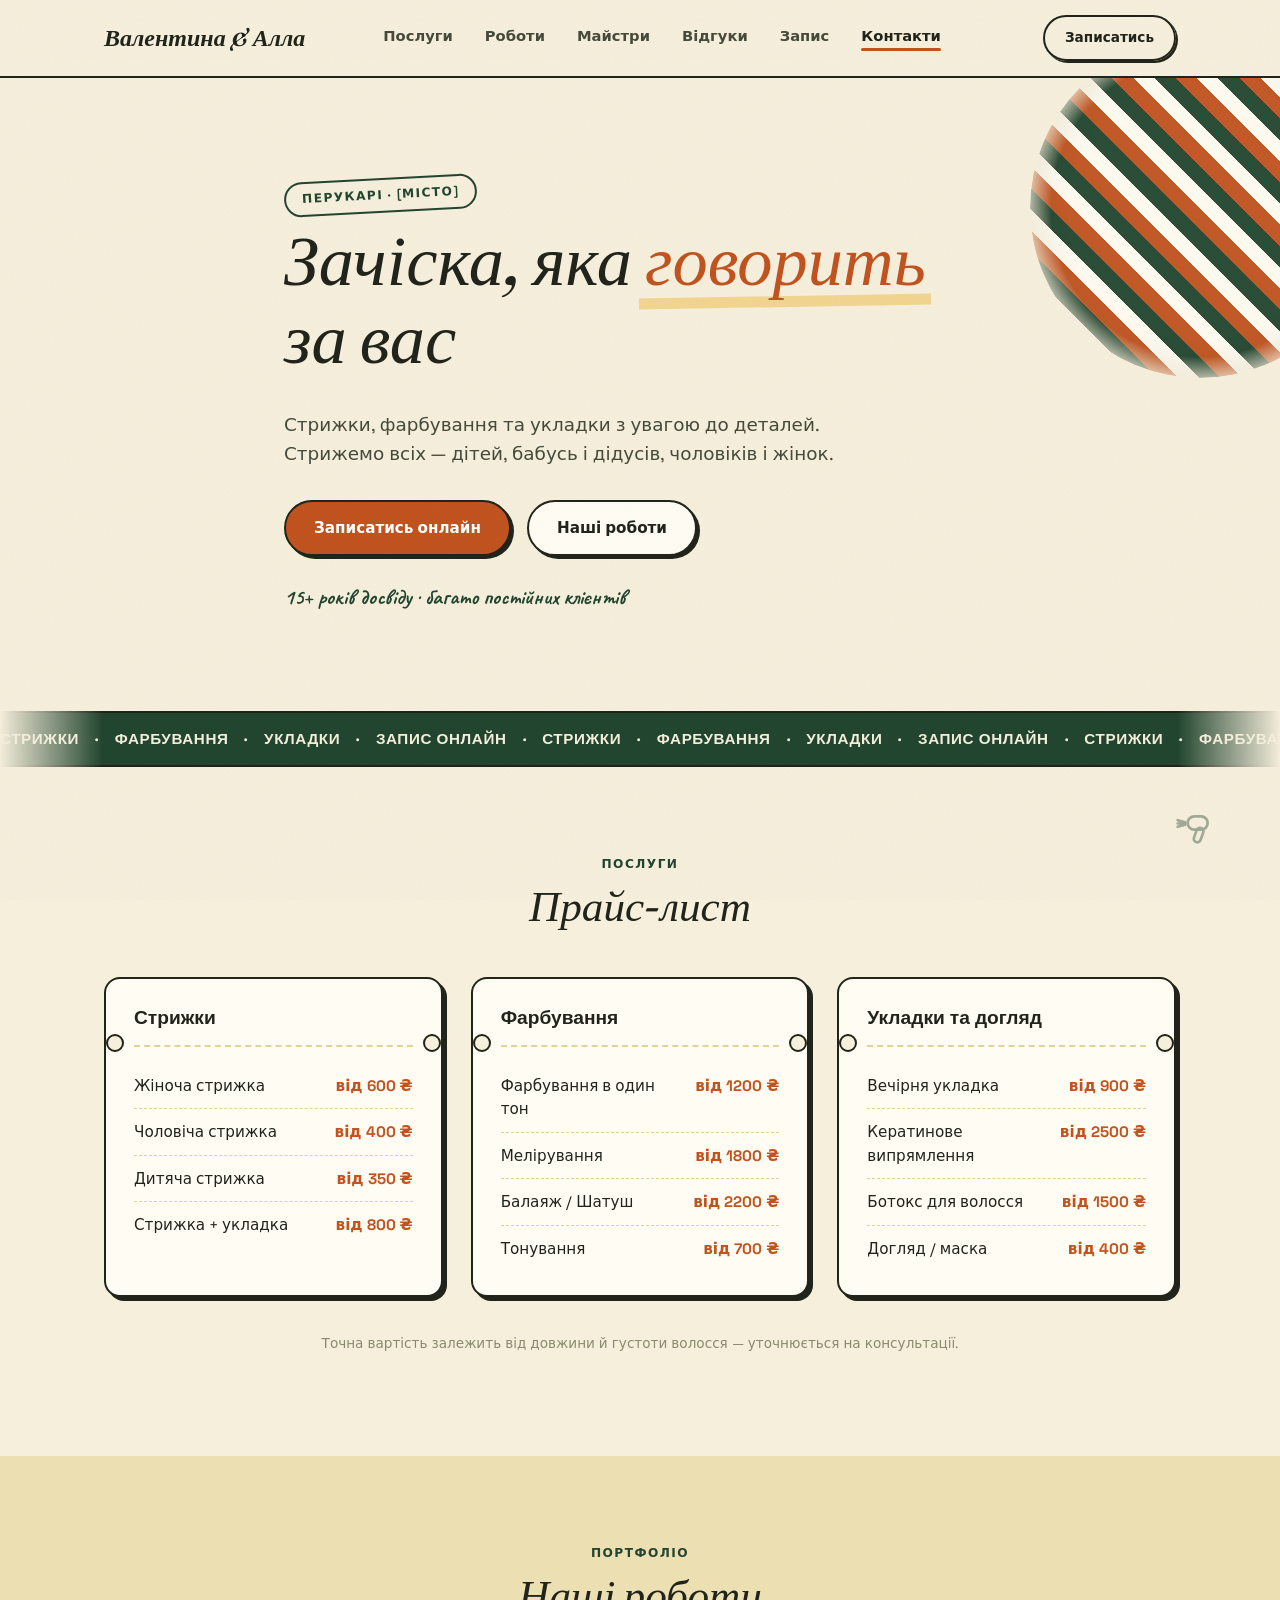
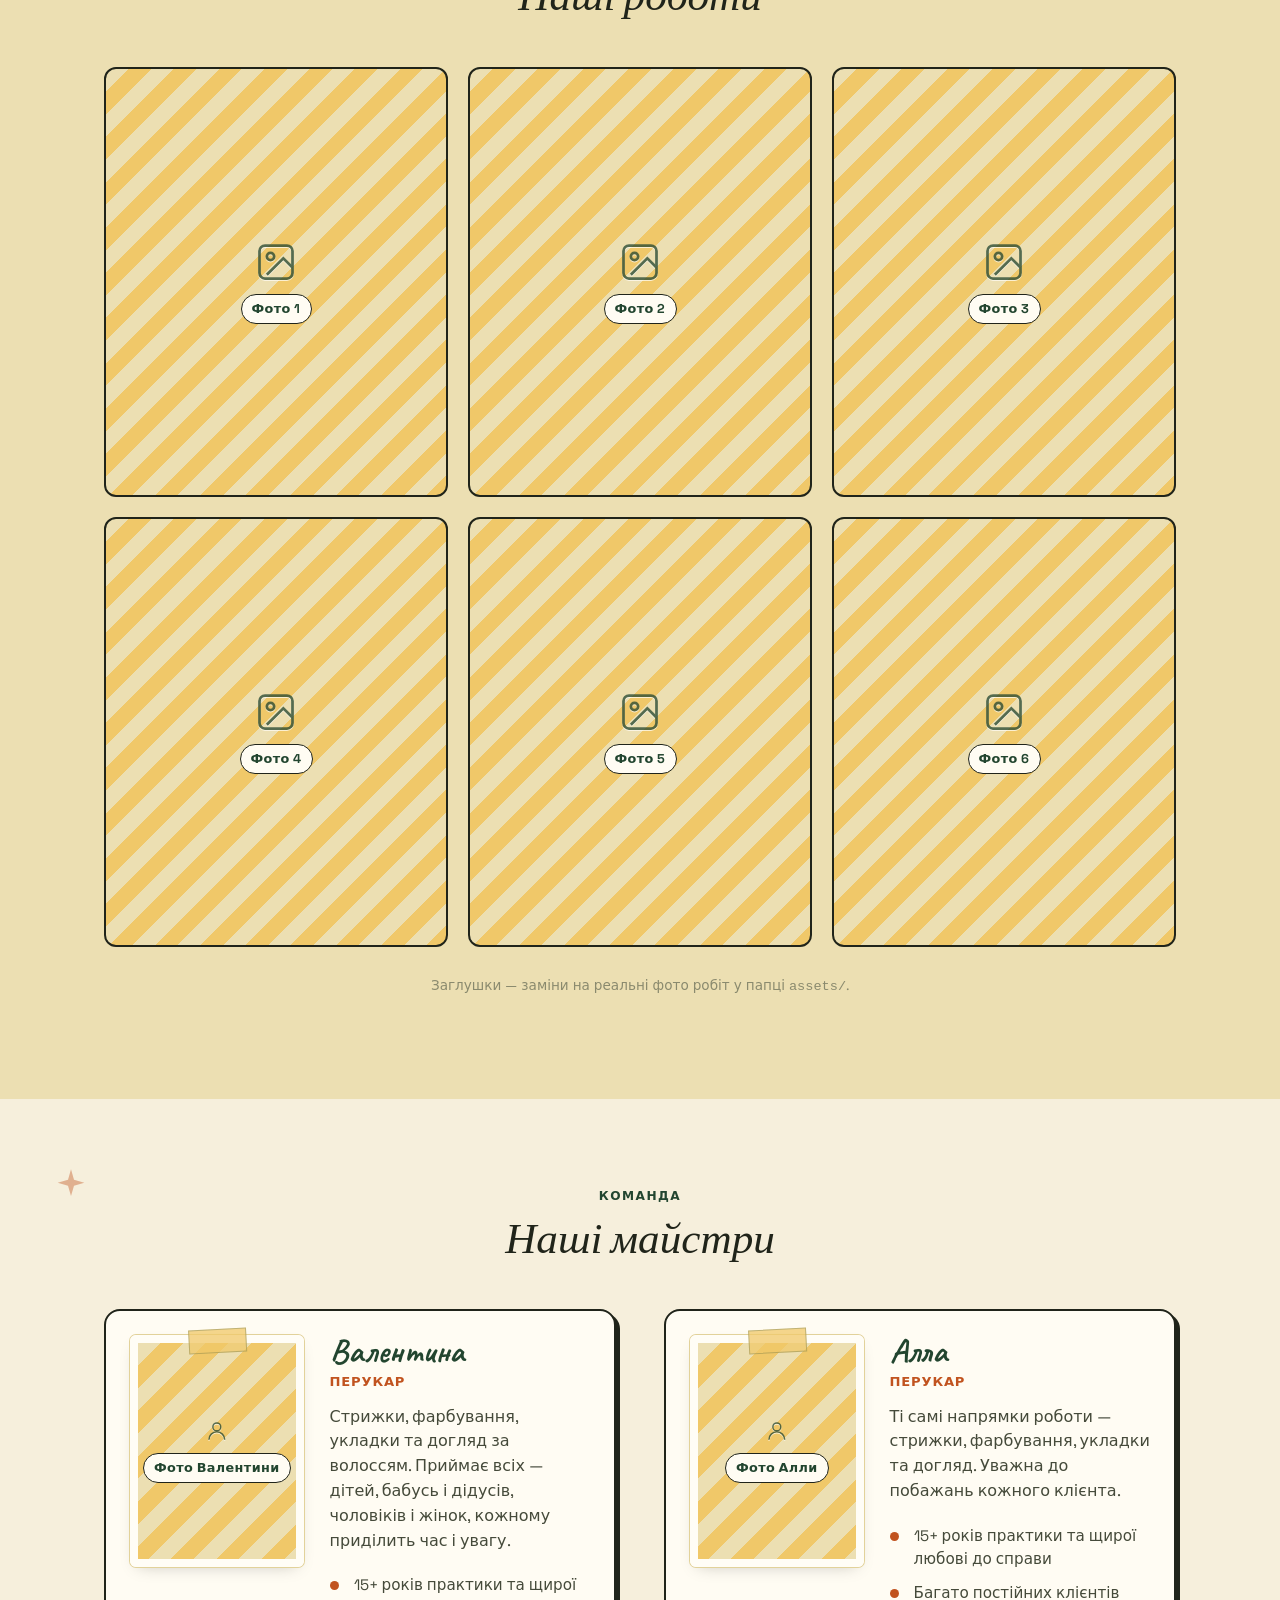
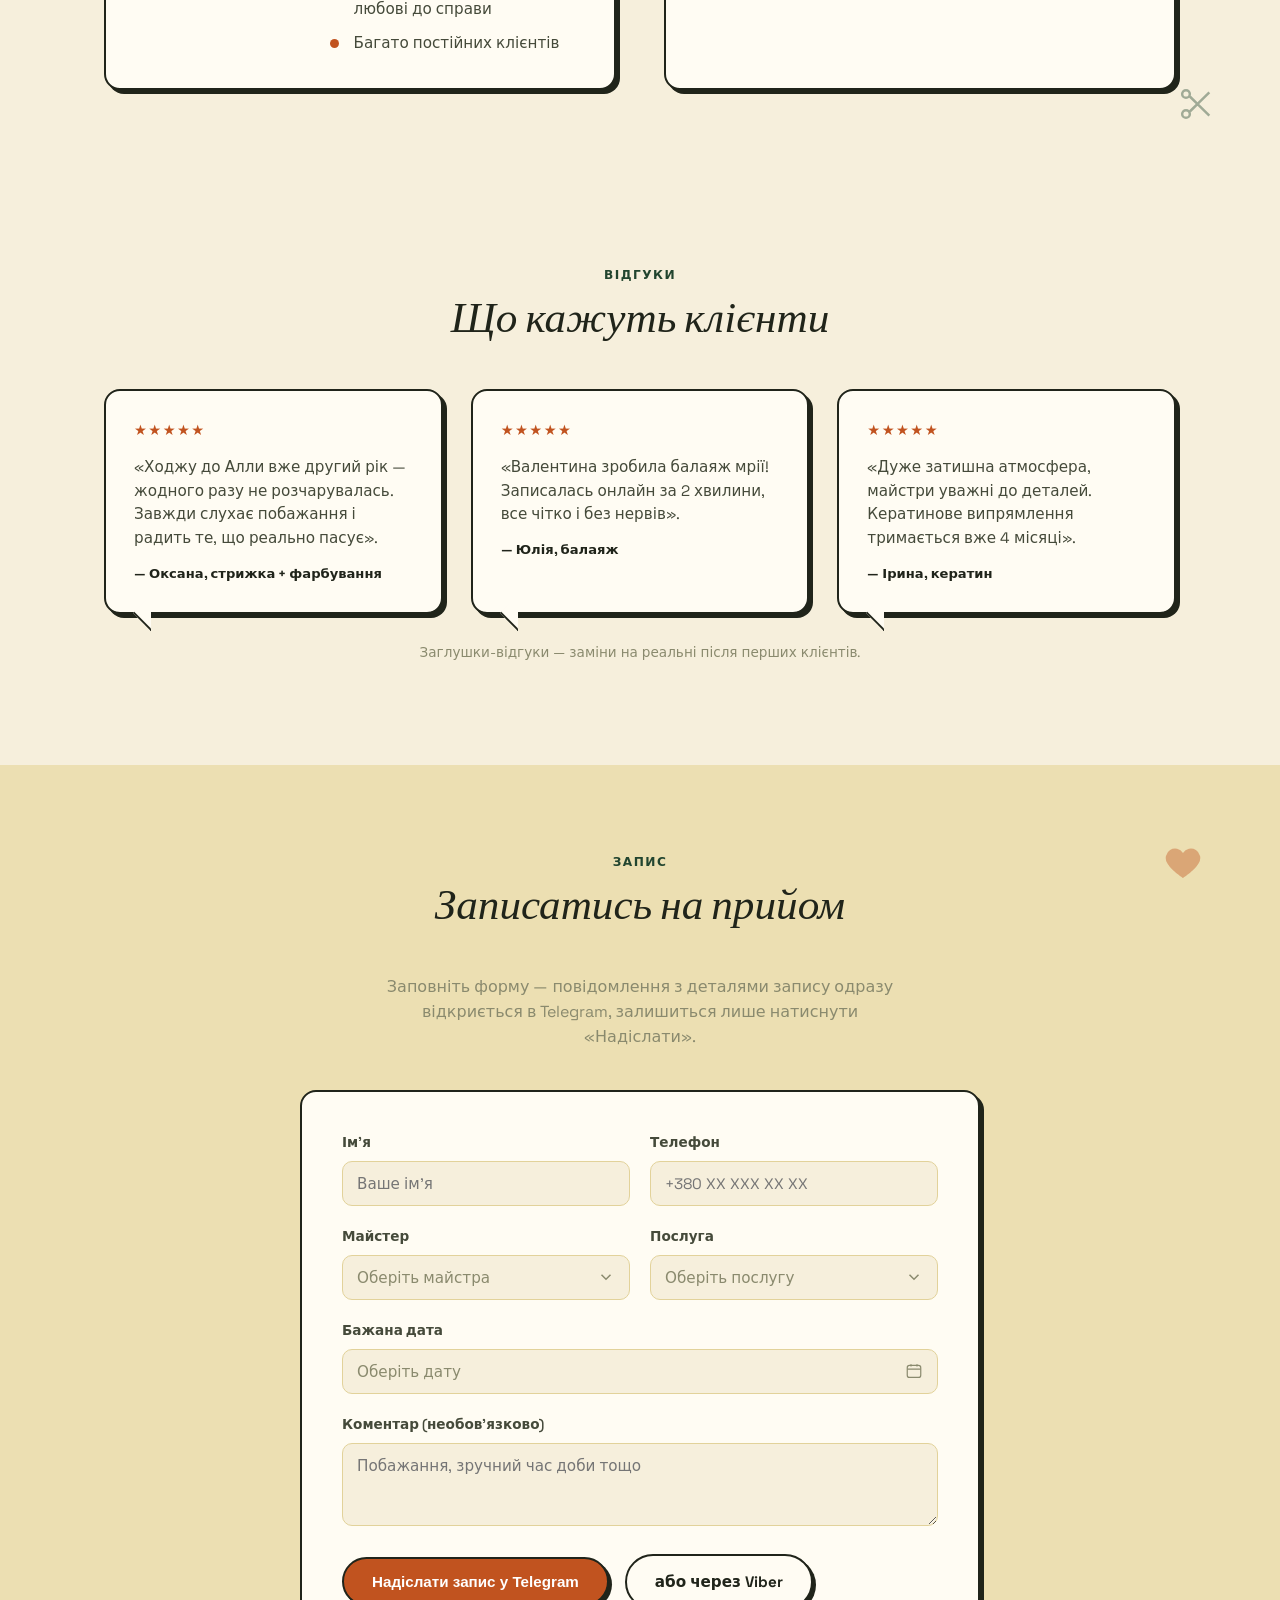
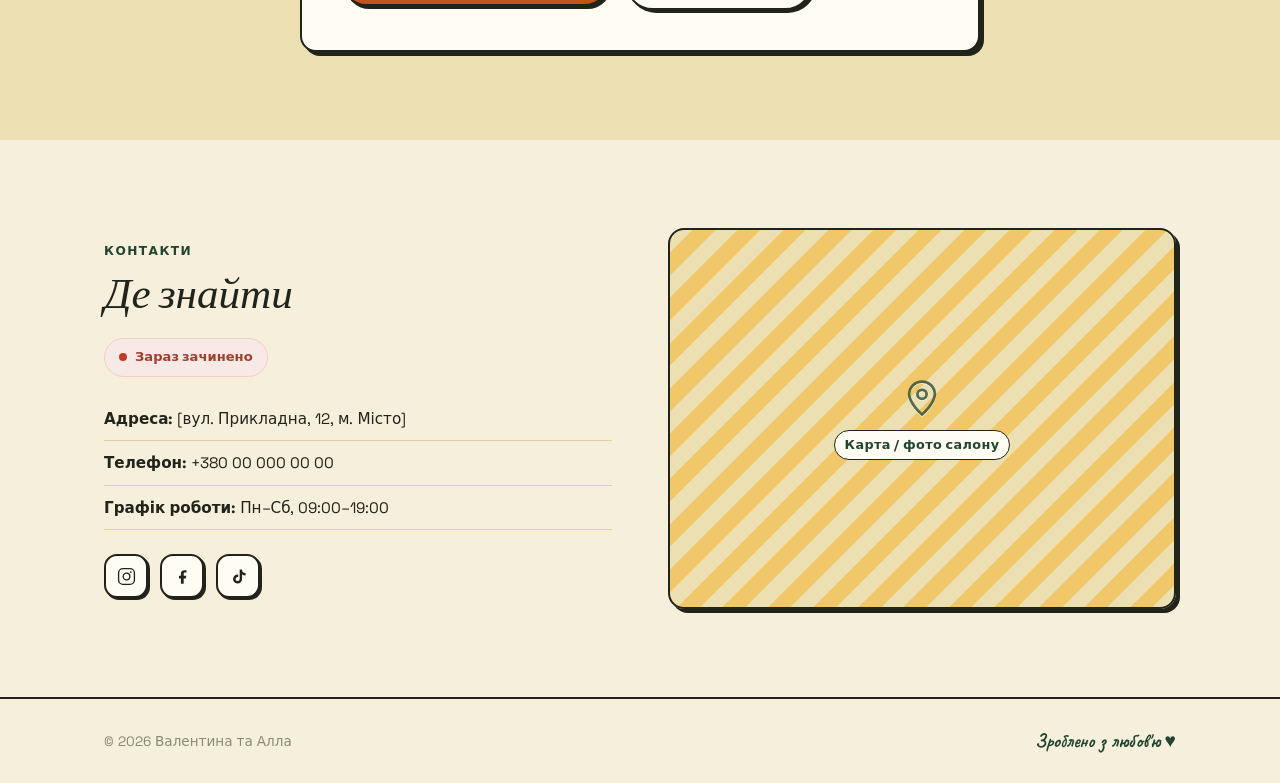
==== index.html @ 31e2aca3 "Fix marquee gap: duplicate content enough to fill wide viewports Track was only 2 copies of the phra" ====
<!DOCTYPE html>
<html lang="uk">
<head>
<meta charset="UTF-8">
<meta name="viewport" content="width=device-width, initial-scale=1.0">
<title>Валентина та Алла — Перукарі</title>
<meta name="description" content="Стрижки, фарбування, укладки. Два майстри, запис онлайн.">

<!-- Favicon -->
<link rel="icon" href="favicon.svg" type="image/svg+xml">
<link rel="apple-touch-icon" href="apple-touch-icon.png">
<meta name="theme-color" content="#c1531f">

<!-- Open Graph / соцмережі -->
<meta property="og:type" content="website">
<meta property="og:site_name" content="Валентина та Алла">
<meta property="og:title" content="Валентина та Алла — Перукарі">
<meta property="og:description" content="Стрижки, фарбування та укладки з увагою до деталей. 15+ років досвіду, запис онлайн.">
<meta property="og:image" content="https://sudak666.github.io/hairdresser-site/og-image.png">
<meta property="og:image:width" content="1200">
<meta property="og:image:height" content="630">
<meta property="og:url" content="https://sudak666.github.io/hairdresser-site/">
<meta property="og:locale" content="uk_UA">
<meta name="twitter:card" content="summary_large_image">
<meta name="twitter:title" content="Валентина та Алла — Перукарі">
<meta name="twitter:description" content="Стрижки, фарбування та укладки з увагою до деталей. 15+ років досвіду, запис онлайн.">
<meta name="twitter:image" content="https://sudak666.github.io/hairdresser-site/og-image.png">

<link rel="preconnect" href="https://fonts.googleapis.com">
<link rel="preconnect" href="https://fonts.gstatic.com" crossorigin>
<link href="https://fonts.googleapis.com/css2?family=Space+Grotesk:wght@400;500;600;700&family=Fraunces:ital,opsz,wght@0,9..144,400..700;1,9..144,400..700&family=Caveat:wght@600;700&display=swap" rel="stylesheet">
<link rel="stylesheet" href="style.css">

<!-- Розмітка для Google (LocalBusiness) -->
<script type="application/ld+json">
{
  "@context": "https://schema.org",
  "@type": "HairSalon",
  "name": "Валентина та Алла — Перукарі",
  "image": "https://sudak666.github.io/hairdresser-site/og-image.png",
  "url": "https://sudak666.github.io/hairdresser-site/",
  "priceRange": "від 350 ₴",
  "address": {
    "@type": "PostalAddress",
    "streetAddress": "вул. Прикладна, 12",
    "addressLocality": "Місто",
    "addressCountry": "UA"
  },
  "telephone": "+380000000000",
  "openingHoursSpecification": {
    "@type": "OpeningHoursSpecification",
    "dayOfWeek": ["Monday","Tuesday","Wednesday","Thursday","Friday","Saturday"],
    "opens": "09:00",
    "closes": "19:00"
  },
  "sameAs": [
    "https://instagram.com/your_studio"
  ]
}
</script>
</head>
<body>

<header class="site-header" id="top">
  <div class="wrap header-inner">
    <a class="logo" href="#top">Валентина&nbsp;&amp;&nbsp;Алла</a>
    <nav class="nav" id="nav">
      <a href="#services">Послуги</a>
      <a href="#gallery">Роботи</a>
      <a href="#about">Майстри</a>
      <a href="#reviews">Відгуки</a>
      <a href="#booking">Запис</a>
      <a href="#contacts">Контакти</a>
    </nav>
    <a class="btn btn-small" href="#booking">Записатись</a>
    <button class="burger" id="burger" aria-label="Меню">
      <span></span><span></span><span></span>
    </button>
  </div>
</header>

<main>

  <section class="hero">
    <div class="hero-glow" aria-hidden="true"></div>
    <div class="wrap hero-inner">
      <p class="eyebrow stamp">Перукарі · [Місто]</p>
      <h1>Зачіска, яка&nbsp;<em>говорить</em> за&nbsp;вас</h1>
      <p class="lead">Стрижки, фарбування та укладки з увагою до деталей. Стрижемо всіх — дітей, бабусь і дідусів, чоловіків і жінок.</p>
      <div class="hero-actions">
        <a class="btn btn-primary" href="#booking">Записатись онлайн</a>
        <a class="btn btn-ghost" href="#gallery">Наші роботи</a>
      </div>
      <p class="hero-experience">15+ років досвіду · багато постійних клієнтів</p>
    </div>
  </section>

  <div class="marquee" aria-hidden="true">
    <div class="marquee-track">
      <span>Стрижки</span><span>·</span><span>Фарбування</span><span>·</span><span>Укладки</span><span>·</span><span>Запис онлайн</span><span>·</span>
      <span>Стрижки</span><span>·</span><span>Фарбування</span><span>·</span><span>Укладки</span><span>·</span><span>Запис онлайн</span><span>·</span>
      <span>Стрижки</span><span>·</span><span>Фарбування</span><span>·</span><span>Укладки</span><span>·</span><span>Запис онлайн</span><span>·</span>
      <span>Стрижки</span><span>·</span><span>Фарбування</span><span>·</span><span>Укладки</span><span>·</span><span>Запис онлайн</span><span>·</span>
      <span>Стрижки</span><span>·</span><span>Фарбування</span><span>·</span><span>Укладки</span><span>·</span><span>Запис онлайн</span><span>·</span>
      <span>Стрижки</span><span>·</span><span>Фарбування</span><span>·</span><span>Укладки</span><span>·</span><span>Запис онлайн</span><span>·</span>
      <span>Стрижки</span><span>·</span><span>Фарбування</span><span>·</span><span>Укладки</span><span>·</span><span>Запис онлайн</span><span>·</span>
      <span>Стрижки</span><span>·</span><span>Фарбування</span><span>·</span><span>Укладки</span><span>·</span><span>Запис онлайн</span><span>·</span>
      <span>Стрижки</span><span>·</span><span>Фарбування</span><span>·</span><span>Укладки</span><span>·</span><span>Запис онлайн</span><span>·</span>
      <span>Стрижки</span><span>·</span><span>Фарбування</span><span>·</span><span>Укладки</span><span>·</span><span>Запис онлайн</span><span>·</span>
      <span>Стрижки</span><span>·</span><span>Фарбування</span><span>·</span><span>Укладки</span><span>·</span><span>Запис онлайн</span><span>·</span>
      <span>Стрижки</span><span>·</span><span>Фарбування</span><span>·</span><span>Укладки</span><span>·</span><span>Запис онлайн</span><span>·</span>
      <span>Стрижки</span><span>·</span><span>Фарбування</span><span>·</span><span>Укладки</span><span>·</span><span>Запис онлайн</span><span>·</span>
      <span>Стрижки</span><span>·</span><span>Фарбування</span><span>·</span><span>Укладки</span><span>·</span><span>Запис онлайн</span><span>·</span>
      <span>Стрижки</span><span>·</span><span>Фарбування</span><span>·</span><span>Укладки</span><span>·</span><span>Запис онлайн</span><span>·</span>
      <span>Стрижки</span><span>·</span><span>Фарбування</span><span>·</span><span>Укладки</span><span>·</span><span>Запис онлайн</span><span>·</span>
    </div>
  </div>

  <section class="section" id="services">
    <svg class="doodle" aria-hidden="true" style="top:6%; right:5%;" viewBox="0 0 24 24" fill="none" stroke="currentColor" stroke-width="1.6" stroke-linecap="round" stroke-linejoin="round"><rect x="7" y="5" width="12" height="8" rx="4"/><rect x="13" y="12" width="4.2" height="9" rx="2.1" transform="rotate(20 15.1 12)"/><path d="M1 7.3l4.5 1.2M1 9.3h4.5M1 11.3l4.5-1.2"/></svg>
    <div class="wrap">
      <p class="eyebrow center">Послуги</p>
      <h2 class="center">Прайс-лист</h2>

      <div class="services-grid">

        <div class="service-group">
          <h3>Стрижки</h3>
          <ul class="price-list">
            <li><span>Жіноча стрижка</span><b>від 600 ₴</b></li>
            <li><span>Чоловіча стрижка</span><b>від 400 ₴</b></li>
            <li><span>Дитяча стрижка</span><b>від 350 ₴</b></li>
            <li><span>Стрижка + укладка</span><b>від 800 ₴</b></li>
          </ul>
        </div>

        <div class="service-group">
          <h3>Фарбування</h3>
          <ul class="price-list">
            <li><span>Фарбування в один тон</span><b>від 1200 ₴</b></li>
            <li><span>Мелірування</span><b>від 1800 ₴</b></li>
            <li><span>Балаяж / Шатуш</span><b>від 2200 ₴</b></li>
            <li><span>Тонування</span><b>від 700 ₴</b></li>
          </ul>
        </div>

        <div class="service-group">
          <h3>Укладки та догляд</h3>
          <ul class="price-list">
            <li><span>Вечірня укладка</span><b>від 900 ₴</b></li>
            <li><span>Кератинове випрямлення</span><b>від 2500 ₴</b></li>
            <li><span>Ботокс для волосся</span><b>від 1500 ₴</b></li>
            <li><span>Догляд / маска</span><b>від 400 ₴</b></li>
          </ul>
        </div>

      </div>
      <p class="price-note">Точна вартість залежить від довжини й густоти волосся — уточнюється на консультації.</p>
    </div>
  </section>

  <section class="section alt" id="gallery">
    <div class="wrap">
      <p class="eyebrow center">Портфоліо</p>
      <h2 class="center">Наші роботи</h2>
      <div class="gallery-grid">
        <div class="gallery-item ph"><svg viewBox="0 0 24 24" fill="none" stroke="currentColor" stroke-width="1.5"><rect x="3" y="3" width="18" height="18" rx="3"/><circle cx="9" cy="9" r="2"/><path d="M21 15l-5-5-9 9"/></svg><span>Фото 1</span></div>
        <div class="gallery-item ph"><svg viewBox="0 0 24 24" fill="none" stroke="currentColor" stroke-width="1.5"><rect x="3" y="3" width="18" height="18" rx="3"/><circle cx="9" cy="9" r="2"/><path d="M21 15l-5-5-9 9"/></svg><span>Фото 2</span></div>
        <div class="gallery-item ph"><svg viewBox="0 0 24 24" fill="none" stroke="currentColor" stroke-width="1.5"><rect x="3" y="3" width="18" height="18" rx="3"/><circle cx="9" cy="9" r="2"/><path d="M21 15l-5-5-9 9"/></svg><span>Фото 3</span></div>
        <div class="gallery-item ph"><svg viewBox="0 0 24 24" fill="none" stroke="currentColor" stroke-width="1.5"><rect x="3" y="3" width="18" height="18" rx="3"/><circle cx="9" cy="9" r="2"/><path d="M21 15l-5-5-9 9"/></svg><span>Фото 4</span></div>
        <div class="gallery-item ph"><svg viewBox="0 0 24 24" fill="none" stroke="currentColor" stroke-width="1.5"><rect x="3" y="3" width="18" height="18" rx="3"/><circle cx="9" cy="9" r="2"/><path d="M21 15l-5-5-9 9"/></svg><span>Фото 5</span></div>
        <div class="gallery-item ph"><svg viewBox="0 0 24 24" fill="none" stroke="currentColor" stroke-width="1.5"><rect x="3" y="3" width="18" height="18" rx="3"/><circle cx="9" cy="9" r="2"/><path d="M21 15l-5-5-9 9"/></svg><span>Фото 6</span></div>
      </div>
      <p class="gallery-note">Заглушки — заміни на реальні фото робіт у папці <code>assets/</code>.</p>
    </div>
  </section>

  <section class="section about" id="about">
    <svg class="doodle d-accent" aria-hidden="true" style="top:10%; left:4%;" viewBox="0 0 24 24" fill="currentColor" stroke="none"><path d="M12 2l1.8 6.2L20 10l-6.2 1.8L12 18l-1.8-6.2L4 10l6.2-1.8L12 2z"/></svg>
    <svg class="doodle d-2" aria-hidden="true" style="bottom:8%; right:5%;" viewBox="0 0 24 24" fill="none" stroke="currentColor" stroke-width="1.5"><circle cx="6" cy="6" r="2.3"/><circle cx="6" cy="18" r="2.3"/><path d="M8.3 7.5L20 19M8.3 16.5L20 5"/></svg>
    <div class="wrap">
      <p class="eyebrow center">Команда</p>
      <h2 class="center">Наші майстри</h2>

      <div class="team-grid">

        <div class="team-card">
          <div class="team-photo ph"><svg viewBox="0 0 24 24" fill="none" stroke="currentColor" stroke-width="1.5"><circle cx="12" cy="8" r="4"/><path d="M4 21c0-4.4 3.6-8 8-8s8 3.6 8 8"/></svg><span>Фото Валентини</span></div>
          <div class="team-text">
            <h3>Валентина</h3>
            <p class="team-role">Перукар</p>
            <p>Стрижки, фарбування, укладки та догляд за волоссям. Приймає всіх — дітей, бабусь і дідусів, чоловіків і жінок, кожному приділить час і увагу.</p>
            <ul class="about-list">
              <li>15+ років практики та щирої любові до справи</li>
              <li>Багато постійних клієнтів</li>
            </ul>
          </div>
        </div>

        <div class="team-card">
          <div class="team-photo ph"><svg viewBox="0 0 24 24" fill="none" stroke="currentColor" stroke-width="1.5"><circle cx="12" cy="8" r="4"/><path d="M4 21c0-4.4 3.6-8 8-8s8 3.6 8 8"/></svg><span>Фото Алли</span></div>
          <div class="team-text">
            <h3>Алла</h3>
            <p class="team-role">Перукар</p>
            <p>Ті самі напрямки роботи — стрижки, фарбування, укладки та догляд. Уважна до побажань кожного клієнта.</p>
            <ul class="about-list">
              <li>15+ років практики та щирої любові до справи</li>
              <li>Багато постійних клієнтів</li>
            </ul>
          </div>
        </div>

      </div>
    </div>
  </section>

  <section class="section" id="reviews">
    <div class="wrap">
      <p class="eyebrow center">Відгуки</p>
      <h2 class="center">Що кажуть клієнти</h2>

      <div class="reviews-grid">
        <div class="review-card">
          <div class="review-stars">★★★★★</div>
          <p>«Ходжу до Алли вже другий рік — жодного разу не розчарувалась. Завжди слухає побажання і радить те, що реально пасує».</p>
          <div class="review-author">— Оксана, стрижка + фарбування</div>
        </div>
        <div class="review-card">
          <div class="review-stars">★★★★★</div>
          <p>«Валентина зробила балаяж мрії! Записалась онлайн за 2 хвилини, все чітко і без нервів».</p>
          <div class="review-author">— Юлія, балаяж</div>
        </div>
        <div class="review-card">
          <div class="review-stars">★★★★★</div>
          <p>«Дуже затишна атмосфера, майстри уважні до деталей. Кератинове випрямлення тримається вже 4 місяці».</p>
          <div class="review-author">— Ірина, кератин</div>
        </div>
      </div>
      <p class="gallery-note">Заглушки-відгуки — заміни на реальні після перших клієнтів.</p>
    </div>
  </section>

  <section class="section alt" id="booking">
    <svg class="doodle d-accent d-3" aria-hidden="true" style="top:8%; right:6%;" viewBox="0 0 24 24" fill="currentColor" stroke="none"><path d="M12 21s-7-4.5-9.5-9A5.5 5.5 0 0 1 12 6a5.5 5.5 0 0 1 9.5 6c-2.5 4.5-9.5 9-9.5 9z"/></svg>
    <div class="wrap">
      <p class="eyebrow center">Запис</p>
      <h2 class="center">Записатись на прийом</h2>
      <p class="center booking-lead">Заповніть форму — повідомлення з деталями запису одразу відкриється в Telegram, залишиться лише натиснути «Надіслати».</p>

      <form class="booking-form" id="booking-form">
        <div class="form-row">
          <label>
            Ім'я
            <input type="text" name="name" required placeholder="Ваше ім'я">
          </label>
          <label>
            Телефон
            <input type="tel" name="phone" required placeholder="+380 XX XXX XX XX">
          </label>
        </div>

        <div class="form-row">
          <label>
            Майстер
            <div class="custom-select" data-placeholder="Оберіть майстра">
              <select class="cs-native" name="master" tabindex="-1" aria-hidden="true">
                <option value="" disabled selected>Оберіть майстра</option>
                <option>Валентина</option>
                <option>Алла</option>
                <option>Без різниці</option>
              </select>
              <button type="button" class="cs-trigger" aria-haspopup="listbox" aria-expanded="false">
                <span class="cs-value">Оберіть майстра</span>
                <svg class="cs-caret" viewBox="0 0 24 24" fill="none" stroke="currentColor" stroke-width="2"><path d="M6 9l6 6 6-6"/></svg>
              </button>
              <ul class="cs-panel" role="listbox" hidden></ul>
            </div>
          </label>
          <label>
            Послуга
            <div class="custom-select" data-placeholder="Оберіть послугу">
              <select class="cs-native" name="service" tabindex="-1" aria-hidden="true">
                <option value="" disabled selected>Оберіть послугу</option>
                <option>Жіноча стрижка</option>
                <option>Чоловіча стрижка</option>
                <option>Фарбування</option>
                <option>Мелірування / Балаяж</option>
                <option>Укладка</option>
                <option>Кератинове випрямлення</option>
                <option>Інше (вкажу в коментарі)</option>
              </select>
              <button type="button" class="cs-trigger" aria-haspopup="listbox" aria-expanded="false">
                <span class="cs-value">Оберіть послугу</span>
                <svg class="cs-caret" viewBox="0 0 24 24" fill="none" stroke="currentColor" stroke-width="2"><path d="M6 9l6 6 6-6"/></svg>
              </button>
              <ul class="cs-panel" role="listbox" hidden></ul>
            </div>
          </label>
        </div>

        <label>
          Бажана дата
          <div class="custom-date">
            <input type="text" class="cd-native" name="date" tabindex="-1" aria-hidden="true" autocomplete="off">
            <button type="button" class="cs-trigger" aria-haspopup="dialog" aria-expanded="false">
              <span class="cs-value">Оберіть дату</span>
              <svg class="cs-caret cd-icon" viewBox="0 0 24 24" fill="none" stroke="currentColor" stroke-width="1.6"><rect x="3" y="4.5" width="18" height="16" rx="3"/><path d="M3 9.5h18M8 3v3M16 3v3"/></svg>
            </button>
            <div class="cd-panel" role="dialog" aria-label="Вибір дати" hidden>
              <div class="cd-head">
                <button type="button" class="cd-nav" data-dir="-1" aria-label="Попередній місяць">
                  <svg viewBox="0 0 24 24" fill="none" stroke="currentColor" stroke-width="2"><path d="M15 6l-6 6 6 6"/></svg>
                </button>
                <span class="cd-month-label"></span>
                <button type="button" class="cd-nav" data-dir="1" aria-label="Наступний місяць">
                  <svg viewBox="0 0 24 24" fill="none" stroke="currentColor" stroke-width="2"><path d="M9 6l6 6-6 6"/></svg>
                </button>
              </div>
              <div class="cd-weekdays">
                <span>Пн</span><span>Вт</span><span>Ср</span><span>Чт</span><span>Пт</span><span>Сб</span><span>Нд</span>
              </div>
              <div class="cd-grid"></div>
            </div>
          </div>
        </label>

        <label>
          Коментар (необов'язково)
          <textarea name="comment" rows="3" placeholder="Побажання, зручний час доби тощо"></textarea>
        </label>

        <div class="form-actions">
          <button type="submit" class="btn btn-primary">Надіслати запис у Telegram</button>
          <a href="#" id="viber-fallback" class="btn btn-ghost">або через Viber</a>
        </div>
      </form>
    </div>
  </section>

  <section class="section" id="contacts">
    <div class="wrap contacts-inner">
      <div>
        <p class="eyebrow">Контакти</p>
        <h2>Де знайти</h2>
        <span class="open-status" id="open-status" hidden></span>
        <ul class="contacts-list">
          <li><b>Адреса:</b> [вул. Прикладна, 12, м. Місто]</li>
          <li><b>Телефон:</b> <a href="tel:+380000000000">+380 00 000 00 00</a></li>
          <li><b>Графік роботи:</b> Пн–Сб, 09:00–19:00</li>
        </ul>
        <div class="social-links">
          <a href="#" target="_blank" rel="noopener" aria-label="Instagram" class="social-link">
            <svg viewBox="0 0 24 24" fill="none" stroke="currentColor" stroke-width="1.7"><rect x="2" y="2" width="20" height="20" rx="5.5"/><circle cx="12" cy="12" r="4.2"/><circle cx="17.4" cy="6.6" r="0.4" fill="currentColor" stroke-width="1.4"/></svg>
          </a>
          <a href="#" target="_blank" rel="noopener" aria-label="Facebook" class="social-link">
            <svg viewBox="0 0 24 24" fill="currentColor" stroke="none"><path d="M17 4h-2.5C11.5 4 10 5.6 10 8.4V11H7.5v3.5H10V21h3.5v-6.5h2.7l.5-3.5h-3.2V8.7c0-1 .3-1.7 1.7-1.7H17V4z"/></svg>
          </a>
          <a href="#" target="_blank" rel="noopener" aria-label="TikTok" class="social-link">
            <svg viewBox="0 0 24 24" fill="currentColor" stroke="none"><path d="M16.5 3h-3v12.2a2.6 2.6 0 1 1-1.9-2.5v-3.1a5.7 5.7 0 1 0 4.9 5.6V9.3a7.3 7.3 0 0 0 4.4 1.5V7.7a4.3 4.3 0 0 1-4.4-4.2V3z"/></svg>
          </a>
        </div>
      </div>
      <div class="map ph"><svg viewBox="0 0 24 24" fill="none" stroke="currentColor" stroke-width="1.5"><path d="M12 21s-7-6.1-7-11a7 7 0 0 1 14 0c0 4.9-7 11-7 11z"/><circle cx="12" cy="10" r="2.5"/></svg><span>Карта / фото салону</span></div>
    </div>
  </section>

</main>

<footer class="site-footer">
  <div class="wrap footer-inner">
    <span>© <span id="year"></span> Валентина та Алла</span>
    <span class="footer-made">Зроблено з любов'ю ♥</span>
  </div>
</footer>

<a class="mobile-cta" href="#booking">Записатись онлайн</a>

<button type="button" id="back-to-top" class="back-to-top" aria-label="Повернутись вгору">
  <svg viewBox="0 0 24 24" fill="none" stroke="currentColor" stroke-width="2"><path d="M12 19V5M5 12l7-7 7 7"/></svg>
</button>

<script src="script.js"></script>
</body>
</html>
---- style.css ----
:root{
  --ink:#20241a;
  --ink-soft:#454a3a;
  --muted:#8a8a6e;
  --bg:#f6efdc;
  --bg-alt:#ecdfb2;
  --card:#fffcf3;
  --accent:#c1531f;
  --accent-soft:#f0c869;
  --accent2:#22452f;
  --line:#e2d29a;
  --radius:16px;
  --maxw:1120px;
  --hard-shadow:4px 4px 0 var(--ink);
  font-size:16px;
}

*{box-sizing:border-box; -webkit-tap-highlight-color:transparent;}
html{scroll-behavior:smooth; overflow-x:hidden;}
a, button, .cs-trigger, .cd-day, .cd-nav, .social-link{touch-action:manipulation;}
body{
  margin:0;
  font-family:'Space Grotesk',system-ui,sans-serif;
  color:var(--ink);
  background:var(--bg);
  line-height:1.55;
  -webkit-font-smoothing:antialiased;
  overflow-x:hidden;
  max-width:100vw;
  position:relative;
}
/* Subtle paper-grain texture over the whole page — cheap tactile "handmade" feel */
body::before{
  content:"";
  position:fixed;
  inset:0;
  z-index:999;
  pointer-events:none;
  opacity:.05;
  mix-blend-mode:multiply;
  background-image:url("data:image/svg+xml,%3Csvg xmlns='http://www.w3.org/2000/svg' width='140' height='140'%3E%3Cfilter id='n'%3E%3CfeTurbulence type='fractalNoise' baseFrequency='0.9' numOctaves='2' stitchTiles='stitch'/%3E%3C/filter%3E%3Crect width='100%25' height='100%25' filter='url(%23n)'/%3E%3C/svg%3E");
}
@media (prefers-reduced-motion:reduce){
  body::before{display:none;}
}
h1,h2,h3{
  font-family:'Fraunces',serif;
  font-weight:500;
  line-height:1.1;
  margin:0 0 .5em;
}
h1{font-size:clamp(2.6rem,5.6vw,4.4rem); font-style:italic; font-weight:500;}
h1 em{font-style:italic; color:var(--accent); position:relative; white-space:nowrap;}
h1 em::after{
  content:"";
  position:absolute; left:-2%; right:-2%; bottom:-.06em;
  height:.16em;
  background:var(--accent-soft);
  z-index:-1;
  transform:rotate(-1deg);
  opacity:.65;
}
h2{font-size:clamp(1.9rem,3.4vw,2.7rem); font-style:italic;}
h3{font-size:1.2rem; font-weight:700; font-family:'Space Grotesk',sans-serif;}
p{margin:0 0 1em; color:var(--ink-soft);}
a{color:inherit; text-decoration:none;}
ul{margin:0; padding:0; list-style:none;}
img{max-width:100%; display:block;}

.wrap{max-width:var(--maxw); margin:0 auto; padding:0 24px;}

.eyebrow{
  display:inline-block;
  text-transform:uppercase;
  letter-spacing:.12em;
  font-size:.76rem;
  font-weight:700;
  color:var(--accent2);
  margin:0 0 .7em;
}
.center{text-align:center;}
.center.eyebrow{display:block;}

/* "Rubber stamp" badge variant — used for the hero's eyebrow */
.stamp{
  border:2px solid var(--accent2);
  border-radius:100px;
  padding:6px 16px;
  transform:rotate(-3deg);
  background:var(--bg);
}

/* Buttons */
.btn{
  display:inline-flex;
  align-items:center;
  justify-content:center;
  gap:.5em;
  padding:14px 28px;
  border-radius:100px;
  font-weight:700;
  font-size:.95rem;
  border:2px solid var(--ink);
  cursor:pointer;
  transition:transform .15s ease, box-shadow .15s ease, background .2s ease, color .2s ease, border-color .2s ease;
  white-space:nowrap;
  box-shadow:3px 3px 0 var(--ink);
}
.btn:hover{transform:translate(-2px,-2px); box-shadow:5px 5px 0 var(--ink);}
.btn:active{transform:translate(1px,1px); box-shadow:1px 1px 0 var(--ink);}
.btn-primary{background:var(--accent); color:#fff; border-color:var(--ink);}
.btn-primary:hover{background:#a8481a;}
.btn-ghost{background:var(--card); color:var(--ink);}
.btn-ghost:hover, .btn-ghost:active{color:var(--accent2);}
.btn-small{padding:10px 20px; font-size:.85rem; box-shadow:2px 2px 0 var(--ink);}
.btn-small:hover{box-shadow:3px 3px 0 var(--ink);}

/* Header */
.site-header{
  position:sticky; top:0; z-index:50;
  background:rgba(246,239,220,.88);
  backdrop-filter:blur(10px);
  border-bottom:2px solid var(--ink);
}
.header-inner{
  display:flex; align-items:center; justify-content:space-between;
  height:76px;
}
.logo{font-family:'Fraunces',serif; font-style:italic; font-weight:600; font-size:1.5rem;}
.nav{display:flex; gap:32px;}
.nav a{font-size:.92rem; font-weight:600; color:var(--ink-soft); position:relative; padding-bottom:4px;}
.nav a:hover{color:var(--accent);}
.nav a.active{color:var(--ink);}
.nav a.active::after{
  content:"";
  position:absolute; left:0; right:0; bottom:0;
  height:3px; border-radius:2px;
  background:var(--accent);
}
.header-inner .btn-small{margin-left:24px;}
.burger{display:none; flex-direction:column; gap:5px; background:none; border:none; cursor:pointer; padding:8px;}
.burger span{width:22px; height:2px; background:var(--ink); display:block;}

/* Hero */
.hero{padding:100px 0 76px; position:relative; overflow:hidden;}
.hero-glow{
  position:absolute;
  top:-40px; right:-90px;
  width:340px; height:340px;
  background:repeating-linear-gradient(
    45deg,
    var(--accent) 0 15px,
    var(--card) 15px 30px,
    var(--accent2) 30px 45px
  );
  border-radius:50%;
  opacity:.95;
  box-shadow:inset 0 0 40px rgba(0,0,0,.12);
  pointer-events:none;
  z-index:0;
  mask-image:radial-gradient(circle, #000 62%, transparent 75%);
  -webkit-mask-image:radial-gradient(circle, #000 62%, transparent 75%);
  animation:barber-spin 14s linear infinite;
}
@keyframes barber-spin{to{transform:rotate(360deg);}}
@media (prefers-reduced-motion:reduce){
  .hero-glow{animation:none;}
}
.hero-inner{max-width:760px; position:relative; z-index:1;}
.lead{font-size:1.15rem; max-width:560px;}
.hero-actions{display:flex; gap:16px; margin:32px 0 24px; flex-wrap:wrap;}
.hero-experience{
  font-family:'Caveat',cursive;
  font-size:1.35rem;
  font-weight:700;
  color:var(--accent2);
}

/* Marquee ticker */
.marquee{
  overflow:hidden;
  background:var(--accent2);
  border-top:2px solid var(--ink);
  border-bottom:2px solid var(--ink);
  padding:14px 0;
  mask-image:linear-gradient(90deg, transparent, #000 8%, #000 92%, transparent);
  -webkit-mask-image:linear-gradient(90deg, transparent, #000 8%, #000 92%, transparent);
}
.marquee-track{
  display:flex;
  gap:16px;
  white-space:nowrap;
  width:max-content;
  animation:marquee-scroll 176s linear infinite;
}
.marquee-track span{
  font-family:'Space Grotesk',sans-serif;
  font-weight:700;
  font-size:.95rem;
  letter-spacing:.04em;
  text-transform:uppercase;
  color:var(--bg);
}
@keyframes marquee-scroll{
  from{transform:translateX(0);}
  to{transform:translateX(-50%);}
}
@media (prefers-reduced-motion:reduce){
  .marquee-track{animation:none;}
}

/* Sections */
.section{padding:88px 0; position:relative;}

/* Floating decorative doodles — little bits of motion scattered down the page */
.doodle{
  position:absolute;
  width:40px; height:40px;
  color:var(--accent2);
  opacity:.4;
  pointer-events:none;
  z-index:0;
  animation:doodle-float 6.5s ease-in-out infinite;
}
.doodle.d-accent{color:var(--accent);}
.doodle.d-2{animation-delay:-2.2s;}
.doodle.d-3{animation-delay:-4.3s;}
@keyframes doodle-float{
  0%,100%{transform:translateY(0) rotate(-8deg);}
  50%{transform:translateY(-16px) rotate(8deg);}
}
@media (prefers-reduced-motion:reduce){
  .doodle{animation:none;}
}
@media (max-width:720px){
  .doodle{display:none;}
}
.section.alt{background:var(--bg-alt);}
.section h2.center{margin-bottom:48px;}

/* Services — ticket-style cards */
.services-grid{
  display:grid;
  grid-template-columns:repeat(3,1fr);
  gap:28px;
}
.service-group{
  background:var(--card);
  border:2px solid var(--ink);
  border-radius:var(--radius);
  padding:28px 28px 24px;
  box-shadow:var(--hard-shadow);
  transition:transform .2s ease, box-shadow .2s ease;
}
.service-group:nth-child(1){transform:rotate(-1deg);}
.service-group:nth-child(3){transform:rotate(1deg);}
.service-group:hover{transform:rotate(0) translateY(-3px); box-shadow:6px 6px 0 var(--ink);}
.service-group h3{
  position:relative;
  padding-bottom:16px;
  margin-bottom:16px;
  border-bottom:2px dashed var(--line);
}
.service-group h3::before,.service-group h3::after{
  content:"";
  position:absolute; bottom:-7px;
  width:14px; height:14px; border-radius:50%;
  background:var(--bg);
  border:2px solid var(--ink);
}
.service-group h3::before{left:-28px;}
.service-group h3::after{right:-28px;}
.price-list li{
  display:flex; justify-content:space-between; align-items:baseline;
  gap:12px;
  padding:11px 0;
  border-bottom:1px dashed var(--line);
  font-size:.95rem;
}
.price-list li:last-child{border-bottom:none;}
.price-list b{color:var(--accent); white-space:nowrap; font-weight:700;}
.price-note{text-align:center; color:var(--muted); font-size:.85rem; margin-top:36px;}

/* Gallery */
.gallery-grid{
  display:grid;
  grid-template-columns:repeat(3,1fr);
  gap:20px;
}
.gallery-item{
  aspect-ratio:4/5;
  border-radius:calc(var(--radius) - 4px);
  overflow:hidden;
  border:2px solid var(--ink);
  transition:transform .25s ease, box-shadow .25s ease;
}
.gallery-item:nth-child(3n+1){transform:rotate(-2deg);}
.gallery-item:nth-child(3n+2){transform:rotate(1deg);}
.gallery-item:nth-child(3n){transform:rotate(-1deg);}
.gallery-item:hover, .gallery-item:active{transform:rotate(0) translateY(-4px); box-shadow:5px 5px 0 var(--ink);}
.gallery-note{text-align:center; color:var(--muted); font-size:.85rem; margin-top:28px;}

.ph{
  background:repeating-linear-gradient(135deg, var(--bg-alt) 0 16px, var(--accent-soft) 16px 32px);
  background-size:200% 200%;
  display:flex; flex-direction:column; align-items:center; justify-content:center;
  gap:10px;
  color:var(--accent2); font-weight:700; font-size:.8rem;
  letter-spacing:.03em;
}
.ph span{background:var(--card); padding:4px 10px; border-radius:100px; border:1px solid var(--ink);}
.ph svg{width:15%; max-width:44px; min-width:22px; opacity:.75; filter:drop-shadow(0 1px 0 var(--card));}

/* Team — polaroid style */
.team-grid{
  display:grid;
  grid-template-columns:1fr 1fr;
  gap:48px;
}
.team-card{
  display:grid;
  grid-template-columns:.8fr 1.2fr;
  gap:26px;
  align-items:start;
  background:var(--card);
  border:2px solid var(--ink);
  border-radius:var(--radius);
  padding:24px;
  box-shadow:var(--hard-shadow);
  transition:transform .25s ease, box-shadow .25s ease;
}
.team-card:nth-child(odd){transform:rotate(-1deg);}
.team-card:nth-child(even){transform:rotate(1deg);}
.team-card:hover, .team-card:active{
  transform:rotate(0) translateY(-4px);
  box-shadow:6px 6px 0 var(--ink);
}
.team-photo{
  aspect-ratio:3/4;
  border-radius:6px;
  border:8px solid #fffdf6;
  box-shadow:0 0 0 1px var(--line), 0 6px 16px -8px rgba(0,0,0,.25);
  position:relative;
}
.team-photo::after{
  content:"";
  position:absolute; top:-14px; left:50%;
  width:56px; height:22px;
  background:rgba(240,200,105,.75);
  border:1px solid rgba(34,69,47,.25);
  transform:translateX(-50%) rotate(-3deg);
  animation:tape-sway 4.5s ease-in-out infinite;
  transform-origin:top center;
}
@keyframes tape-sway{
  0%,100%{transform:translateX(-50%) rotate(-3deg);}
  50%{transform:translateX(-50%) rotate(3deg);}
}
@media (prefers-reduced-motion:reduce){
  .team-photo::after{animation:none;}
}
.team-text h3{
  font-family:'Caveat',cursive;
  font-weight:700;
  font-size:2.1rem;
  line-height:1;
  color:var(--accent2);
  margin-bottom:.1em;
}
.team-role{
  color:var(--accent);
  font-weight:700;
  font-size:.82rem;
  text-transform:uppercase;
  letter-spacing:.06em;
  margin-bottom:12px;
}
.about-list{margin-top:20px;}
.about-list li{
  position:relative;
  padding-left:24px;
  margin-bottom:10px;
  color:var(--ink-soft);
  font-size:.95rem;
}
.about-list li::before{
  content:"";
  position:absolute; left:0; top:8px;
  width:9px; height:9px; border-radius:50%;
  background:var(--accent);
}

/* Booking form */
.booking-lead{max-width:520px; margin:0 auto 40px; color:var(--muted);}
.booking-form{
  max-width:680px;
  margin:0 auto;
  background:var(--card);
  border:2px solid var(--ink);
  border-radius:var(--radius);
  padding:40px;
  display:flex; flex-direction:column; gap:20px;
  box-shadow:var(--hard-shadow);
}
.form-row{display:grid; grid-template-columns:1fr 1fr; gap:20px;}
label{display:flex; flex-direction:column; gap:8px; font-size:.85rem; font-weight:600; color:var(--ink-soft);}
input,select,textarea{
  font-family:inherit;
  font-size:.95rem;
  padding:12px 14px;
  border-radius:10px;
  border:1.5px solid var(--line);
  background:var(--bg);
  color:var(--ink);
}
input:focus,select:focus,textarea:focus{outline:2px solid var(--accent); outline-offset:1px;}
.form-actions{display:flex; gap:16px; flex-wrap:wrap; align-items:center; margin-top:8px;}

/* Visually-hidden native controls kept for form semantics/validation */
.cs-native,.cd-native{
  position:absolute;
  width:1px; height:1px;
  margin:-1px; padding:0; border:0;
  overflow:hidden;
  clip:rect(0,0,0,0);
  white-space:nowrap;
}

/* Branded trigger button (shared by custom-select and custom-date) */
.custom-select,.custom-date{position:relative;}
.cs-trigger{
  width:100%;
  display:flex; align-items:center; justify-content:space-between;
  gap:10px;
  font-family:inherit;
  font-size:.95rem;
  font-weight:500;
  padding:12px 14px;
  border-radius:10px;
  border:1.5px solid var(--line);
  background:var(--bg);
  color:var(--ink);
  cursor:pointer;
  text-align:left;
  transition:border-color .15s ease, box-shadow .15s ease;
}
.cs-trigger:hover, .cs-trigger:active{border-color:var(--accent);}
.cs-trigger[aria-expanded="true"],.cs-trigger:focus-visible{
  outline:2px solid var(--accent); outline-offset:1px;
}
.cs-value{overflow:hidden; text-overflow:ellipsis; white-space:nowrap; color:var(--muted);}
.cs-trigger.has-value .cs-value{color:var(--ink);}
.cs-caret{width:18px; height:18px; flex:none; color:var(--muted); transition:transform .2s ease;}
.cs-trigger[aria-expanded="true"] .cs-caret{transform:rotate(180deg);}
.cd-icon{transform:none !important;}

.custom-select.field-invalid .cs-trigger,
.custom-date.field-invalid .cs-trigger{
  border-color:#c0392b;
  animation:field-shake .32s ease;
}
@keyframes field-shake{
  25%{transform:translateX(-4px);}
  75%{transform:translateX(4px);}
}

/* Dropdown panel (select) */
.cs-panel{
  position:absolute; left:0; right:0; top:calc(100% + 8px); z-index:30;
  background:var(--card);
  border:2px solid var(--ink);
  border-radius:14px;
  box-shadow:4px 4px 0 var(--ink);
  padding:6px;
  max-height:260px;
  overflow-y:auto;
  list-style:none;
}
.cs-panel li{
  padding:11px 12px;
  border-radius:9px;
  font-size:.92rem;
  cursor:pointer;
  color:var(--ink-soft);
}
.cs-panel li:hover,.cs-panel li.cs-active{background:var(--bg-alt); color:var(--ink);}
.cs-panel li.cs-selected{color:var(--accent); font-weight:700;}

/* Calendar panel */
.cd-panel{
  position:absolute; left:0; top:calc(100% + 8px); z-index:30;
  width:296px;
  background:var(--card);
  border:2px solid var(--ink);
  border-radius:16px;
  box-shadow:4px 4px 0 var(--ink);
  padding:16px;
}
.cd-head{display:flex; align-items:center; justify-content:space-between; margin-bottom:12px;}
.cd-month-label{font-weight:700; font-size:.9rem; text-transform:capitalize;}
.cd-nav{
  width:30px; height:30px;
  display:flex; align-items:center; justify-content:center;
  border-radius:9px;
  border:1.5px solid var(--line);
  background:var(--bg);
  color:var(--ink);
  cursor:pointer;
}
.cd-nav:hover, .cd-nav:active:not(:disabled){border-color:var(--accent); color:var(--accent);}
.cd-nav svg{width:16px; height:16px;}
.cd-nav:disabled{opacity:.35; cursor:not-allowed;}
.cd-weekdays{
  display:grid; grid-template-columns:repeat(7,1fr);
  font-size:.72rem; font-weight:700; color:var(--muted);
  text-align:center; margin-bottom:6px;
}
.cd-grid{display:grid; grid-template-columns:repeat(7,1fr); gap:2px;}
.cd-day{
  aspect-ratio:1; display:flex; align-items:center; justify-content:center;
  border-radius:9px;
  font-size:.85rem;
  color:var(--ink-soft);
  cursor:pointer;
  background:transparent;
  border:none;
  font-family:inherit;
}
.cd-day:hover:not(:disabled), .cd-day:active:not(:disabled){background:var(--bg-alt); color:var(--ink);}
.cd-day:disabled{color:var(--line); cursor:not-allowed;}
.cd-day.cd-today{font-weight:700; color:var(--accent);}
.cd-day.cd-selected{background:var(--ink); color:#fff;}
.cd-day.cd-empty{visibility:hidden;}

/* Contacts */
.contacts-inner{
  display:grid;
  grid-template-columns:1fr 1fr;
  gap:56px;
  align-items:center;
}
.contacts-list li{padding:10px 0; border-bottom:1px solid var(--line); font-size:.95rem;}
.contacts-list a:hover{color:var(--accent);}
.map{
  aspect-ratio:4/3;
  border-radius:var(--radius);
  border:2px solid var(--ink);
  box-shadow:var(--hard-shadow);
}

.open-status{
  display:inline-flex;
  align-items:center;
  gap:8px;
  font-size:.82rem;
  font-weight:700;
  padding:8px 14px;
  border-radius:100px;
  margin-bottom:20px;
  background:var(--bg-alt);
  color:var(--ink-soft);
  border:1.5px solid var(--line);
}
.open-status::before{
  content:"";
  width:8px; height:8px; border-radius:50%;
  background:var(--muted);
  flex:none;
}
.open-status.is-open{background:#e4f3ea; color:#2f6b45; border-color:#bfe3cb;}
.open-status.is-open::before{background:#3fa860;}
.open-status.is-closed{background:#f6e9e6; color:#a13f2c; border-color:#f0cec4;}
.open-status.is-closed::before{background:#c0392b;}

.social-links{display:flex; gap:12px; margin-top:24px;}
.social-link{
  width:44px; height:44px;
  display:flex; align-items:center; justify-content:center;
  border-radius:13px;
  border:2px solid var(--ink);
  color:var(--ink);
  background:var(--card);
  box-shadow:2px 2px 0 var(--ink);
  transition:transform .2s ease, box-shadow .2s ease, color .2s ease, background .2s ease;
}
.social-link svg{width:19px; height:19px;}
.social-link:hover, .social-link:active{
  color:var(--accent);
  background:var(--bg-alt);
  transform:translate(-2px,-2px);
  box-shadow:4px 4px 0 var(--ink);
}

/* Footer */
.site-footer{border-top:2px solid var(--ink); padding:28px 0; margin-top:0;}
.footer-inner{display:flex; justify-content:space-between; align-items:center; font-size:.85rem; color:var(--muted);}
.footer-made{font-family:'Caveat',cursive; font-size:1.2rem; font-weight:700; color:var(--accent2);}

/* Reviews — speech-bubble cards */
.reviews-grid{
  display:grid;
  grid-template-columns:repeat(3,1fr);
  gap:28px;
  margin-bottom:8px;
}
.review-card{
  position:relative;
  background:var(--card);
  border:2px solid var(--ink);
  border-radius:var(--radius);
  padding:28px;
  display:flex; flex-direction:column; gap:14px;
  box-shadow:var(--hard-shadow);
  transition:transform .25s ease, box-shadow .25s ease;
}
.review-card::after{
  content:"";
  position:absolute; left:32px; bottom:-14px;
  width:24px; height:24px;
  background:var(--card);
  border-right:2px solid var(--ink);
  border-bottom:2px solid var(--ink);
  transform:rotate(45deg);
  clip-path:polygon(0 0, 100% 100%, 0 100%);
}
.review-card:hover, .review-card:active{transform:translateY(-4px); box-shadow:6px 6px 0 var(--ink);}
.review-stars{color:var(--accent); letter-spacing:.1em; font-size:.9rem;}
.review-card p{color:var(--ink-soft); font-size:.95rem; margin:0;}
.review-author{font-size:.82rem; font-weight:700; color:var(--ink);}

/* Scroll reveal */
.reveal{opacity:0; transform:translateY(24px); transition:opacity .6s ease, transform .6s ease;}
.reveal.in-view{opacity:1; transform:translateY(0);}
@media (prefers-reduced-motion:reduce){
  .reveal{opacity:1; transform:none; transition:none;}
}

/* Mobile sticky CTA */
.mobile-cta{
  display:none;
  position:fixed; left:16px; right:16px; bottom:16px; z-index:60;
  background:var(--accent); color:#fff;
  text-align:center;
  padding:15px;
  border-radius:100px;
  font-weight:700; font-size:.95rem;
  border:2px solid var(--ink);
  box-shadow:3px 3px 0 var(--ink);
}

/* Back to top */
.back-to-top{
  position:fixed; right:20px; bottom:20px; z-index:55;
  width:46px; height:46px;
  display:flex; align-items:center; justify-content:center;
  border-radius:50%;
  border:2px solid var(--ink);
  background:var(--card);
  color:var(--ink);
  box-shadow:3px 3px 0 var(--ink);
  cursor:pointer;
  opacity:0;
  transform:translateY(10px);
  pointer-events:none;
  transition:opacity .25s ease, transform .25s ease, box-shadow .2s ease, color .2s ease;
}
.back-to-top svg{width:20px; height:20px;}
.back-to-top.visible{opacity:1; transform:translateY(0); pointer-events:auto;}
.back-to-top:hover, .back-to-top:active{color:var(--accent); box-shadow:4px 4px 0 var(--ink);}

/* Responsive */
@media (max-width:900px){
  .services-grid{grid-template-columns:1fr;}
  .service-group{transform:none !important;}
  .gallery-grid{grid-template-columns:repeat(2,1fr);}
  .contacts-inner{grid-template-columns:1fr;}
  .team-grid{grid-template-columns:1fr;}
  .team-card{transform:none !important;}
  .reviews-grid{grid-template-columns:1fr;}
}
@media (max-width:560px){
  .team-card{grid-template-columns:1fr;}
  .team-photo{max-width:220px;}
}
@media (max-width:720px){
  /* Swipeable horizontal gallery instead of a static grid */
  .gallery-grid{
    display:flex;
    grid-template-columns:none;
    overflow-x:auto;
    scroll-snap-type:x mandatory;
    gap:14px;
    margin:0 -24px;
    padding:2px 24px 10px;
    -webkit-overflow-scrolling:touch;
    scrollbar-width:none;
  }
  .gallery-grid::-webkit-scrollbar{display:none;}
  .gallery-item{
    flex:0 0 72%;
    scroll-snap-align:center;
    transform:none !important;
  }
}
/* backdrop-filter on an ancestor creates a new containing block for
   position:fixed descendants (CSS Filter Effects spec) — that silently
   breaks .nav's fixed full-screen positioning below, so it must be off
   for exactly as long as the mobile menu is open. */
body.nav-open .site-header{backdrop-filter:none; background:var(--bg);}
body.nav-open .mobile-cta, body.nav-open .back-to-top{display:none;}

@media (max-width:720px){
  .nav{
    position:fixed; inset:76px 0 0 0;
    z-index:100;
    background:var(--bg);
    flex-direction:column;
    padding:32px 24px;
    gap:24px;
    transform:translateX(100%);
    transition:transform .25s ease;
  }
  .nav.open{transform:translateX(0);}
  .burger{display:flex;}
  .header-inner .btn-small{display:none;}
  .form-row{grid-template-columns:1fr;}
  .hero{padding:56px 0 40px;}
  .hero-glow{width:150px; height:150px; top:-30px; right:-50px; opacity:.55;}
  .section{padding:56px 0;}
  .mobile-cta{display:block;}
  body{padding-bottom:78px;}
  .site-footer{margin-bottom:0;}
  .back-to-top{right:16px; bottom:86px; width:42px; height:42px;}
}
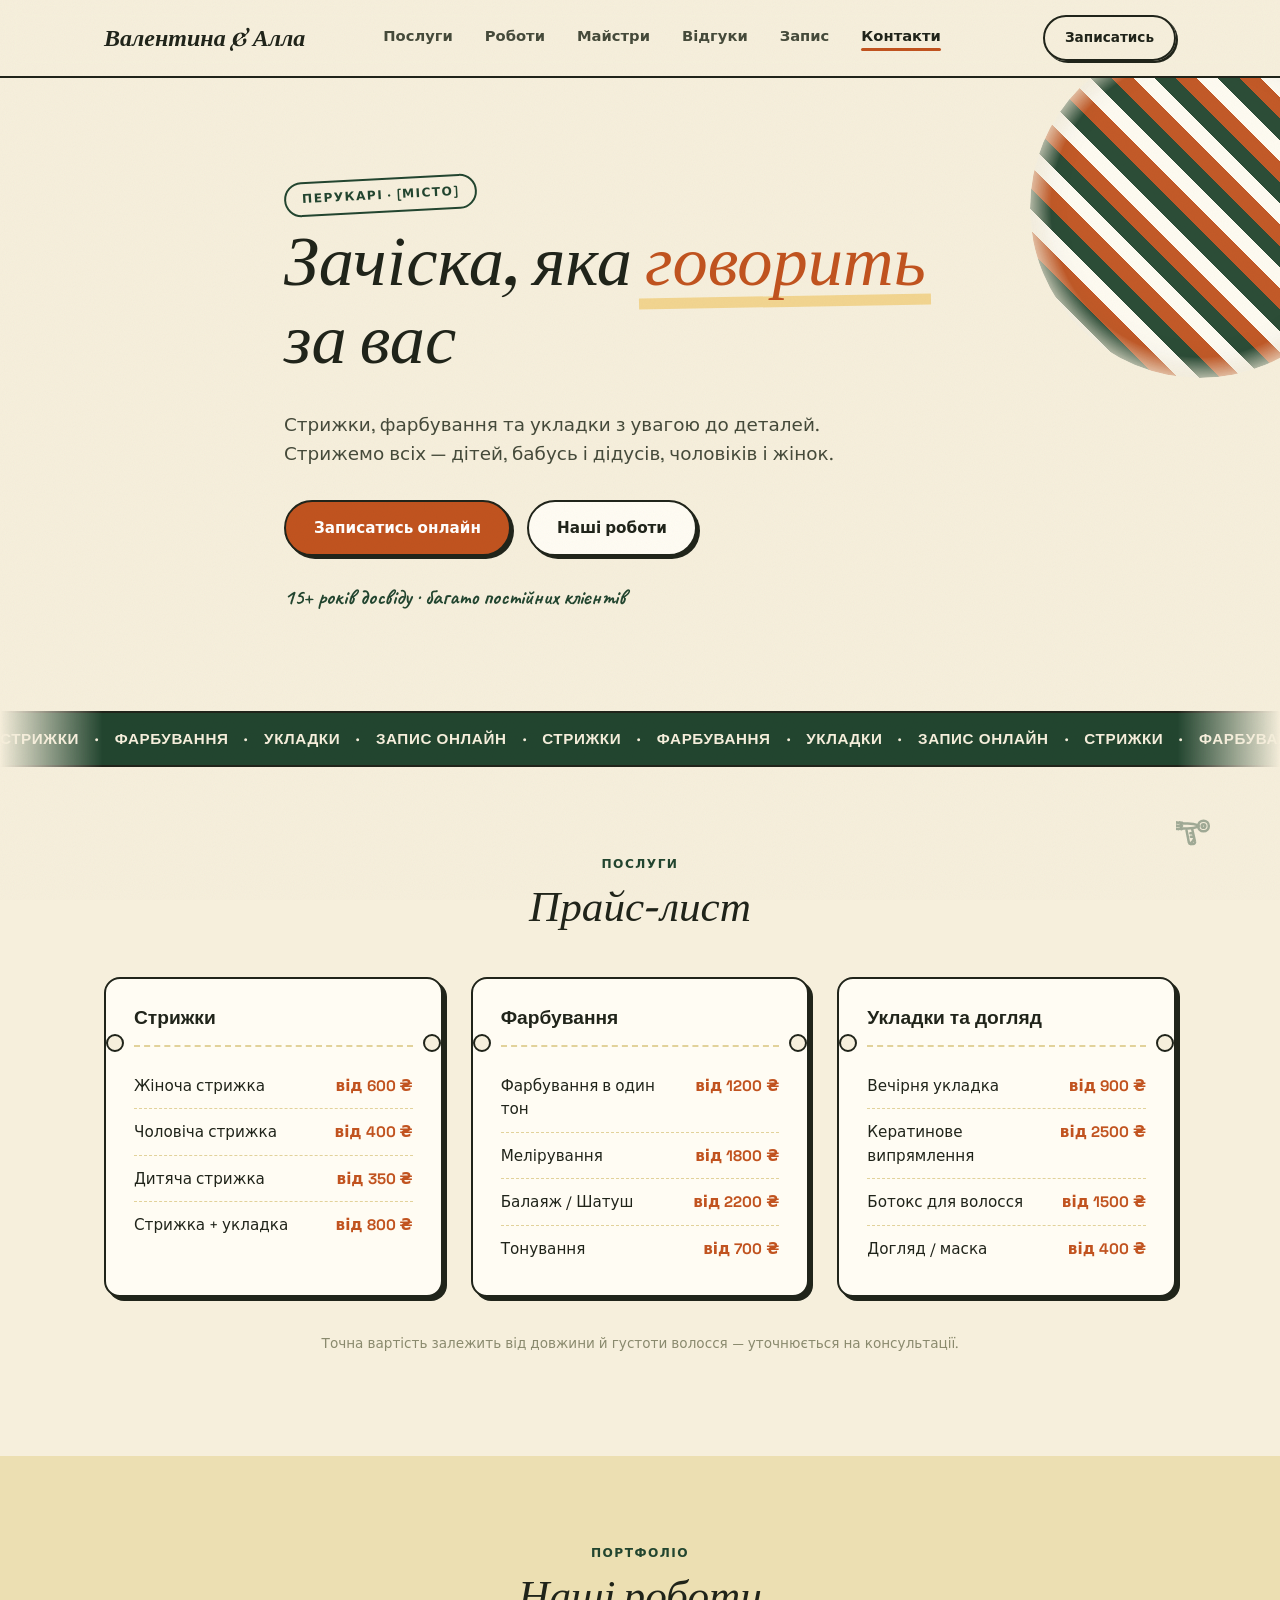
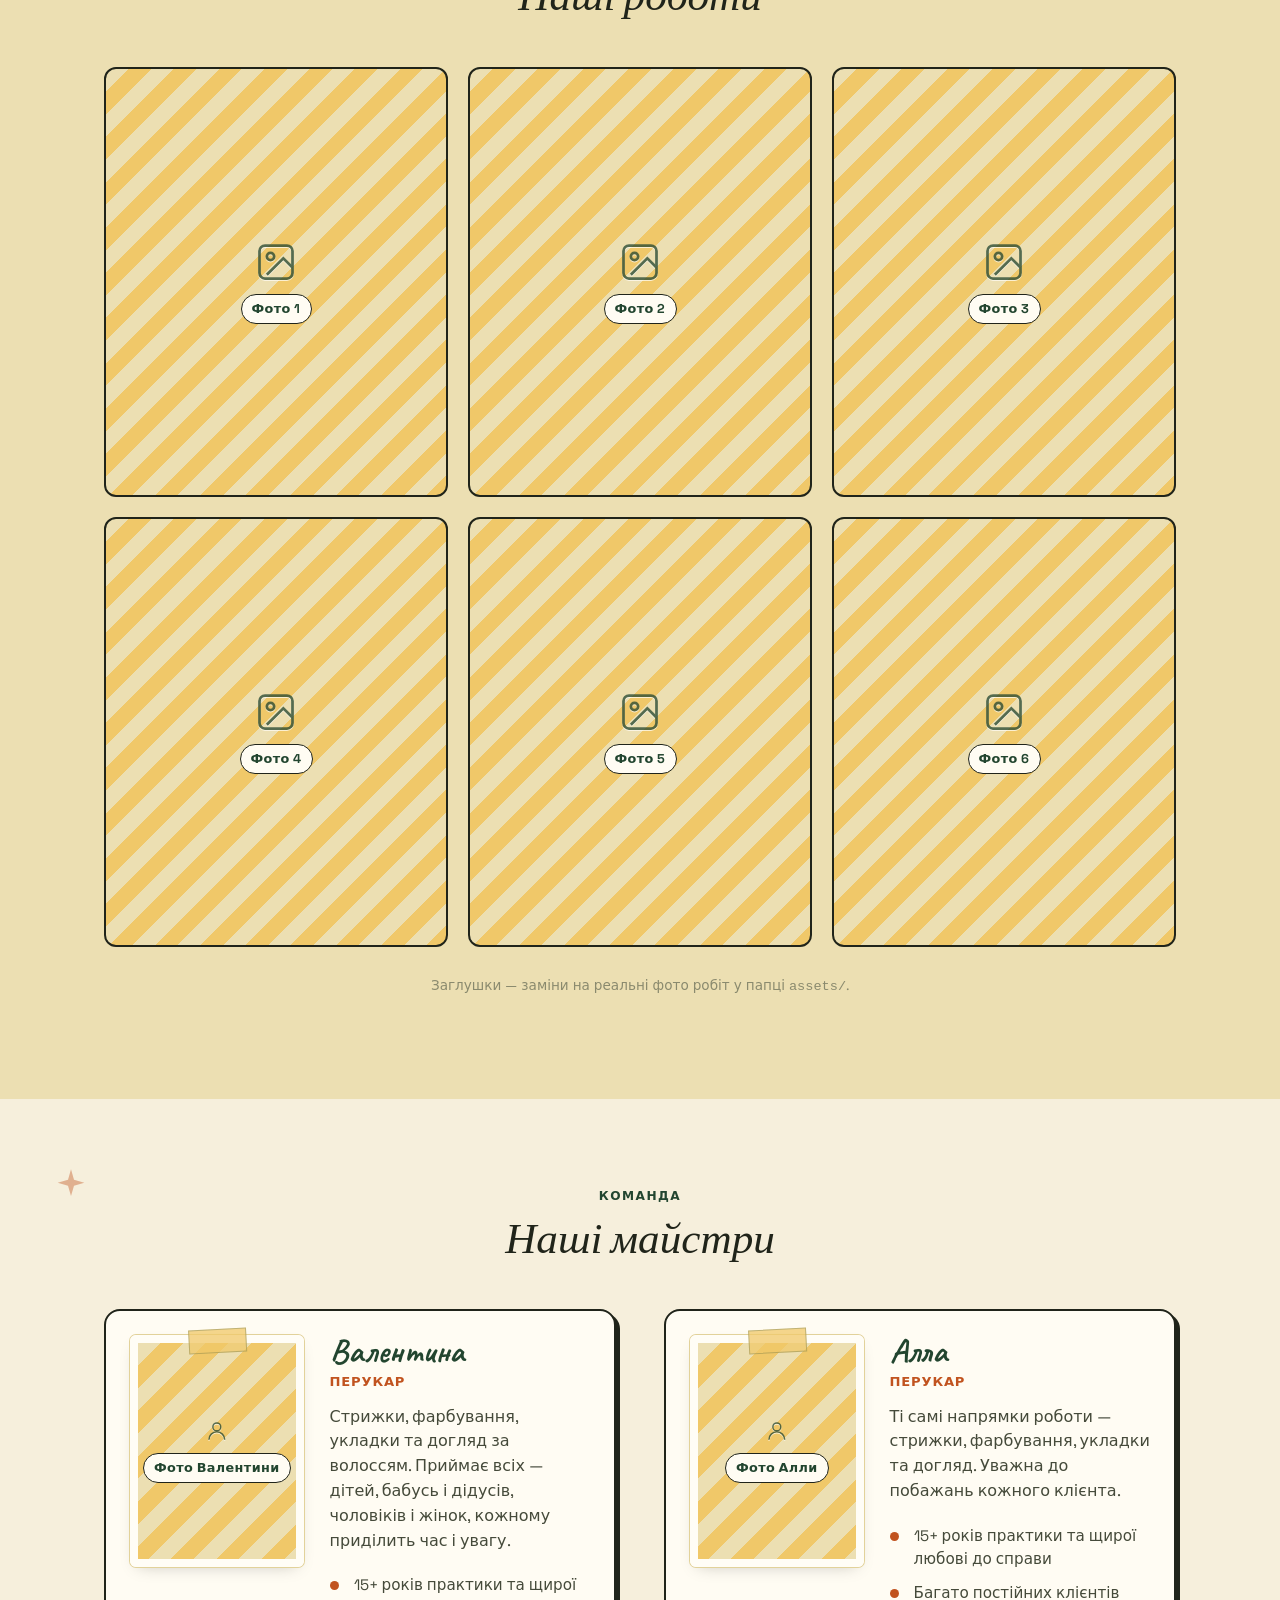
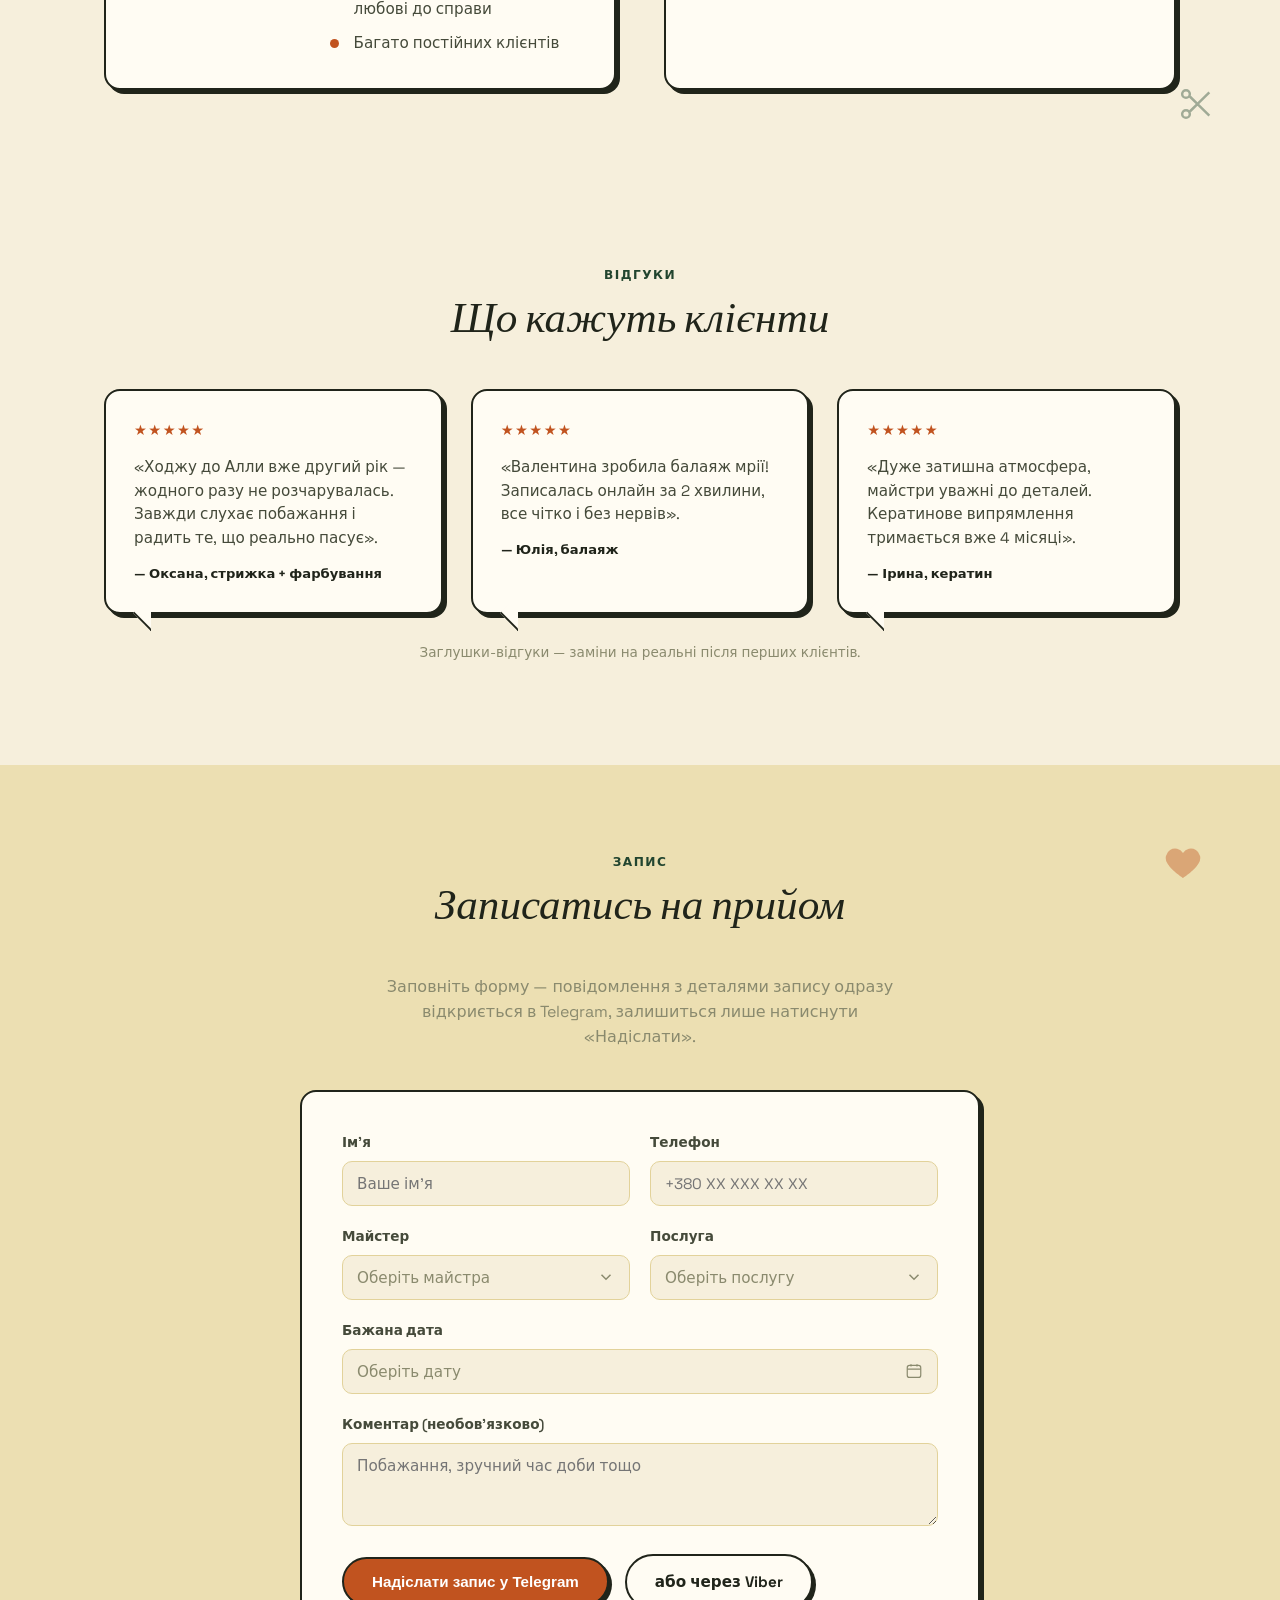
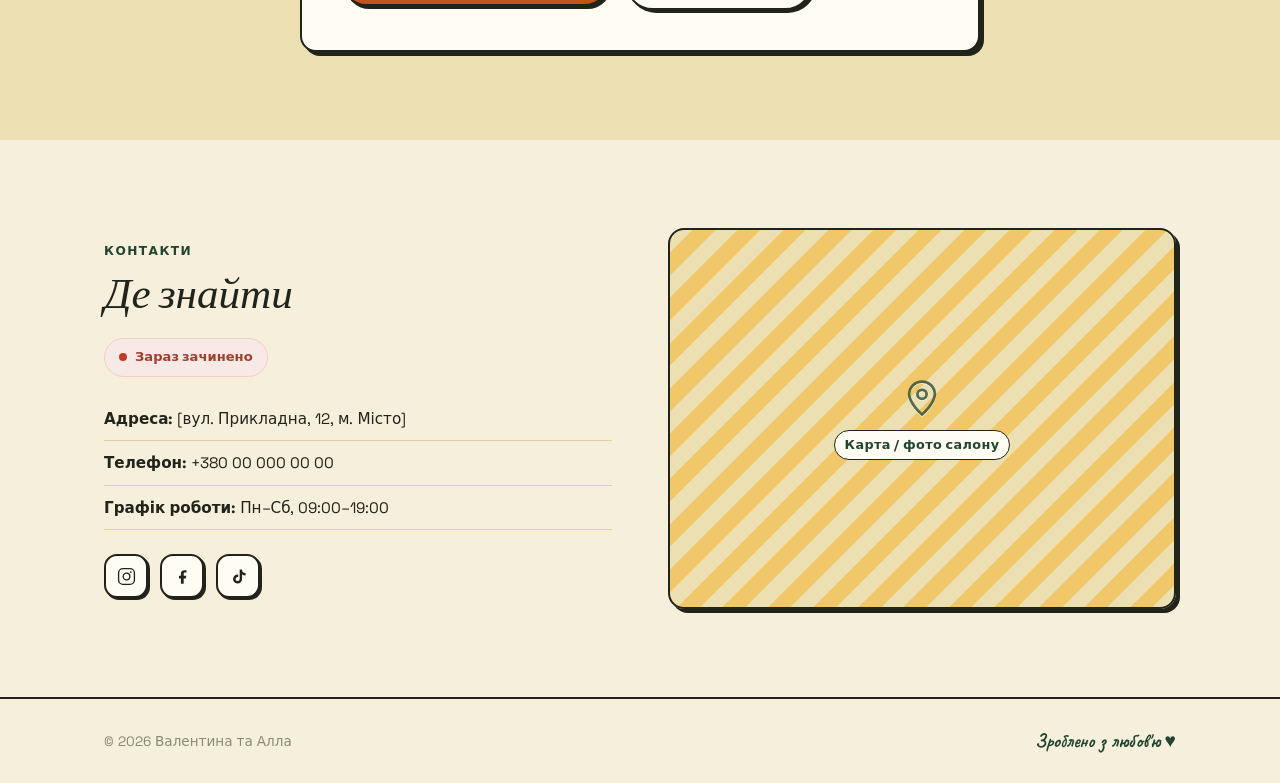
==== commit 3044d2f3: "Redraw hairdryer doodle to match reference: barrel, dial, handle with buttons, cord, wavy airflow" ====
--- a/index.html
+++ b/index.html
@@ -117,7 +117,19 @@
   </div>
 
   <section class="section" id="services">
-    <svg class="doodle" aria-hidden="true" style="top:6%; right:5%;" viewBox="0 0 24 24" fill="none" stroke="currentColor" stroke-width="1.6" stroke-linecap="round" stroke-linejoin="round"><rect x="7" y="5" width="12" height="8" rx="4"/><rect x="13" y="12" width="4.2" height="9" rx="2.1" transform="rotate(20 15.1 12)"/><path d="M1 7.3l4.5 1.2M1 9.3h4.5M1 11.3l4.5-1.2"/></svg>
+    <svg class="doodle" aria-hidden="true" style="top:6%; right:5%;" viewBox="0 0 24 24" fill="none" stroke="currentColor" stroke-width="1.5" stroke-linecap="round" stroke-linejoin="round">
+      <path d="M3 9.3h4c2.3 0 4.6.4 6.6 1.1"/>
+      <path d="M3 12.3h4c2.3 0 4.6-.4 6.6-1.1"/>
+      <path d="M3 9.3v3"/>
+      <circle cx="16.5" cy="10.8" r="3.2"/>
+      <circle cx="16.5" cy="10.8" r="1.1"/>
+      <path d="M9.7 12.6l1.7 7.5a1.2 1.2 0 0 1-1.17 1.5H8.9a1.2 1.2 0 0 1-1.17-.95L6.3 13.4"/>
+      <path d="M8.6 15.2h1.4M8.9 17.3h1.4"/>
+      <path d="M8.9 21.6c0-1.3 1.6-1.3 1.6-2.6"/>
+      <path d="M0 8.8c.6-.7 1.2.7 1.8 0s1.2.7 1.8 0"/>
+      <path d="M0 10.7c.6-.7 1.2.7 1.8 0s1.2.7 1.8 0"/>
+      <path d="M0 12.6c.6-.7 1.2.7 1.8 0s1.2.7 1.8 0"/>
+    </svg>
     <div class="wrap">
       <p class="eyebrow center">Послуги</p>
       <h2 class="center">Прайс-лист</h2>
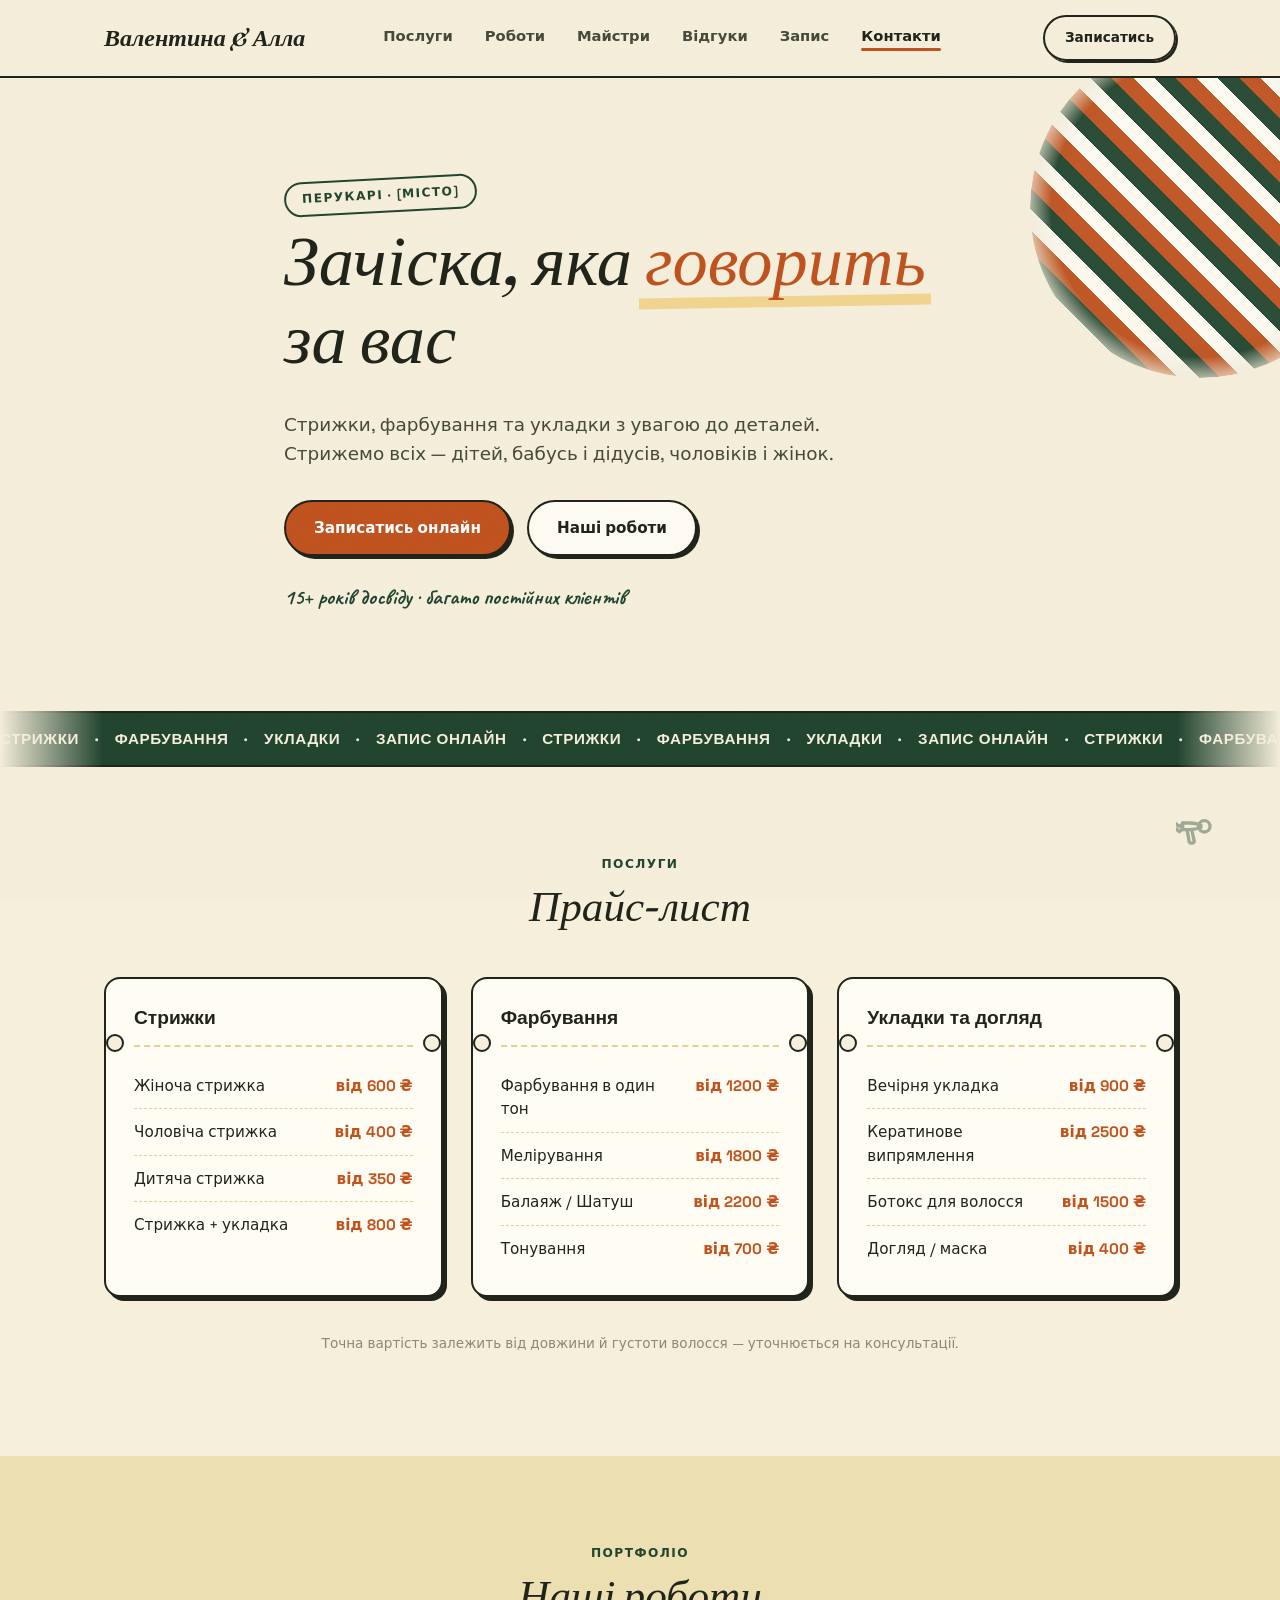
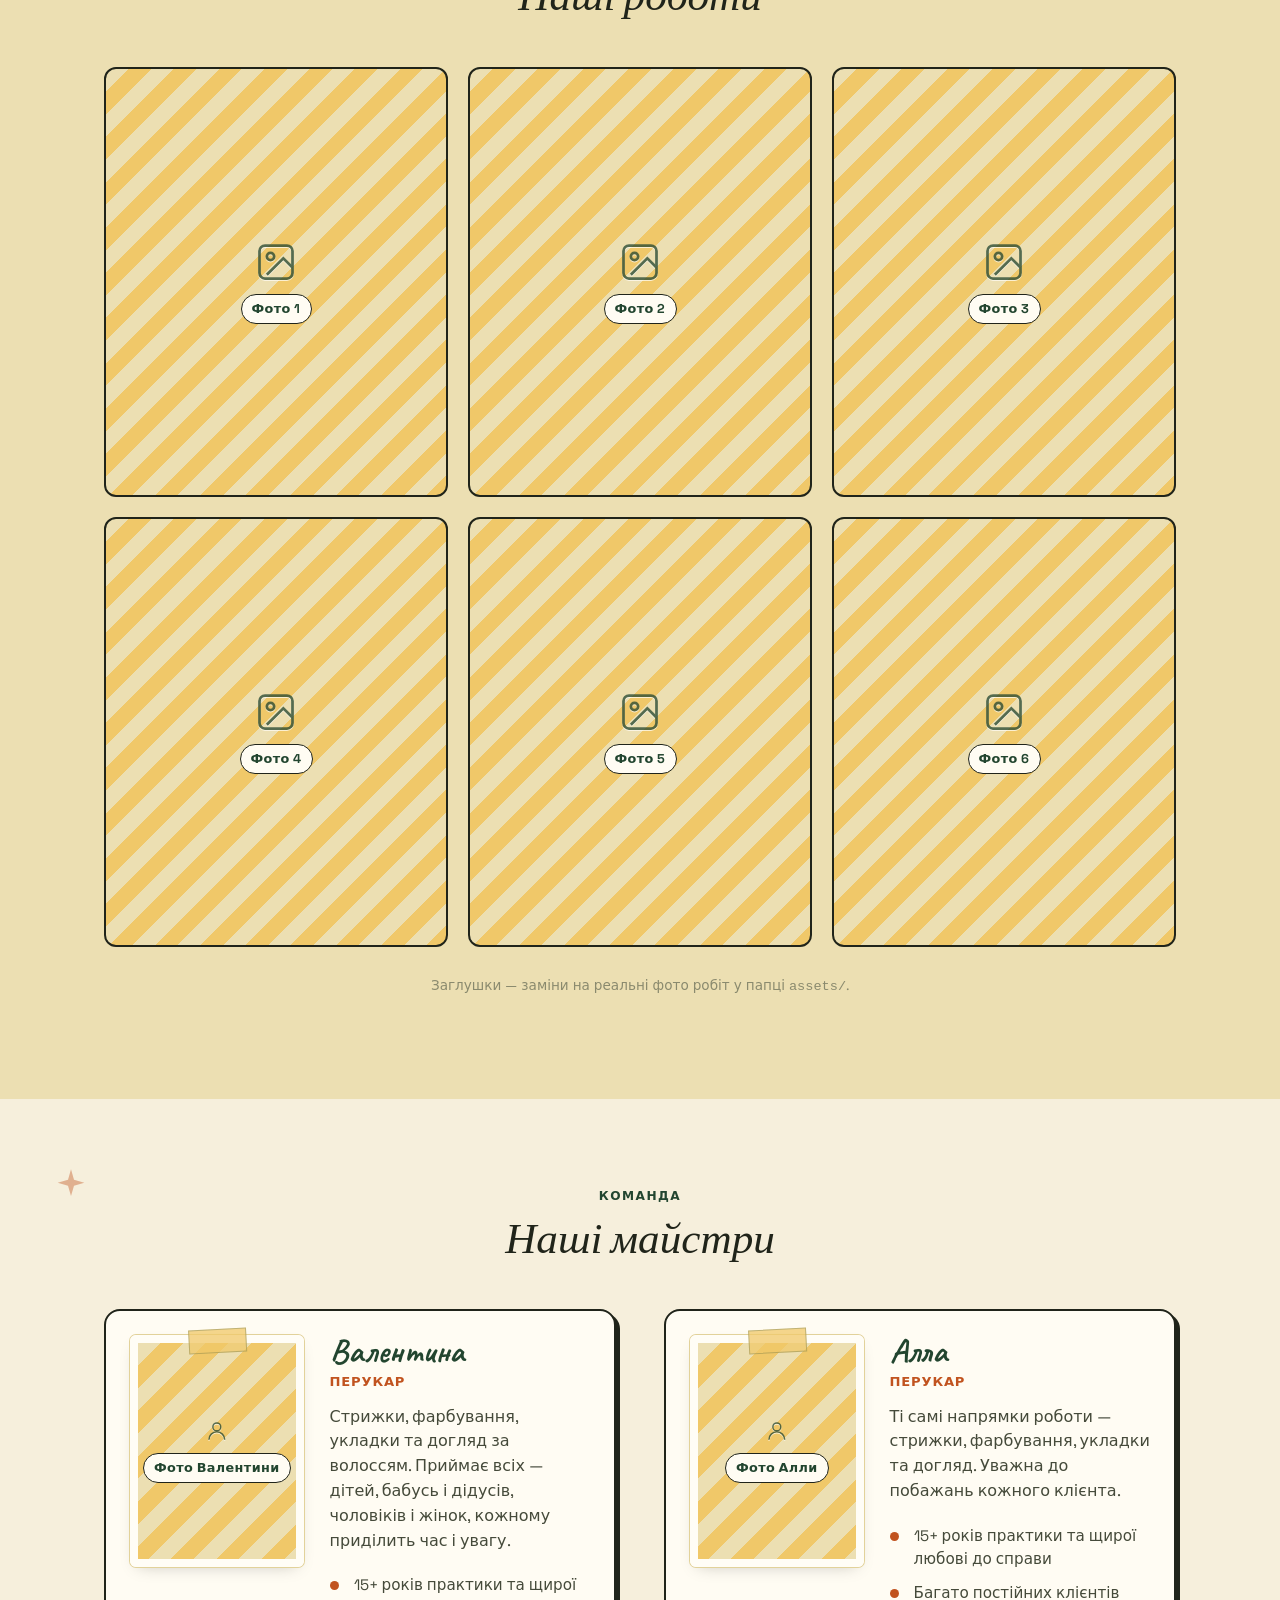
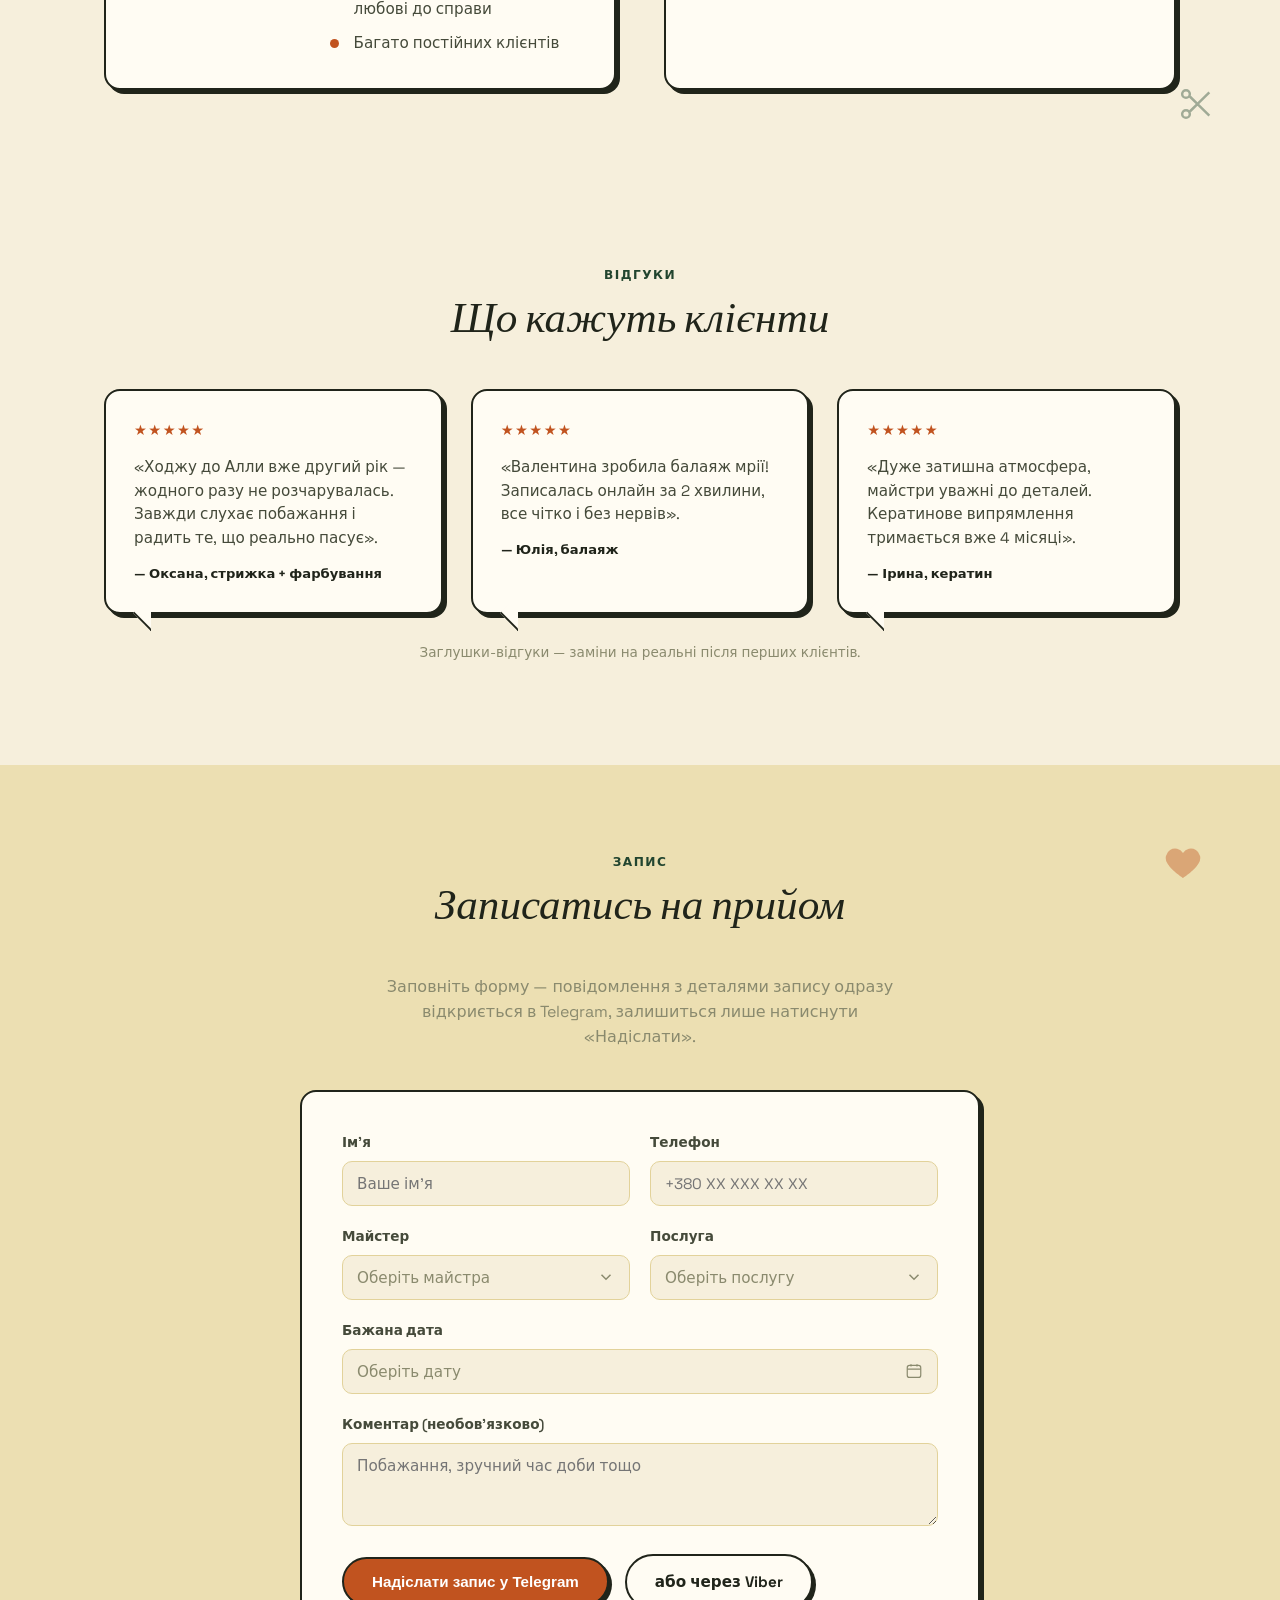
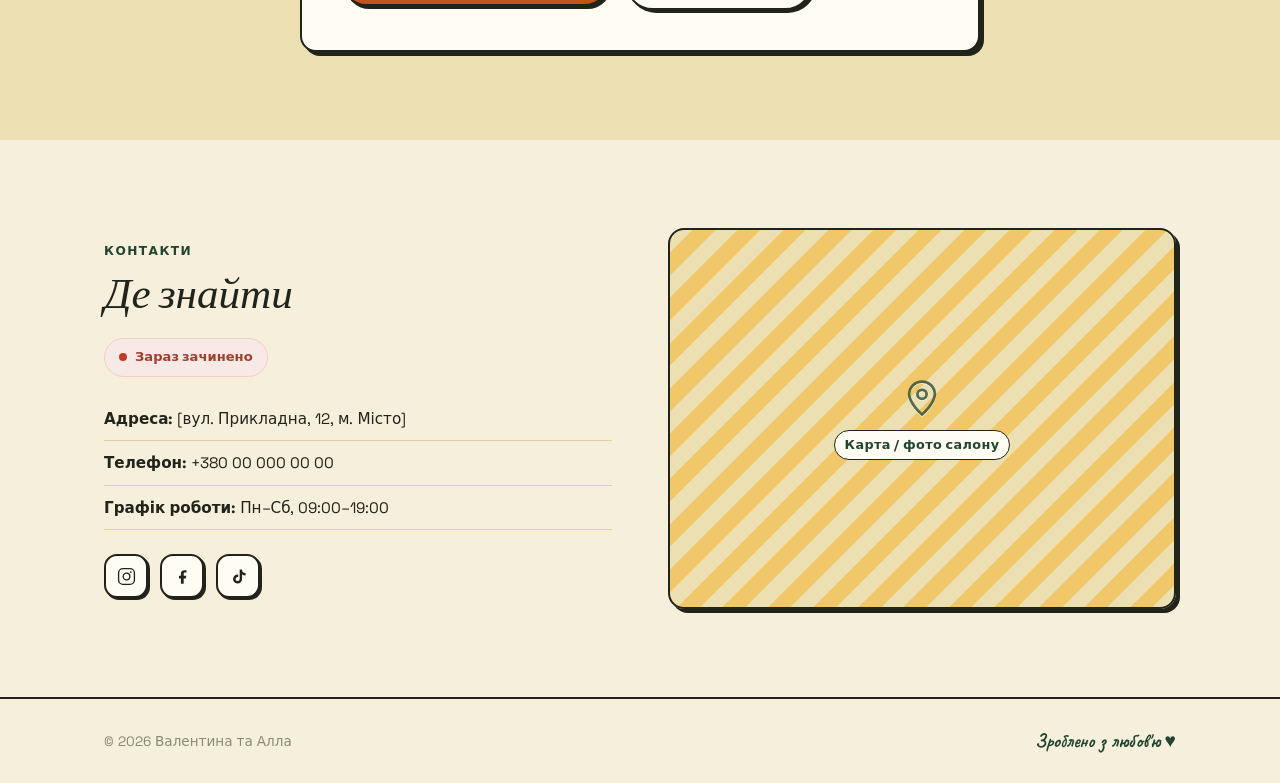
==== commit 1847758e: "Simplify hairdryer doodle: bold minimal silhouette instead of fine detail Dial ring, tiny buttons an" ====
--- a/index.html
+++ b/index.html
@@ -117,18 +117,14 @@
   </div>
 
   <section class="section" id="services">
-    <svg class="doodle" aria-hidden="true" style="top:6%; right:5%;" viewBox="0 0 24 24" fill="none" stroke="currentColor" stroke-width="1.5" stroke-linecap="round" stroke-linejoin="round">
-      <path d="M3 9.3h4c2.3 0 4.6.4 6.6 1.1"/>
-      <path d="M3 12.3h4c2.3 0 4.6-.4 6.6-1.1"/>
-      <path d="M3 9.3v3"/>
-      <circle cx="16.5" cy="10.8" r="3.2"/>
-      <circle cx="16.5" cy="10.8" r="1.1"/>
-      <path d="M9.7 12.6l1.7 7.5a1.2 1.2 0 0 1-1.17 1.5H8.9a1.2 1.2 0 0 1-1.17-.95L6.3 13.4"/>
-      <path d="M8.6 15.2h1.4M8.9 17.3h1.4"/>
-      <path d="M8.9 21.6c0-1.3 1.6-1.3 1.6-2.6"/>
-      <path d="M0 8.8c.6-.7 1.2.7 1.8 0s1.2.7 1.8 0"/>
-      <path d="M0 10.7c.6-.7 1.2.7 1.8 0s1.2.7 1.8 0"/>
-      <path d="M0 12.6c.6-.7 1.2.7 1.8 0s1.2.7 1.8 0"/>
+    <svg class="doodle" aria-hidden="true" style="top:6%; right:5%;" viewBox="0 0 24 24" fill="none" stroke="currentColor" stroke-width="2" stroke-linecap="round" stroke-linejoin="round">
+      <path d="M4 9h4c2.6 0 5 .5 7 1.4"/>
+      <path d="M4 13h4c2.6 0 5-.5 7-1.4"/>
+      <path d="M4 9v4"/>
+      <circle cx="17" cy="11" r="3.4"/>
+      <path d="M9.5 13.2l1.4 6.6a1.1 1.1 0 0 1-1.08 1.3H9a1.1 1.1 0 0 1-1.07-.86L6.8 14"/>
+      <path d="M0 9.5l2 1.7 2-1.7"/>
+      <path d="M0 12.5l2 1.7 2-1.7"/>
     </svg>
     <div class="wrap">
       <p class="eyebrow center">Послуги</p>
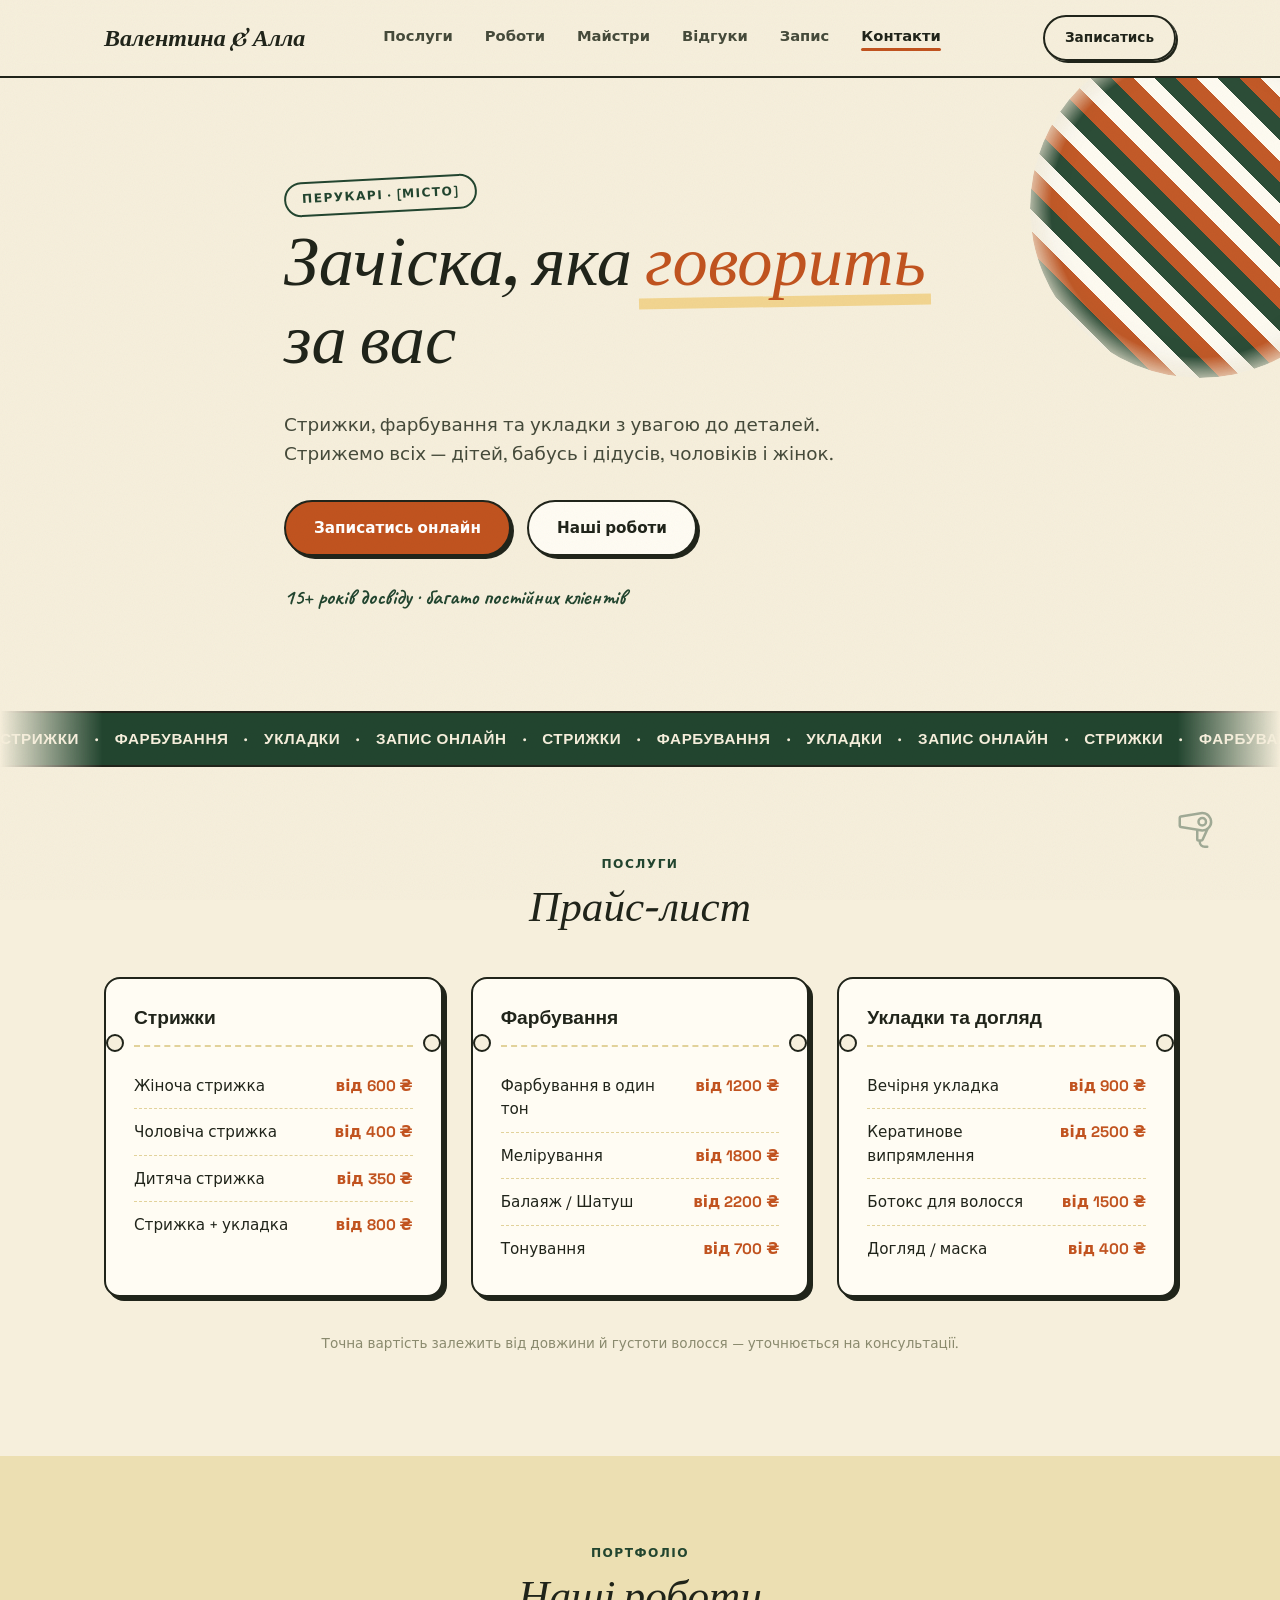
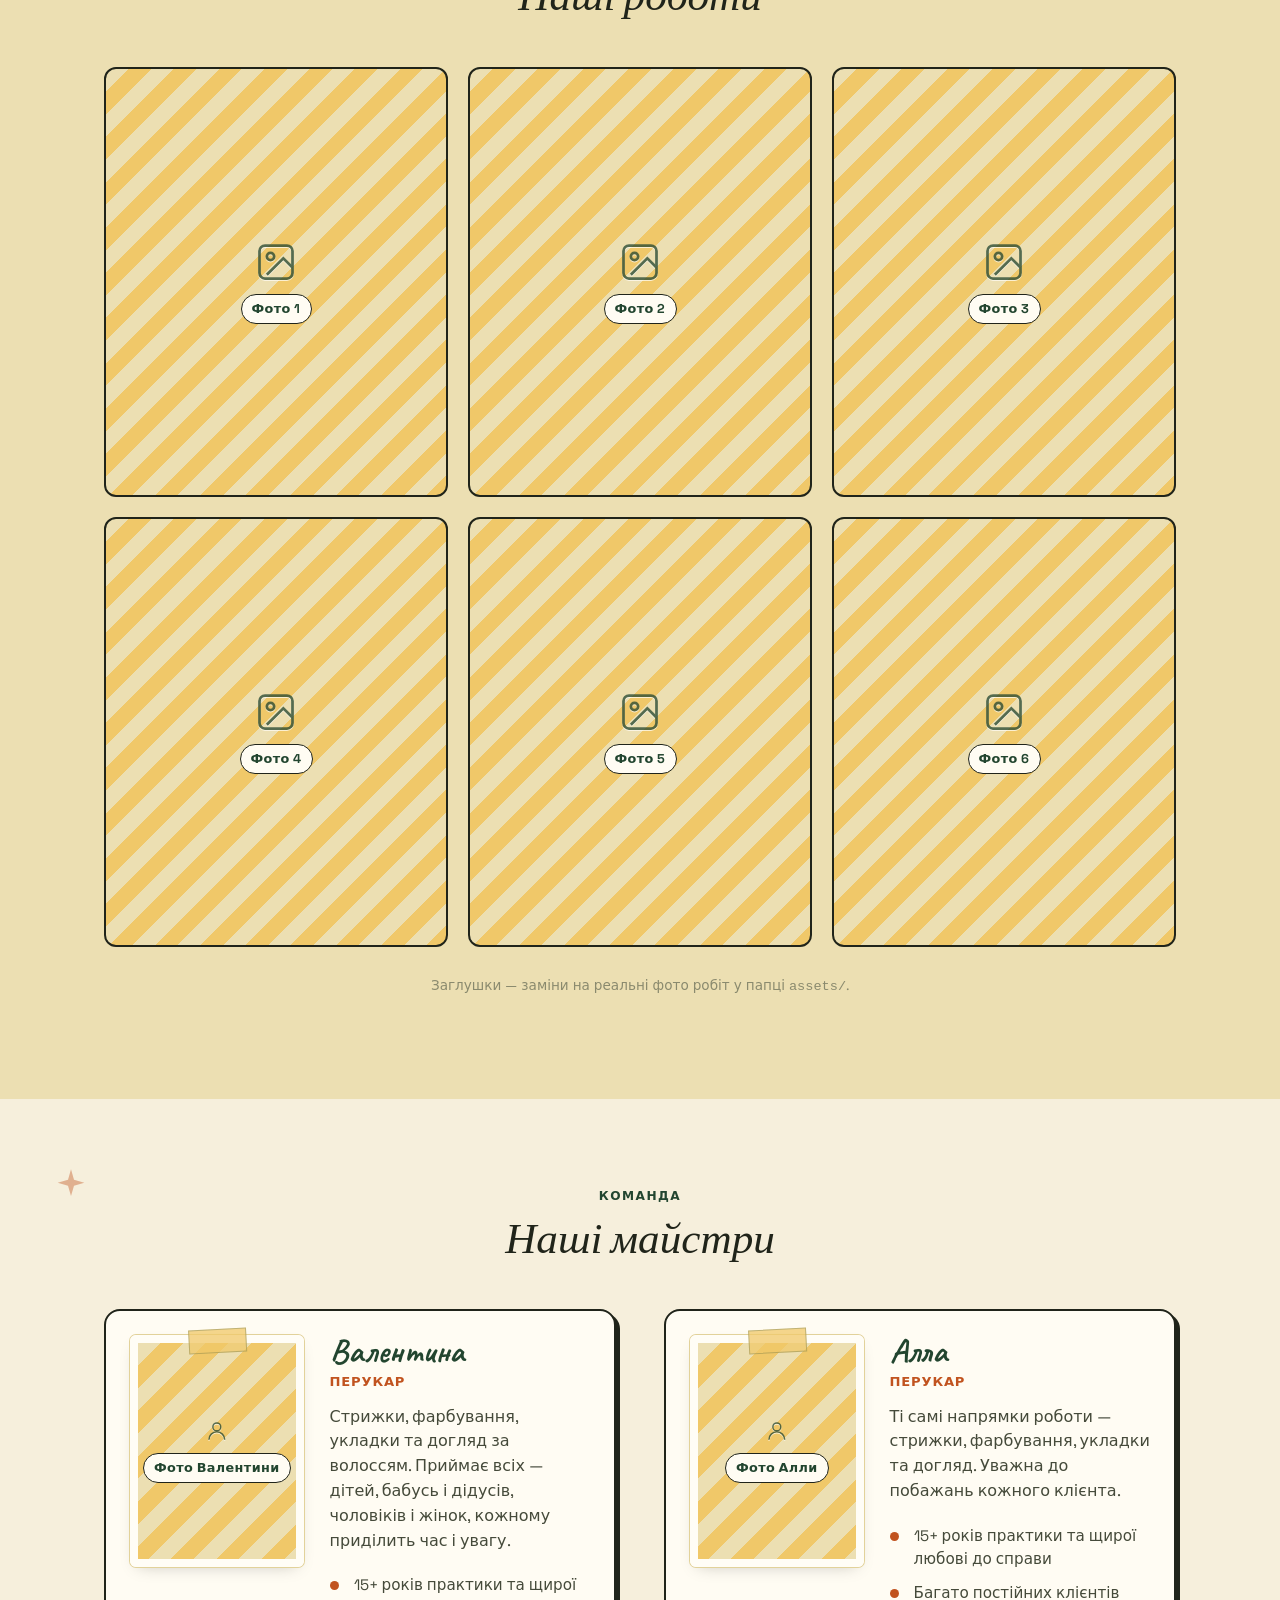
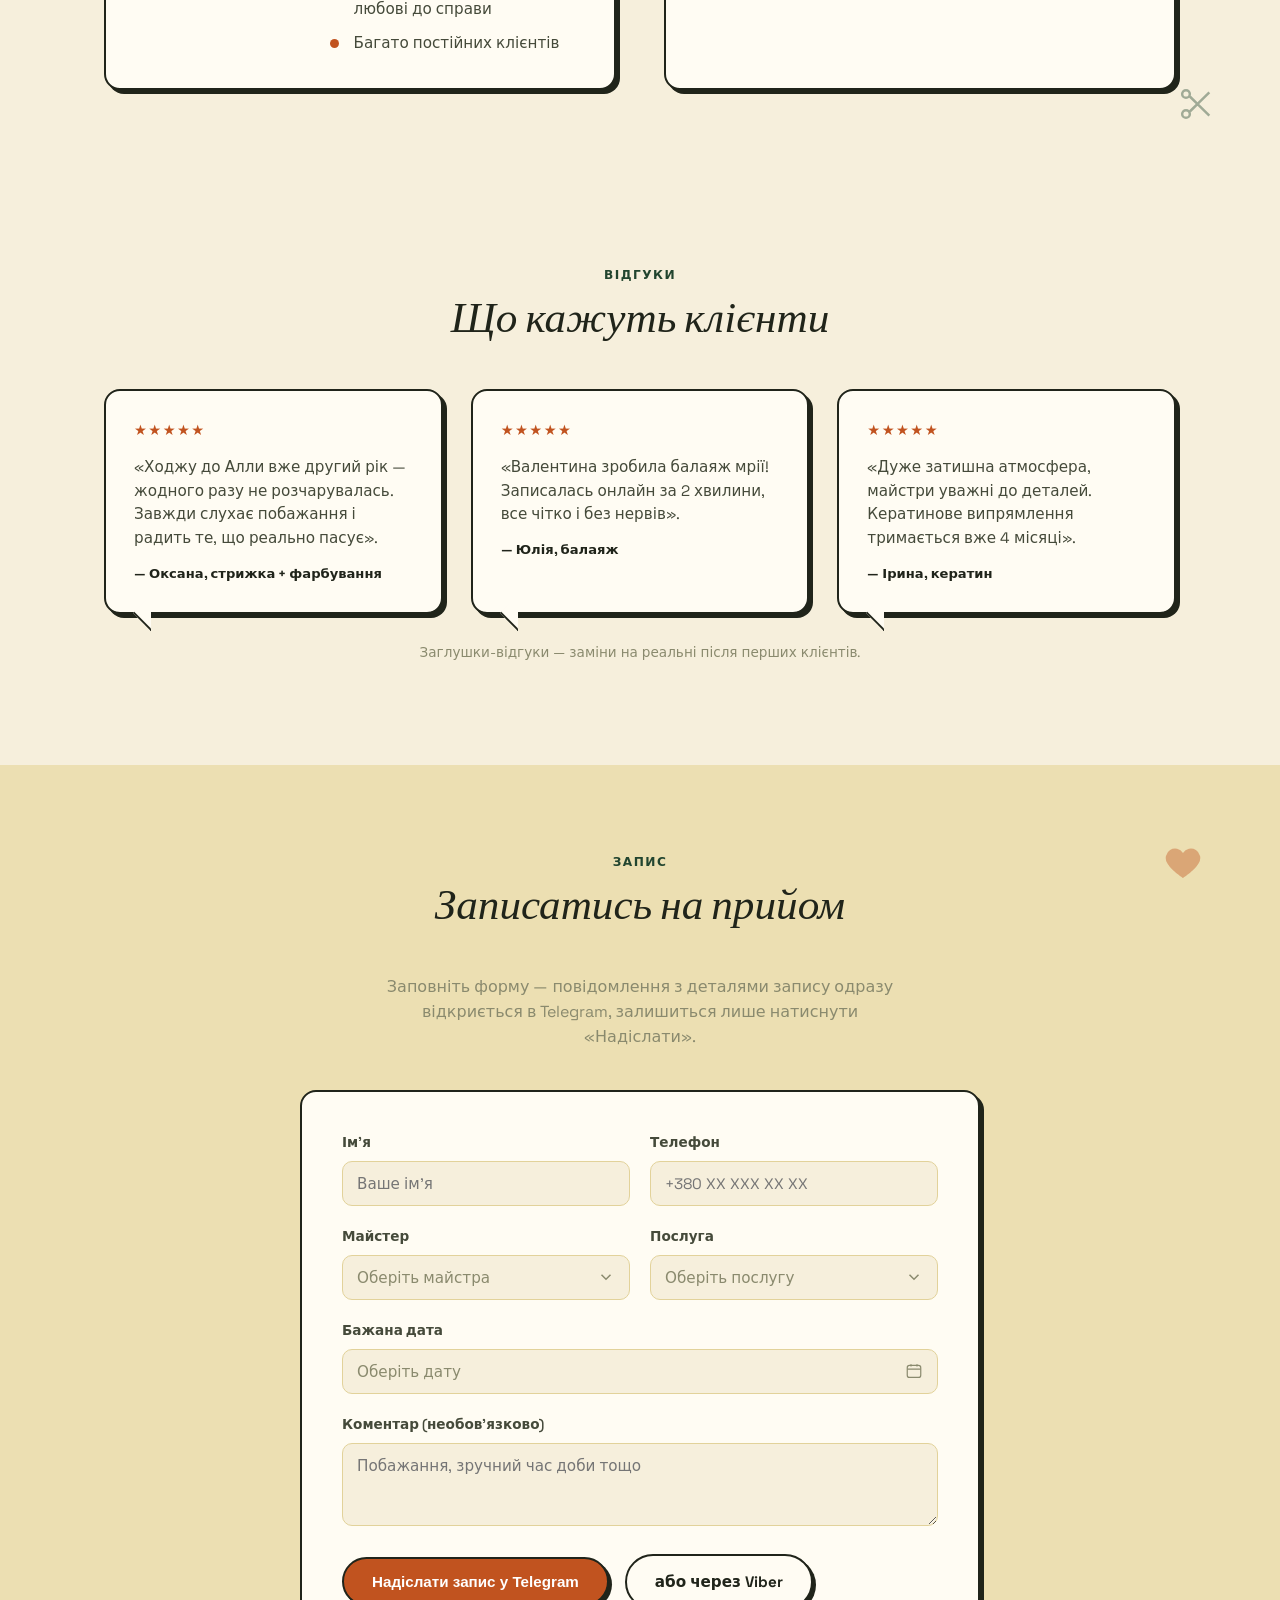
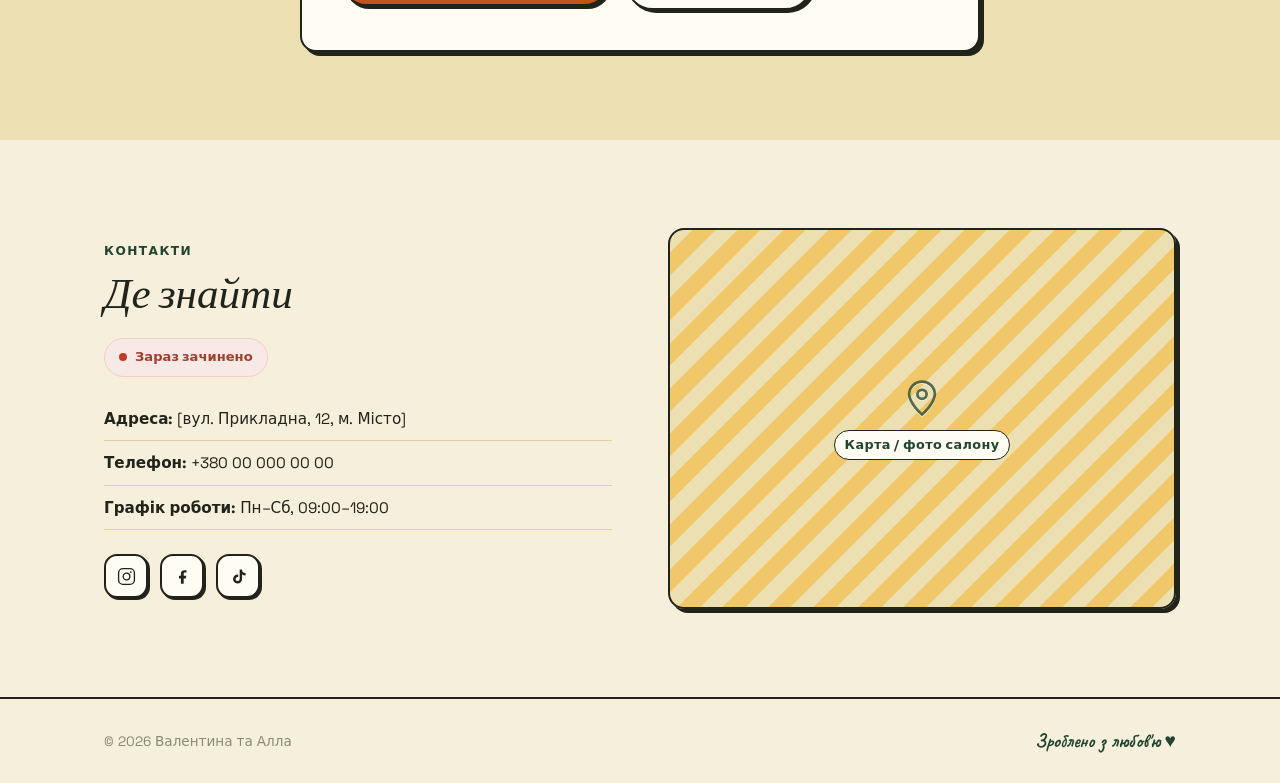
==== commit 5e09d94c: "Replace hand-drawn doodle with the real hair-dryer icon from Phosphor Icons Downloaded via npm (@ico" ====
--- a/index.html
+++ b/index.html
@@ -117,15 +117,7 @@
   </div>
 
   <section class="section" id="services">
-    <svg class="doodle" aria-hidden="true" style="top:6%; right:5%;" viewBox="0 0 24 24" fill="none" stroke="currentColor" stroke-width="2" stroke-linecap="round" stroke-linejoin="round">
-      <path d="M4 9h4c2.6 0 5 .5 7 1.4"/>
-      <path d="M4 13h4c2.6 0 5-.5 7-1.4"/>
-      <path d="M4 9v4"/>
-      <circle cx="17" cy="11" r="3.4"/>
-      <path d="M9.5 13.2l1.4 6.6a1.1 1.1 0 0 1-1.08 1.3H9a1.1 1.1 0 0 1-1.07-.86L6.8 14"/>
-      <path d="M0 9.5l2 1.7 2-1.7"/>
-      <path d="M0 12.5l2 1.7 2-1.7"/>
-    </svg>
+    <svg class="doodle" aria-hidden="true" style="top:6%; right:5%;" viewBox="0 0 256 256" fill="currentColor"><path d="M200 88a32 32 0 1 0-32 32a32 32 0 0 0 32-32m-32 16a16 16 0 1 1 16-16a16 16 0 0 1-16 16m9.42 102.62L209 137.07A64 64 0 0 0 168 24a8.4 8.4 0 0 0-1.32.11L29.37 47A16 16 0 0 0 16 62.78v50.44A16 16 0 0 0 29.37 129L128 145.44V200a16 16 0 0 0 16 16a40 40 0 0 0 40 40h16a8 8 0 0 0 0-16h-16a24 24 0 0 1-24-24h2.85a16 16 0 0 0 14.57-9.38M32 62.78L168.64 40a48 48 0 0 1 0 96L32 113.23Zm134.68 89.11a8.4 8.4 0 0 0 1.32.11a63.9 63.9 0 0 0 17.82-2.54l-23 50.54H144v-51.89Z"/></svg>
     <div class="wrap">
       <p class="eyebrow center">Послуги</p>
       <h2 class="center">Прайс-лист</h2>
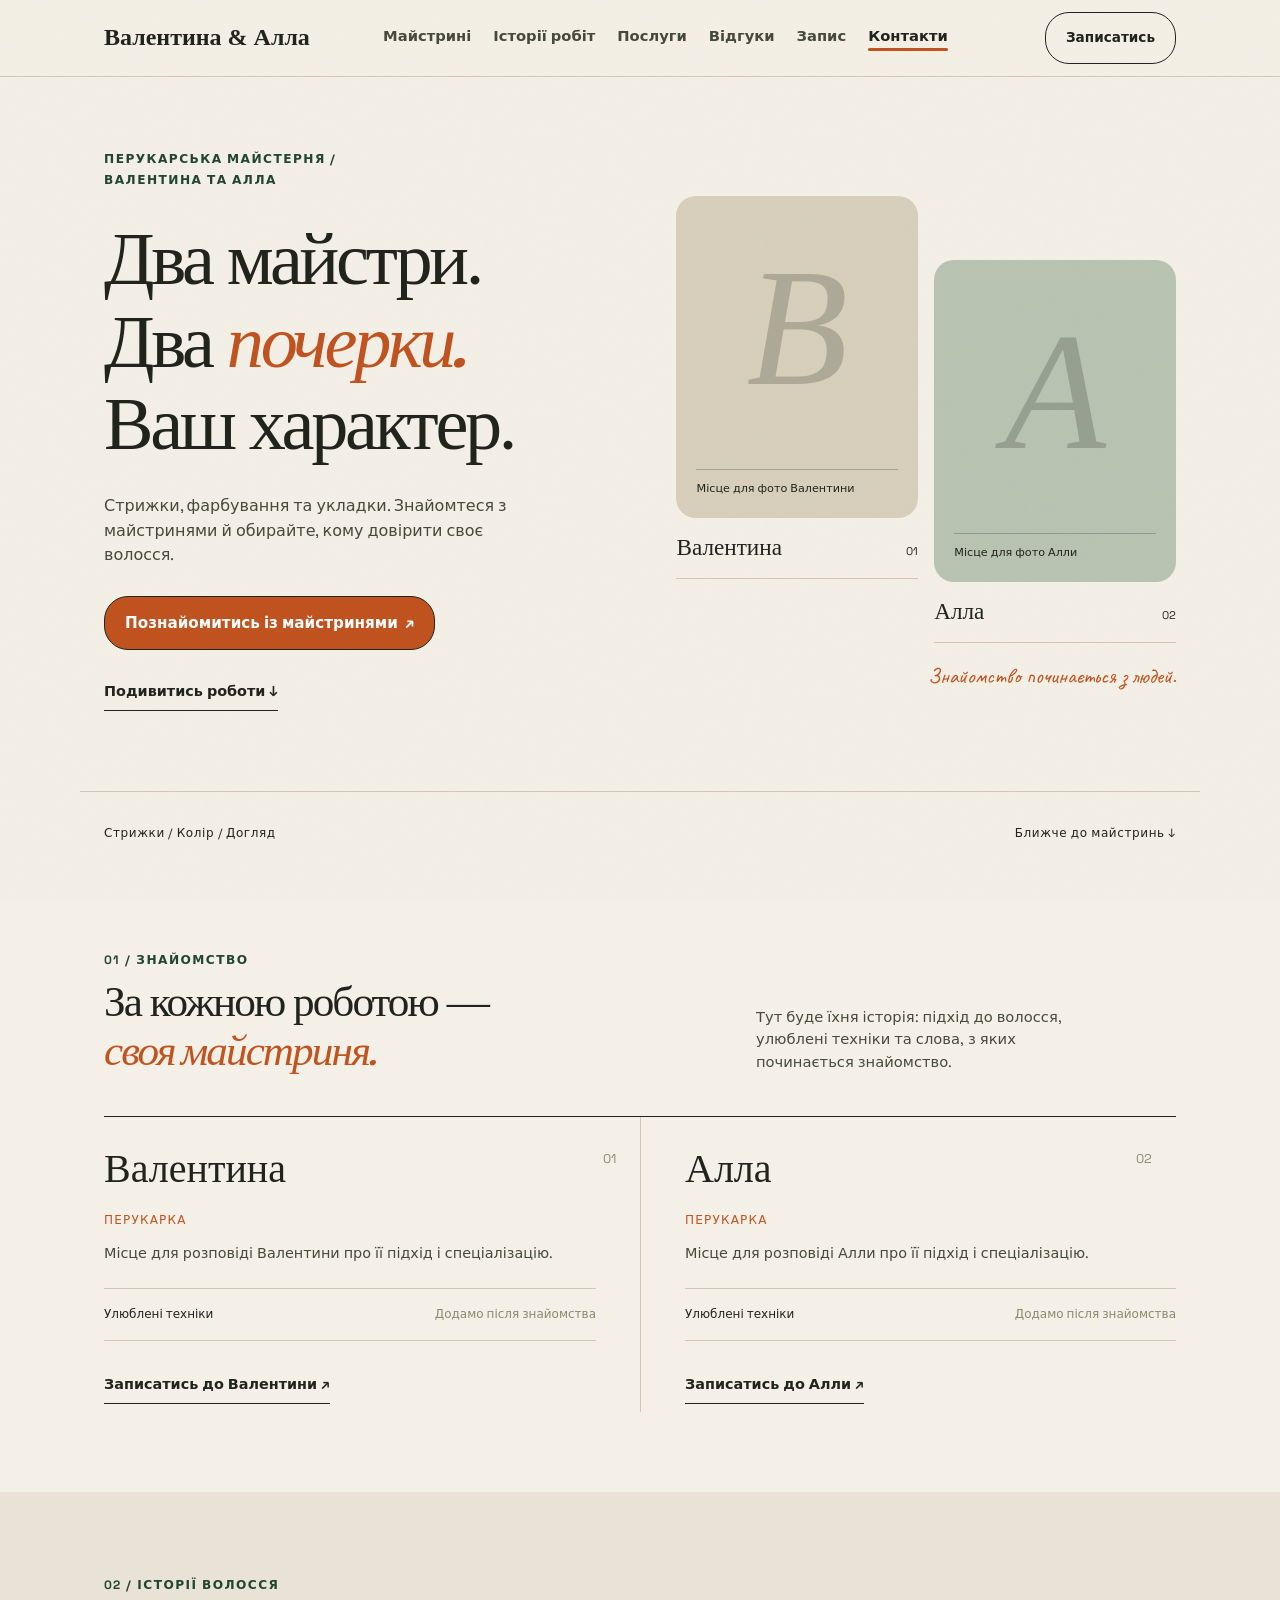
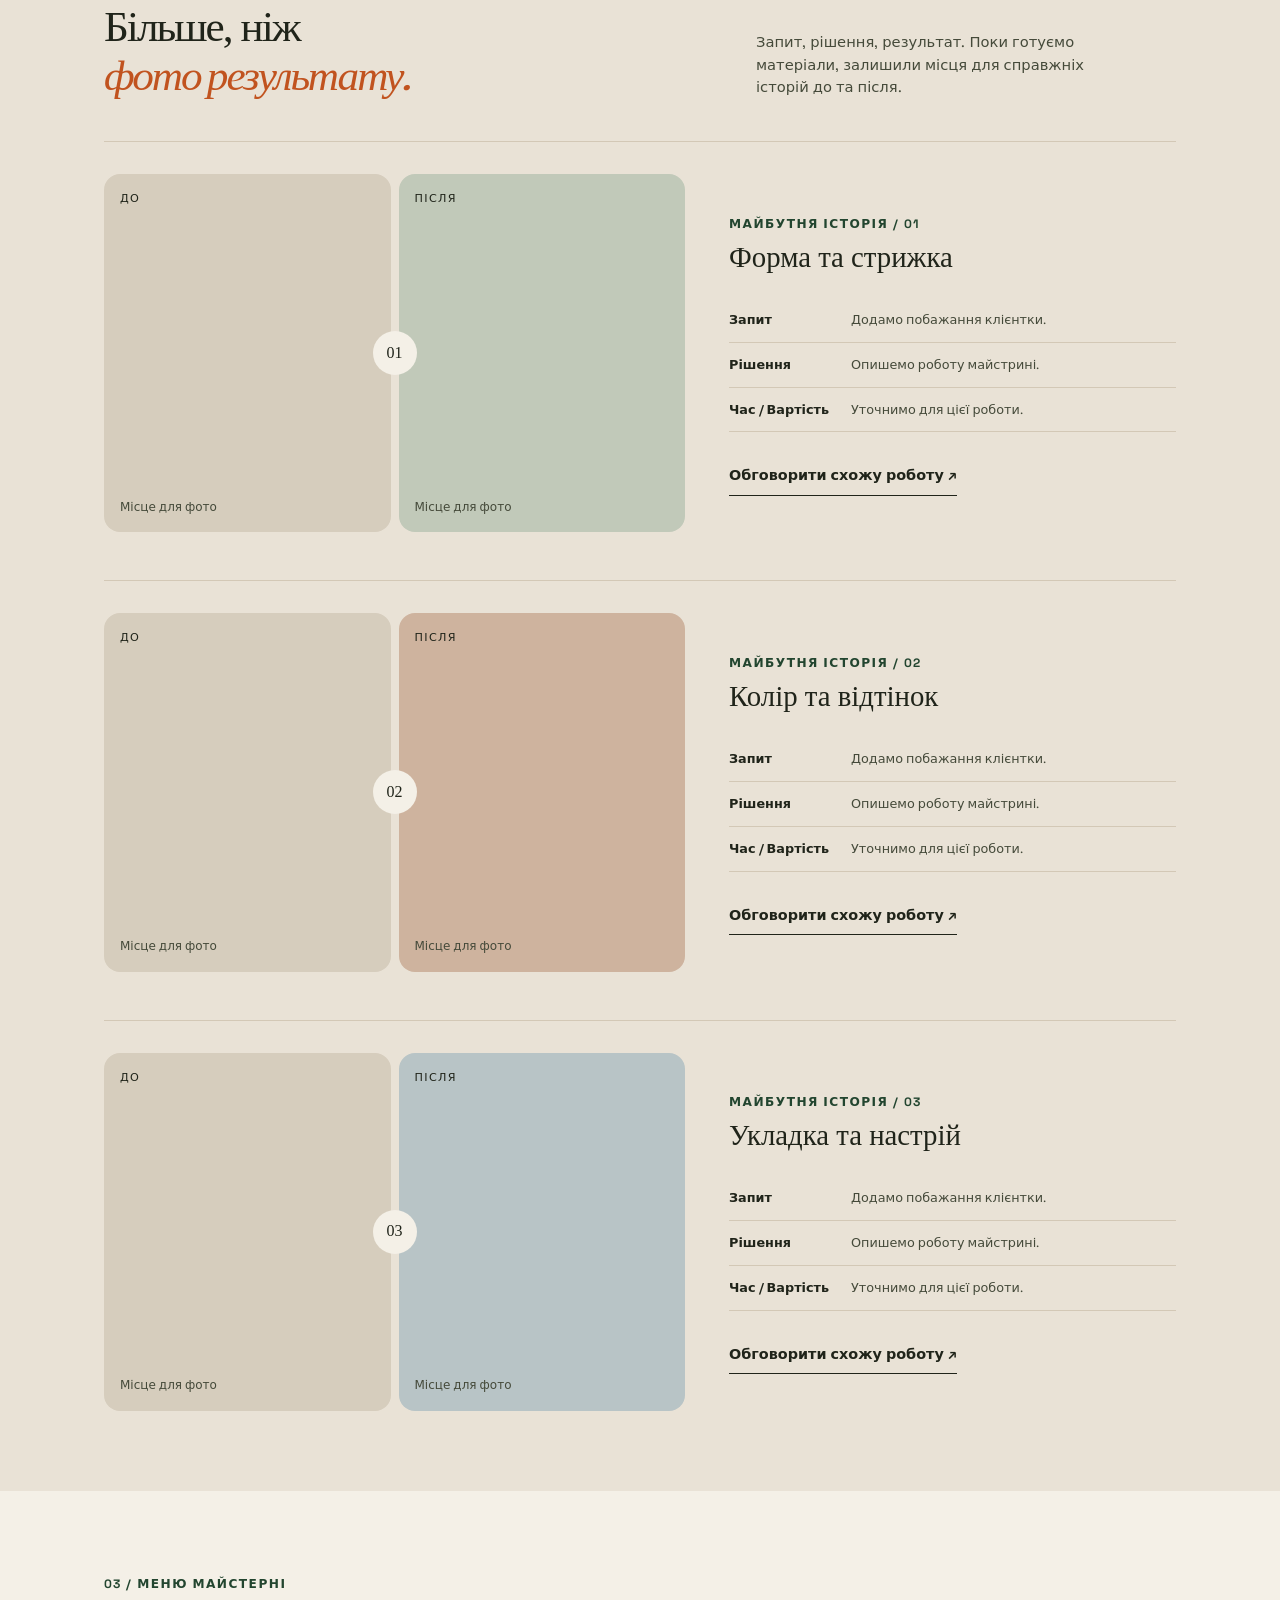
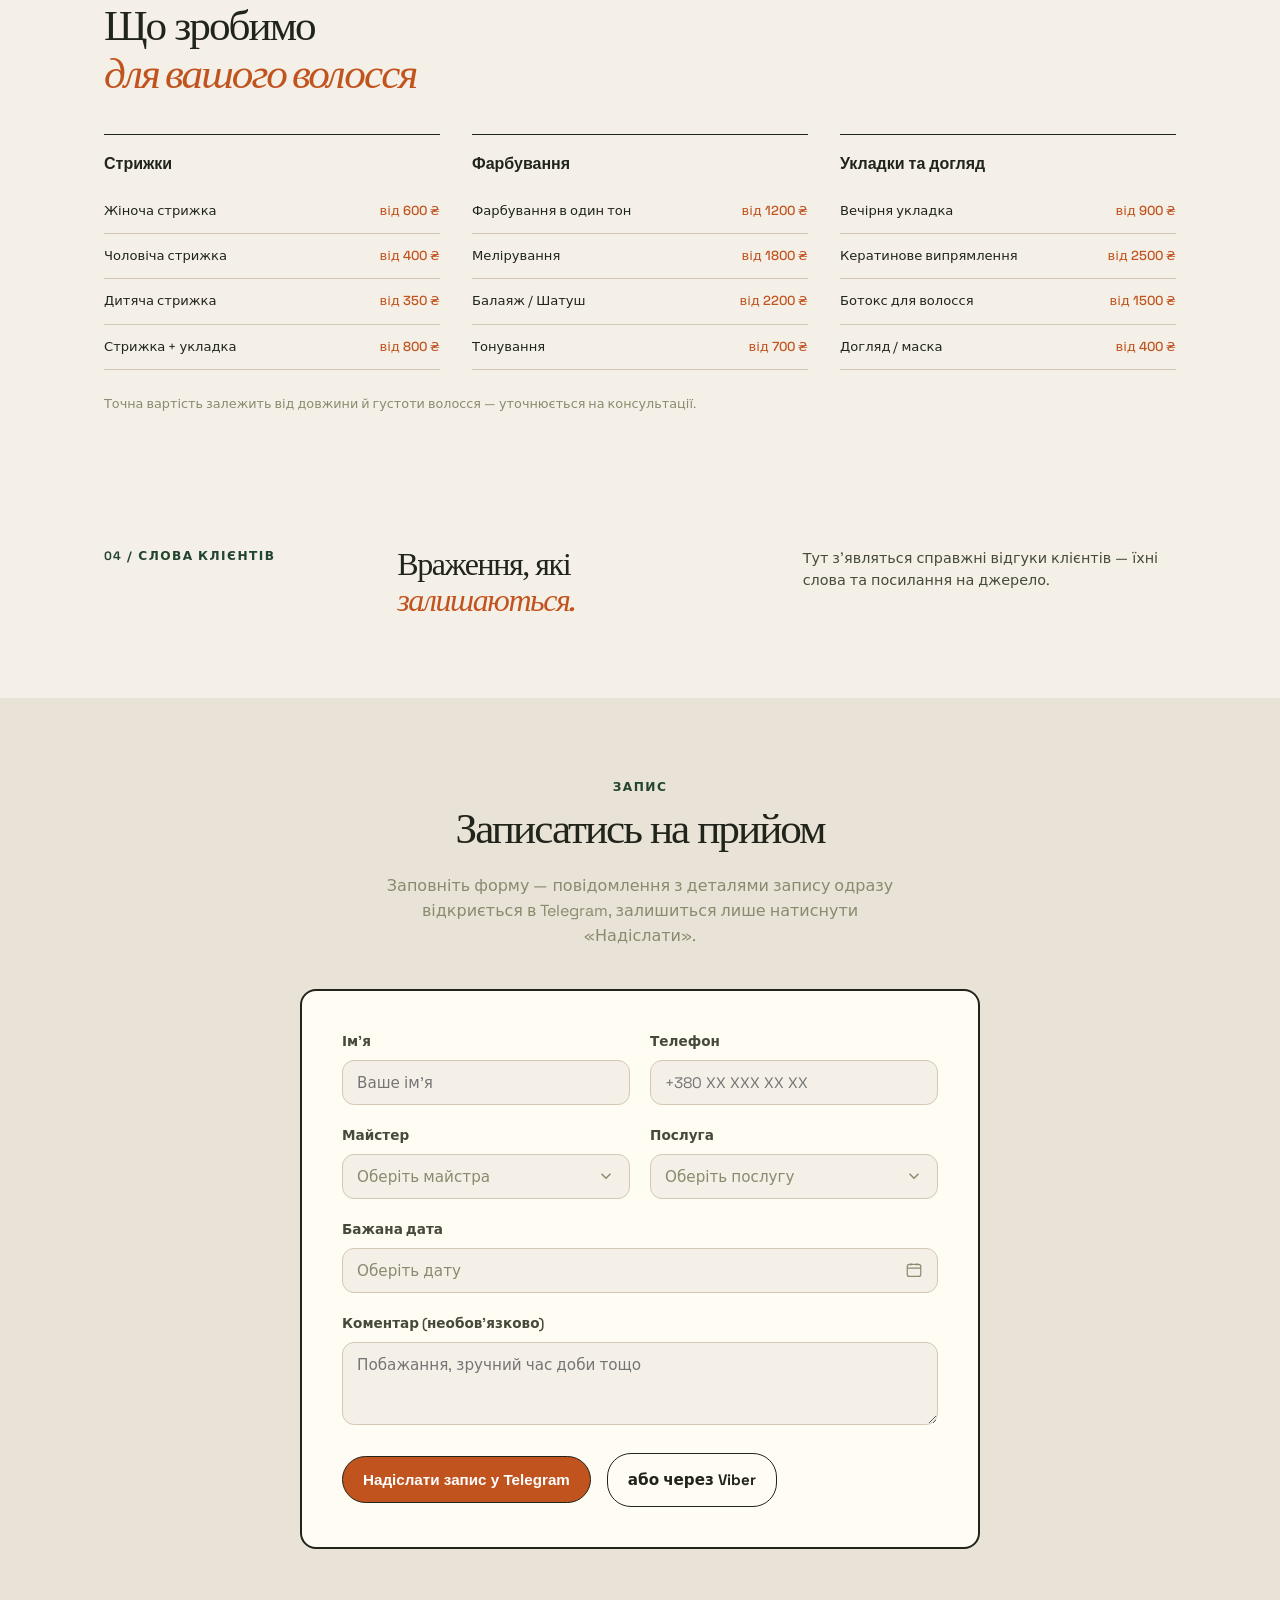
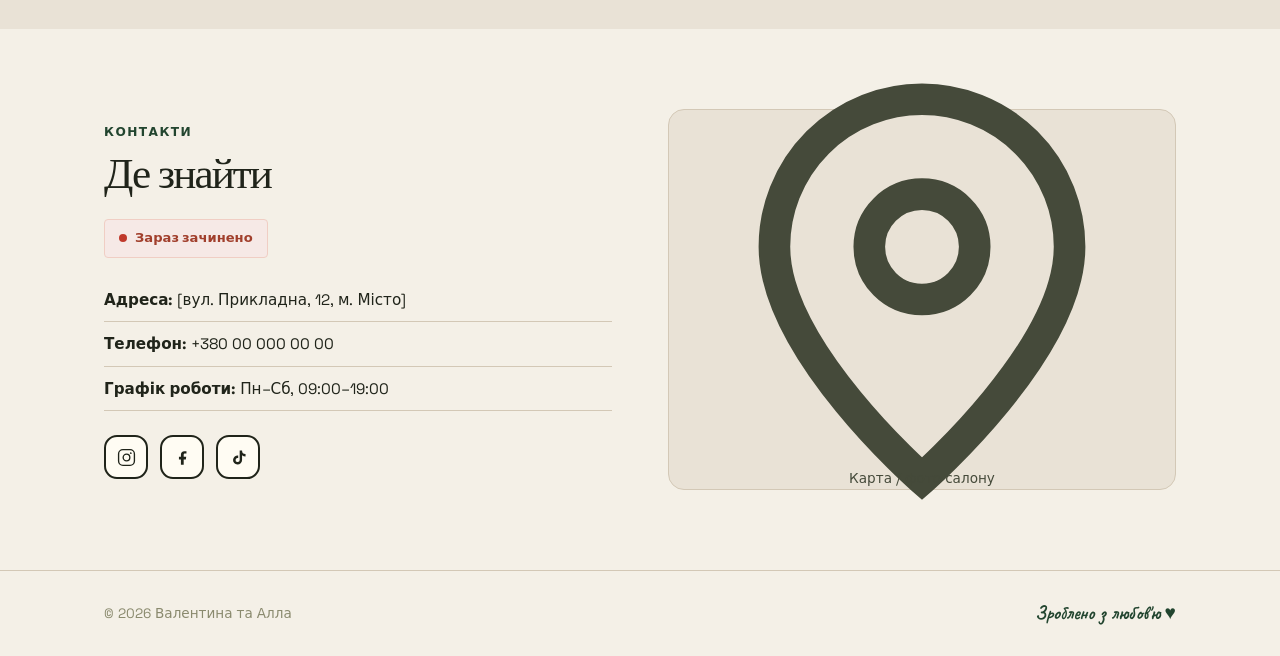
==== commit 85db9304: "feat: redesign salon with softer corners" ====
--- a/index.html
+++ b/index.html
@@ -65,9 +65,9 @@
   <div class="wrap header-inner">
     <a class="logo" href="#top">Валентина&nbsp;&amp;&nbsp;Алла</a>
     <nav class="nav" id="nav">
+      <a href="#about">Майстрині</a>
+      <a href="#gallery">Історії робіт</a>
       <a href="#services">Послуги</a>
-      <a href="#gallery">Роботи</a>
-      <a href="#about">Майстри</a>
       <a href="#reviews">Відгуки</a>
       <a href="#booking">Запис</a>
       <a href="#contacts">Контакти</a>
@@ -81,46 +81,57 @@
 
 <main>
 
-  <section class="hero">
-    <div class="hero-glow" aria-hidden="true"></div>
-    <div class="wrap hero-inner">
-      <p class="eyebrow stamp">Перукарі · [Місто]</p>
-      <h1>Зачіска, яка&nbsp;<em>говорить</em> за&nbsp;вас</h1>
-      <p class="lead">Стрижки, фарбування та укладки з увагою до деталей. Стрижемо всіх — дітей, бабусь і дідусів, чоловіків і жінок.</p>
-      <div class="hero-actions">
-        <a class="btn btn-primary" href="#booking">Записатись онлайн</a>
-        <a class="btn btn-ghost" href="#gallery">Наші роботи</a>
-      </div>
-      <p class="hero-experience">15+ років досвіду · багато постійних клієнтів</p>
-    </div>
-  </section>
-
-  <div class="marquee" aria-hidden="true">
-    <div class="marquee-track">
-      <span>Стрижки</span><span>·</span><span>Фарбування</span><span>·</span><span>Укладки</span><span>·</span><span>Запис онлайн</span><span>·</span>
-      <span>Стрижки</span><span>·</span><span>Фарбування</span><span>·</span><span>Укладки</span><span>·</span><span>Запис онлайн</span><span>·</span>
-      <span>Стрижки</span><span>·</span><span>Фарбування</span><span>·</span><span>Укладки</span><span>·</span><span>Запис онлайн</span><span>·</span>
-      <span>Стрижки</span><span>·</span><span>Фарбування</span><span>·</span><span>Укладки</span><span>·</span><span>Запис онлайн</span><span>·</span>
-      <span>Стрижки</span><span>·</span><span>Фарбування</span><span>·</span><span>Укладки</span><span>·</span><span>Запис онлайн</span><span>·</span>
-      <span>Стрижки</span><span>·</span><span>Фарбування</span><span>·</span><span>Укладки</span><span>·</span><span>Запис онлайн</span><span>·</span>
-      <span>Стрижки</span><span>·</span><span>Фарбування</span><span>·</span><span>Укладки</span><span>·</span><span>Запис онлайн</span><span>·</span>
-      <span>Стрижки</span><span>·</span><span>Фарбування</span><span>·</span><span>Укладки</span><span>·</span><span>Запис онлайн</span><span>·</span>
-      <span>Стрижки</span><span>·</span><span>Фарбування</span><span>·</span><span>Укладки</span><span>·</span><span>Запис онлайн</span><span>·</span>
-      <span>Стрижки</span><span>·</span><span>Фарбування</span><span>·</span><span>Укладки</span><span>·</span><span>Запис онлайн</span><span>·</span>
-      <span>Стрижки</span><span>·</span><span>Фарбування</span><span>·</span><span>Укладки</span><span>·</span><span>Запис онлайн</span><span>·</span>
-      <span>Стрижки</span><span>·</span><span>Фарбування</span><span>·</span><span>Укладки</span><span>·</span><span>Запис онлайн</span><span>·</span>
-      <span>Стрижки</span><span>·</span><span>Фарбування</span><span>·</span><span>Укладки</span><span>·</span><span>Запис онлайн</span><span>·</span>
-      <span>Стрижки</span><span>·</span><span>Фарбування</span><span>·</span><span>Укладки</span><span>·</span><span>Запис онлайн</span><span>·</span>
-      <span>Стрижки</span><span>·</span><span>Фарбування</span><span>·</span><span>Укладки</span><span>·</span><span>Запис онлайн</span><span>·</span>
-      <span>Стрижки</span><span>·</span><span>Фарбування</span><span>·</span><span>Укладки</span><span>·</span><span>Запис онлайн</span><span>·</span>
-    </div>
-  </div>
+  <section class="hero" aria-labelledby="hero-title">
+    <div class="wrap hero-layout">
+      <div class="hero-copy">
+        <p class="eyebrow">Перукарська майстерня / Валентина та Алла</p>
+        <h1 id="hero-title">Два майстри.<br>Два <em>почерки.</em><br>Ваш характер.</h1>
+        <p class="lead">Стрижки, фарбування та укладки. Знайомтеся з майстринями й обирайте, кому довірити своє волосся.</p>
+        <div class="hero-actions"><a class="btn btn-primary" href="#about">Познайомитись із майстринями <span aria-hidden="true">↗</span></a><a class="text-link" href="#gallery">Подивитись роботи ↓</a></div>
+      </div>
+      <div class="hero-portraits" aria-label="Місця для портретів майстринь">
+        <figure class="portrait portrait-valentina"><div class="portrait-placeholder"><span class="portrait-letter" aria-hidden="true">В</span><span class="material-label">Місце для фото Валентини</span></div><figcaption><span>Валентина</span><span class="portrait-index">01</span></figcaption></figure>
+        <figure class="portrait portrait-alla"><div class="portrait-placeholder"><span class="portrait-letter" aria-hidden="true">А</span><span class="material-label">Місце для фото Алли</span></div><figcaption><span>Алла</span><span class="portrait-index">02</span></figcaption></figure>
+        <p class="portrait-note">Знайомство починається з людей.</p>
+      </div>
+    </div>
+    <div class="wrap hero-bottom"><span>Стрижки / Колір / Догляд</span><a href="#about">Ближче до майстринь <span aria-hidden="true">↓</span></a></div>
+  </section>
+
+  <section class="section about" id="about">
+    <div class="wrap">
+      <div class="section-heading"><div><p class="eyebrow">01 / Знайомство</p><h2>За кожною роботою —<br><em>своя майстриня.</em></h2></div><p>Тут буде їхня історія: підхід до волосся, улюблені техніки та слова, з яких починається знайомство.</p></div>
+      <div class="master-profiles">
+        <article class="master-profile"><span class="profile-number" aria-hidden="true">01</span><h3>Валентина</h3><p class="team-role">Перукарка</p><p class="pending-copy">Місце для розповіді Валентини про її підхід і спеціалізацію.</p><div class="profile-details"><span>Улюблені техніки</span><span>Додамо після знайомства</span></div><a class="text-link" href="#booking" data-master="Валентина">Записатись до Валентини ↗</a></article>
+        <article class="master-profile"><span class="profile-number" aria-hidden="true">02</span><h3>Алла</h3><p class="team-role">Перукарка</p><p class="pending-copy">Місце для розповіді Алли про її підхід і спеціалізацію.</p><div class="profile-details"><span>Улюблені техніки</span><span>Додамо після знайомства</span></div><a class="text-link" href="#booking" data-master="Алла">Записатись до Алли ↗</a></article>
+      </div>
+    </div>
+  </section>
+
+  <section class="section stories" id="gallery">
+    <div class="wrap">
+      <div class="section-heading"><div><p class="eyebrow">02 / Історії волосся</p><h2>Більше, ніж<br><em>фото результату.</em></h2></div><p>Запит, рішення, результат. Поки готуємо матеріали, залишили місця для справжніх історій до та після.</p></div>
+      <div class="work-stories">
+        <article class="work-story">
+          <div class="story-visual"><div class="story-photo story-before"><span>До</span><small>Місце для фото</small></div><div class="story-photo story-after"><span>Після</span><small>Місце для фото</small></div><span class="story-number" aria-hidden="true">01</span></div>
+          <div class="story-copy"><p class="eyebrow">Майбутня історія / 01</p><h3>Форма та стрижка</h3><dl><div><dt>Запит</dt><dd>Додамо побажання клієнтки.</dd></div><div><dt>Рішення</dt><dd>Опишемо роботу майстрині.</dd></div><div><dt>Час / Вартість</dt><dd>Уточнимо для цієї роботи.</dd></div></dl><a class="text-link" href="#booking" data-service="Жіноча стрижка">Обговорити схожу роботу ↗</a></div>
+        </article>
+        <article class="work-story">
+          <div class="story-visual"><div class="story-photo story-before"><span>До</span><small>Місце для фото</small></div><div class="story-photo story-after"><span>Після</span><small>Місце для фото</small></div><span class="story-number" aria-hidden="true">02</span></div>
+          <div class="story-copy"><p class="eyebrow">Майбутня історія / 02</p><h3>Колір та відтінок</h3><dl><div><dt>Запит</dt><dd>Додамо побажання клієнтки.</dd></div><div><dt>Рішення</dt><dd>Опишемо роботу майстрині.</dd></div><div><dt>Час / Вартість</dt><dd>Уточнимо для цієї роботи.</dd></div></dl><a class="text-link" href="#booking" data-service="Фарбування">Обговорити схожу роботу ↗</a></div>
+        </article>
+        <article class="work-story">
+          <div class="story-visual"><div class="story-photo story-before"><span>До</span><small>Місце для фото</small></div><div class="story-photo story-after"><span>Після</span><small>Місце для фото</small></div><span class="story-number" aria-hidden="true">03</span></div>
+          <div class="story-copy"><p class="eyebrow">Майбутня історія / 03</p><h3>Укладка та настрій</h3><dl><div><dt>Запит</dt><dd>Додамо побажання клієнтки.</dd></div><div><dt>Рішення</dt><dd>Опишемо роботу майстрині.</dd></div><div><dt>Час / Вартість</dt><dd>Уточнимо для цієї роботи.</dd></div></dl><a class="text-link" href="#booking" data-service="Укладка">Обговорити схожу роботу ↗</a></div>
+        </article>
+      </div>
+    </div>
+  </section>
 
   <section class="section" id="services">
-    <svg class="doodle" aria-hidden="true" style="top:6%; right:5%;" viewBox="0 0 256 256" fill="currentColor"><path d="M200 88a32 32 0 1 0-32 32a32 32 0 0 0 32-32m-32 16a16 16 0 1 1 16-16a16 16 0 0 1-16 16m9.42 102.62L209 137.07A64 64 0 0 0 168 24a8.4 8.4 0 0 0-1.32.11L29.37 47A16 16 0 0 0 16 62.78v50.44A16 16 0 0 0 29.37 129L128 145.44V200a16 16 0 0 0 16 16a40 40 0 0 0 40 40h16a8 8 0 0 0 0-16h-16a24 24 0 0 1-24-24h2.85a16 16 0 0 0 14.57-9.38M32 62.78L168.64 40a48 48 0 0 1 0 96L32 113.23Zm134.68 89.11a8.4 8.4 0 0 0 1.32.11a63.9 63.9 0 0 0 17.82-2.54l-23 50.54H144v-51.89Z"/></svg>
     <div class="wrap">
-      <p class="eyebrow center">Послуги</p>
-      <h2 class="center">Прайс-лист</h2>
+      <p class="eyebrow">03 / Меню майстерні</p>
+      <h2>Що зробимо<br><em>для вашого волосся</em></h2>
 
       <div class="services-grid">
 
@@ -159,89 +170,9 @@
     </div>
   </section>
 
-  <section class="section alt" id="gallery">
-    <div class="wrap">
-      <p class="eyebrow center">Портфоліо</p>
-      <h2 class="center">Наші роботи</h2>
-      <div class="gallery-grid">
-        <div class="gallery-item ph"><svg viewBox="0 0 24 24" fill="none" stroke="currentColor" stroke-width="1.5"><rect x="3" y="3" width="18" height="18" rx="3"/><circle cx="9" cy="9" r="2"/><path d="M21 15l-5-5-9 9"/></svg><span>Фото 1</span></div>
-        <div class="gallery-item ph"><svg viewBox="0 0 24 24" fill="none" stroke="currentColor" stroke-width="1.5"><rect x="3" y="3" width="18" height="18" rx="3"/><circle cx="9" cy="9" r="2"/><path d="M21 15l-5-5-9 9"/></svg><span>Фото 2</span></div>
-        <div class="gallery-item ph"><svg viewBox="0 0 24 24" fill="none" stroke="currentColor" stroke-width="1.5"><rect x="3" y="3" width="18" height="18" rx="3"/><circle cx="9" cy="9" r="2"/><path d="M21 15l-5-5-9 9"/></svg><span>Фото 3</span></div>
-        <div class="gallery-item ph"><svg viewBox="0 0 24 24" fill="none" stroke="currentColor" stroke-width="1.5"><rect x="3" y="3" width="18" height="18" rx="3"/><circle cx="9" cy="9" r="2"/><path d="M21 15l-5-5-9 9"/></svg><span>Фото 4</span></div>
-        <div class="gallery-item ph"><svg viewBox="0 0 24 24" fill="none" stroke="currentColor" stroke-width="1.5"><rect x="3" y="3" width="18" height="18" rx="3"/><circle cx="9" cy="9" r="2"/><path d="M21 15l-5-5-9 9"/></svg><span>Фото 5</span></div>
-        <div class="gallery-item ph"><svg viewBox="0 0 24 24" fill="none" stroke="currentColor" stroke-width="1.5"><rect x="3" y="3" width="18" height="18" rx="3"/><circle cx="9" cy="9" r="2"/><path d="M21 15l-5-5-9 9"/></svg><span>Фото 6</span></div>
-      </div>
-      <p class="gallery-note">Заглушки — заміни на реальні фото робіт у папці <code>assets/</code>.</p>
-    </div>
-  </section>
-
-  <section class="section about" id="about">
-    <svg class="doodle d-accent" aria-hidden="true" style="top:10%; left:4%;" viewBox="0 0 24 24" fill="currentColor" stroke="none"><path d="M12 2l1.8 6.2L20 10l-6.2 1.8L12 18l-1.8-6.2L4 10l6.2-1.8L12 2z"/></svg>
-    <svg class="doodle d-2" aria-hidden="true" style="bottom:8%; right:5%;" viewBox="0 0 24 24" fill="none" stroke="currentColor" stroke-width="1.5"><circle cx="6" cy="6" r="2.3"/><circle cx="6" cy="18" r="2.3"/><path d="M8.3 7.5L20 19M8.3 16.5L20 5"/></svg>
-    <div class="wrap">
-      <p class="eyebrow center">Команда</p>
-      <h2 class="center">Наші майстри</h2>
-
-      <div class="team-grid">
-
-        <div class="team-card">
-          <div class="team-photo ph"><svg viewBox="0 0 24 24" fill="none" stroke="currentColor" stroke-width="1.5"><circle cx="12" cy="8" r="4"/><path d="M4 21c0-4.4 3.6-8 8-8s8 3.6 8 8"/></svg><span>Фото Валентини</span></div>
-          <div class="team-text">
-            <h3>Валентина</h3>
-            <p class="team-role">Перукар</p>
-            <p>Стрижки, фарбування, укладки та догляд за волоссям. Приймає всіх — дітей, бабусь і дідусів, чоловіків і жінок, кожному приділить час і увагу.</p>
-            <ul class="about-list">
-              <li>15+ років практики та щирої любові до справи</li>
-              <li>Багато постійних клієнтів</li>
-            </ul>
-          </div>
-        </div>
-
-        <div class="team-card">
-          <div class="team-photo ph"><svg viewBox="0 0 24 24" fill="none" stroke="currentColor" stroke-width="1.5"><circle cx="12" cy="8" r="4"/><path d="M4 21c0-4.4 3.6-8 8-8s8 3.6 8 8"/></svg><span>Фото Алли</span></div>
-          <div class="team-text">
-            <h3>Алла</h3>
-            <p class="team-role">Перукар</p>
-            <p>Ті самі напрямки роботи — стрижки, фарбування, укладки та догляд. Уважна до побажань кожного клієнта.</p>
-            <ul class="about-list">
-              <li>15+ років практики та щирої любові до справи</li>
-              <li>Багато постійних клієнтів</li>
-            </ul>
-          </div>
-        </div>
-
-      </div>
-    </div>
-  </section>
-
-  <section class="section" id="reviews">
-    <div class="wrap">
-      <p class="eyebrow center">Відгуки</p>
-      <h2 class="center">Що кажуть клієнти</h2>
-
-      <div class="reviews-grid">
-        <div class="review-card">
-          <div class="review-stars">★★★★★</div>
-          <p>«Ходжу до Алли вже другий рік — жодного разу не розчарувалась. Завжди слухає побажання і радить те, що реально пасує».</p>
-          <div class="review-author">— Оксана, стрижка + фарбування</div>
-        </div>
-        <div class="review-card">
-          <div class="review-stars">★★★★★</div>
-          <p>«Валентина зробила балаяж мрії! Записалась онлайн за 2 хвилини, все чітко і без нервів».</p>
-          <div class="review-author">— Юлія, балаяж</div>
-        </div>
-        <div class="review-card">
-          <div class="review-stars">★★★★★</div>
-          <p>«Дуже затишна атмосфера, майстри уважні до деталей. Кератинове випрямлення тримається вже 4 місяці».</p>
-          <div class="review-author">— Ірина, кератин</div>
-        </div>
-      </div>
-      <p class="gallery-note">Заглушки-відгуки — заміни на реальні після перших клієнтів.</p>
-    </div>
-  </section>
+  <section class="section feedback" id="reviews"><div class="wrap feedback-inner"><p class="eyebrow">04 / Слова клієнтів</p><h2>Враження, які<br><em>залишаються.</em></h2><p class="pending-copy">Тут з’являться справжні відгуки клієнтів — їхні слова та посилання на джерело.</p></div></section>
 
   <section class="section alt" id="booking">
-    <svg class="doodle d-accent d-3" aria-hidden="true" style="top:8%; right:6%;" viewBox="0 0 24 24" fill="currentColor" stroke="none"><path d="M12 21s-7-4.5-9.5-9A5.5 5.5 0 0 1 12 6a5.5 5.5 0 0 1 9.5 6c-2.5 4.5-9.5 9-9.5 9z"/></svg>
     <div class="wrap">
       <p class="eyebrow center">Запис</p>
       <h2 class="center">Записатись на прийом</h2>
--- a/style.css
+++ b/style.css
@@ -2,16 +2,16 @@
   --ink:#20241a;
   --ink-soft:#454a3a;
   --muted:#8a8a6e;
-  --bg:#f6efdc;
-  --bg-alt:#ecdfb2;
+  --bg:#f4f0e7;
+  --bg-alt:#e9e2d6;
   --card:#fffcf3;
   --accent:#c1531f;
   --accent-soft:#f0c869;
   --accent2:#22452f;
-  --line:#e2d29a;
+  --line:#d3c8b6;
   --radius:16px;
   --maxw:1120px;
-  --hard-shadow:4px 4px 0 var(--ink);
+  --hard-shadow:none;
   font-size:16px;
 }
 
@@ -81,15 +81,6 @@
 .center{text-align:center;}
 .center.eyebrow{display:block;}
 
-/* "Rubber stamp" badge variant — used for the hero's eyebrow */
-.stamp{
-  border:2px solid var(--accent2);
-  border-radius:100px;
-  padding:6px 16px;
-  transform:rotate(-3deg);
-  background:var(--bg);
-}
-
 /* Buttons */
 .btn{
   display:inline-flex;
@@ -97,14 +88,14 @@
   justify-content:center;
   gap:.5em;
   padding:14px 28px;
-  border-radius:100px;
+  border-radius:24px;
   font-weight:700;
   font-size:.95rem;
   border:2px solid var(--ink);
   cursor:pointer;
   transition:transform .15s ease, box-shadow .15s ease, background .2s ease, color .2s ease, border-color .2s ease;
   white-space:nowrap;
-  box-shadow:3px 3px 0 var(--ink);
+  box-shadow:none;
 }
 .btn:hover{transform:translate(-2px,-2px); box-shadow:5px 5px 0 var(--ink);}
 .btn:active{transform:translate(1px,1px); box-shadow:1px 1px 0 var(--ink);}
@@ -112,8 +103,8 @@
 .btn-primary:hover{background:#a8481a;}
 .btn-ghost{background:var(--card); color:var(--ink);}
 .btn-ghost:hover, .btn-ghost:active{color:var(--accent2);}
-.btn-small{padding:10px 20px; font-size:.85rem; box-shadow:2px 2px 0 var(--ink);}
-.btn-small:hover{box-shadow:3px 3px 0 var(--ink);}
+.btn-small{padding:10px 20px; font-size:.85rem; box-shadow:none;}
+.btn-small:hover{box-shadow:none;}
 
 /* Header */
 .site-header{
@@ -141,255 +132,6 @@
 .burger{display:none; flex-direction:column; gap:5px; background:none; border:none; cursor:pointer; padding:8px;}
 .burger span{width:22px; height:2px; background:var(--ink); display:block;}
 
-/* Hero */
-.hero{padding:100px 0 76px; position:relative; overflow:hidden;}
-.hero-glow{
-  position:absolute;
-  top:-40px; right:-90px;
-  width:340px; height:340px;
-  background:repeating-linear-gradient(
-    45deg,
-    var(--accent) 0 15px,
-    var(--card) 15px 30px,
-    var(--accent2) 30px 45px
-  );
-  border-radius:50%;
-  opacity:.95;
-  box-shadow:inset 0 0 40px rgba(0,0,0,.12);
-  pointer-events:none;
-  z-index:0;
-  mask-image:radial-gradient(circle, #000 62%, transparent 75%);
-  -webkit-mask-image:radial-gradient(circle, #000 62%, transparent 75%);
-  animation:barber-spin 14s linear infinite;
-}
-@keyframes barber-spin{to{transform:rotate(360deg);}}
-@media (prefers-reduced-motion:reduce){
-  .hero-glow{animation:none;}
-}
-.hero-inner{max-width:760px; position:relative; z-index:1;}
-.lead{font-size:1.15rem; max-width:560px;}
-.hero-actions{display:flex; gap:16px; margin:32px 0 24px; flex-wrap:wrap;}
-.hero-experience{
-  font-family:'Caveat',cursive;
-  font-size:1.35rem;
-  font-weight:700;
-  color:var(--accent2);
-}
-
-/* Marquee ticker */
-.marquee{
-  overflow:hidden;
-  background:var(--accent2);
-  border-top:2px solid var(--ink);
-  border-bottom:2px solid var(--ink);
-  padding:14px 0;
-  mask-image:linear-gradient(90deg, transparent, #000 8%, #000 92%, transparent);
-  -webkit-mask-image:linear-gradient(90deg, transparent, #000 8%, #000 92%, transparent);
-}
-.marquee-track{
-  display:flex;
-  gap:16px;
-  white-space:nowrap;
-  width:max-content;
-  animation:marquee-scroll 176s linear infinite;
-}
-.marquee-track span{
-  font-family:'Space Grotesk',sans-serif;
-  font-weight:700;
-  font-size:.95rem;
-  letter-spacing:.04em;
-  text-transform:uppercase;
-  color:var(--bg);
-}
-@keyframes marquee-scroll{
-  from{transform:translateX(0);}
-  to{transform:translateX(-50%);}
-}
-@media (prefers-reduced-motion:reduce){
-  .marquee-track{animation:none;}
-}
-
-/* Sections */
-.section{padding:88px 0; position:relative;}
-
-/* Floating decorative doodles — little bits of motion scattered down the page */
-.doodle{
-  position:absolute;
-  width:40px; height:40px;
-  color:var(--accent2);
-  opacity:.4;
-  pointer-events:none;
-  z-index:0;
-  animation:doodle-float 6.5s ease-in-out infinite;
-}
-.doodle.d-accent{color:var(--accent);}
-.doodle.d-2{animation-delay:-2.2s;}
-.doodle.d-3{animation-delay:-4.3s;}
-@keyframes doodle-float{
-  0%,100%{transform:translateY(0) rotate(-8deg);}
-  50%{transform:translateY(-16px) rotate(8deg);}
-}
-@media (prefers-reduced-motion:reduce){
-  .doodle{animation:none;}
-}
-@media (max-width:720px){
-  .doodle{display:none;}
-}
-.section.alt{background:var(--bg-alt);}
-.section h2.center{margin-bottom:48px;}
-
-/* Services — ticket-style cards */
-.services-grid{
-  display:grid;
-  grid-template-columns:repeat(3,1fr);
-  gap:28px;
-}
-.service-group{
-  background:var(--card);
-  border:2px solid var(--ink);
-  border-radius:var(--radius);
-  padding:28px 28px 24px;
-  box-shadow:var(--hard-shadow);
-  transition:transform .2s ease, box-shadow .2s ease;
-}
-.service-group:nth-child(1){transform:rotate(-1deg);}
-.service-group:nth-child(3){transform:rotate(1deg);}
-.service-group:hover{transform:rotate(0) translateY(-3px); box-shadow:6px 6px 0 var(--ink);}
-.service-group h3{
-  position:relative;
-  padding-bottom:16px;
-  margin-bottom:16px;
-  border-bottom:2px dashed var(--line);
-}
-.service-group h3::before,.service-group h3::after{
-  content:"";
-  position:absolute; bottom:-7px;
-  width:14px; height:14px; border-radius:50%;
-  background:var(--bg);
-  border:2px solid var(--ink);
-}
-.service-group h3::before{left:-28px;}
-.service-group h3::after{right:-28px;}
-.price-list li{
-  display:flex; justify-content:space-between; align-items:baseline;
-  gap:12px;
-  padding:11px 0;
-  border-bottom:1px dashed var(--line);
-  font-size:.95rem;
-}
-.price-list li:last-child{border-bottom:none;}
-.price-list b{color:var(--accent); white-space:nowrap; font-weight:700;}
-.price-note{text-align:center; color:var(--muted); font-size:.85rem; margin-top:36px;}
-
-/* Gallery */
-.gallery-grid{
-  display:grid;
-  grid-template-columns:repeat(3,1fr);
-  gap:20px;
-}
-.gallery-item{
-  aspect-ratio:4/5;
-  border-radius:calc(var(--radius) - 4px);
-  overflow:hidden;
-  border:2px solid var(--ink);
-  transition:transform .25s ease, box-shadow .25s ease;
-}
-.gallery-item:nth-child(3n+1){transform:rotate(-2deg);}
-.gallery-item:nth-child(3n+2){transform:rotate(1deg);}
-.gallery-item:nth-child(3n){transform:rotate(-1deg);}
-.gallery-item:hover, .gallery-item:active{transform:rotate(0) translateY(-4px); box-shadow:5px 5px 0 var(--ink);}
-.gallery-note{text-align:center; color:var(--muted); font-size:.85rem; margin-top:28px;}
-
-.ph{
-  background:repeating-linear-gradient(135deg, var(--bg-alt) 0 16px, var(--accent-soft) 16px 32px);
-  background-size:200% 200%;
-  display:flex; flex-direction:column; align-items:center; justify-content:center;
-  gap:10px;
-  color:var(--accent2); font-weight:700; font-size:.8rem;
-  letter-spacing:.03em;
-}
-.ph span{background:var(--card); padding:4px 10px; border-radius:100px; border:1px solid var(--ink);}
-.ph svg{width:15%; max-width:44px; min-width:22px; opacity:.75; filter:drop-shadow(0 1px 0 var(--card));}
-
-/* Team — polaroid style */
-.team-grid{
-  display:grid;
-  grid-template-columns:1fr 1fr;
-  gap:48px;
-}
-.team-card{
-  display:grid;
-  grid-template-columns:.8fr 1.2fr;
-  gap:26px;
-  align-items:start;
-  background:var(--card);
-  border:2px solid var(--ink);
-  border-radius:var(--radius);
-  padding:24px;
-  box-shadow:var(--hard-shadow);
-  transition:transform .25s ease, box-shadow .25s ease;
-}
-.team-card:nth-child(odd){transform:rotate(-1deg);}
-.team-card:nth-child(even){transform:rotate(1deg);}
-.team-card:hover, .team-card:active{
-  transform:rotate(0) translateY(-4px);
-  box-shadow:6px 6px 0 var(--ink);
-}
-.team-photo{
-  aspect-ratio:3/4;
-  border-radius:6px;
-  border:8px solid #fffdf6;
-  box-shadow:0 0 0 1px var(--line), 0 6px 16px -8px rgba(0,0,0,.25);
-  position:relative;
-}
-.team-photo::after{
-  content:"";
-  position:absolute; top:-14px; left:50%;
-  width:56px; height:22px;
-  background:rgba(240,200,105,.75);
-  border:1px solid rgba(34,69,47,.25);
-  transform:translateX(-50%) rotate(-3deg);
-  animation:tape-sway 4.5s ease-in-out infinite;
-  transform-origin:top center;
-}
-@keyframes tape-sway{
-  0%,100%{transform:translateX(-50%) rotate(-3deg);}
-  50%{transform:translateX(-50%) rotate(3deg);}
-}
-@media (prefers-reduced-motion:reduce){
-  .team-photo::after{animation:none;}
-}
-.team-text h3{
-  font-family:'Caveat',cursive;
-  font-weight:700;
-  font-size:2.1rem;
-  line-height:1;
-  color:var(--accent2);
-  margin-bottom:.1em;
-}
-.team-role{
-  color:var(--accent);
-  font-weight:700;
-  font-size:.82rem;
-  text-transform:uppercase;
-  letter-spacing:.06em;
-  margin-bottom:12px;
-}
-.about-list{margin-top:20px;}
-.about-list li{
-  position:relative;
-  padding-left:24px;
-  margin-bottom:10px;
-  color:var(--ink-soft);
-  font-size:.95rem;
-}
-.about-list li::before{
-  content:"";
-  position:absolute; left:0; top:8px;
-  width:9px; height:9px; border-radius:50%;
-  background:var(--accent);
-}
-
 /* Booking form */
 .booking-lead{max-width:520px; margin:0 auto 40px; color:var(--muted);}
 .booking-form{
@@ -408,7 +150,7 @@
   font-family:inherit;
   font-size:.95rem;
   padding:12px 14px;
-  border-radius:10px;
+  border-radius:12px;
   border:1.5px solid var(--line);
   background:var(--bg);
   color:var(--ink);
@@ -436,7 +178,7 @@
   font-size:.95rem;
   font-weight:500;
   padding:12px 14px;
-  border-radius:10px;
+  border-radius:12px;
   border:1.5px solid var(--line);
   background:var(--bg);
   color:var(--ink);
@@ -555,7 +297,7 @@
   font-size:.82rem;
   font-weight:700;
   padding:8px 14px;
-  border-radius:100px;
+  border-radius:4px;
   margin-bottom:20px;
   background:var(--bg-alt);
   color:var(--ink-soft);
@@ -580,7 +322,7 @@
   border:2px solid var(--ink);
   color:var(--ink);
   background:var(--card);
-  box-shadow:2px 2px 0 var(--ink);
+  box-shadow:none;
   transition:transform .2s ease, box-shadow .2s ease, color .2s ease, background .2s ease;
 }
 .social-link svg{width:19px; height:19px;}
@@ -595,38 +337,6 @@
 .site-footer{border-top:2px solid var(--ink); padding:28px 0; margin-top:0;}
 .footer-inner{display:flex; justify-content:space-between; align-items:center; font-size:.85rem; color:var(--muted);}
 .footer-made{font-family:'Caveat',cursive; font-size:1.2rem; font-weight:700; color:var(--accent2);}
-
-/* Reviews — speech-bubble cards */
-.reviews-grid{
-  display:grid;
-  grid-template-columns:repeat(3,1fr);
-  gap:28px;
-  margin-bottom:8px;
-}
-.review-card{
-  position:relative;
-  background:var(--card);
-  border:2px solid var(--ink);
-  border-radius:var(--radius);
-  padding:28px;
-  display:flex; flex-direction:column; gap:14px;
-  box-shadow:var(--hard-shadow);
-  transition:transform .25s ease, box-shadow .25s ease;
-}
-.review-card::after{
-  content:"";
-  position:absolute; left:32px; bottom:-14px;
-  width:24px; height:24px;
-  background:var(--card);
-  border-right:2px solid var(--ink);
-  border-bottom:2px solid var(--ink);
-  transform:rotate(45deg);
-  clip-path:polygon(0 0, 100% 100%, 0 100%);
-}
-.review-card:hover, .review-card:active{transform:translateY(-4px); box-shadow:6px 6px 0 var(--ink);}
-.review-stars{color:var(--accent); letter-spacing:.1em; font-size:.9rem;}
-.review-card p{color:var(--ink-soft); font-size:.95rem; margin:0;}
-.review-author{font-size:.82rem; font-weight:700; color:var(--ink);}
 
 /* Scroll reveal */
 .reveal{opacity:0; transform:translateY(24px); transition:opacity .6s ease, transform .6s ease;}
@@ -642,10 +352,10 @@
   background:var(--accent); color:#fff;
   text-align:center;
   padding:15px;
-  border-radius:100px;
+  border-radius:24px;
   font-weight:700; font-size:.95rem;
   border:2px solid var(--ink);
-  box-shadow:3px 3px 0 var(--ink);
+  box-shadow:none;
 }
 
 /* Back to top */
@@ -657,7 +367,7 @@
   border:2px solid var(--ink);
   background:var(--card);
   color:var(--ink);
-  box-shadow:3px 3px 0 var(--ink);
+  box-shadow:none;
   cursor:pointer;
   opacity:0;
   transform:translateY(10px);
@@ -669,39 +379,7 @@
 .back-to-top:hover, .back-to-top:active{color:var(--accent); box-shadow:4px 4px 0 var(--ink);}
 
 /* Responsive */
-@media (max-width:900px){
-  .services-grid{grid-template-columns:1fr;}
-  .service-group{transform:none !important;}
-  .gallery-grid{grid-template-columns:repeat(2,1fr);}
-  .contacts-inner{grid-template-columns:1fr;}
-  .team-grid{grid-template-columns:1fr;}
-  .team-card{transform:none !important;}
-  .reviews-grid{grid-template-columns:1fr;}
-}
-@media (max-width:560px){
-  .team-card{grid-template-columns:1fr;}
-  .team-photo{max-width:220px;}
-}
-@media (max-width:720px){
-  /* Swipeable horizontal gallery instead of a static grid */
-  .gallery-grid{
-    display:flex;
-    grid-template-columns:none;
-    overflow-x:auto;
-    scroll-snap-type:x mandatory;
-    gap:14px;
-    margin:0 -24px;
-    padding:2px 24px 10px;
-    -webkit-overflow-scrolling:touch;
-    scrollbar-width:none;
-  }
-  .gallery-grid::-webkit-scrollbar{display:none;}
-  .gallery-item{
-    flex:0 0 72%;
-    scroll-snap-align:center;
-    transform:none !important;
-  }
-}
+@media (max-width:900px){.contacts-inner{grid-template-columns:1fr;}}
 /* backdrop-filter on an ancestor creates a new containing block for
    position:fixed descendants (CSS Filter Effects spec) — that silently
    breaks .nav's fixed full-screen positioning below, so it must be off
@@ -725,10 +403,94 @@
   .header-inner .btn-small{display:none;}
   .form-row{grid-template-columns:1fr;}
   .hero{padding:56px 0 40px;}
-  .hero-glow{width:150px; height:150px; top:-30px; right:-50px; opacity:.55;}
   .section{padding:56px 0;}
   .mobile-cta{display:block;}
   body{padding-bottom:78px;}
   .site-footer{margin-bottom:0;}
   .back-to-top{right:16px; bottom:86px; width:42px; height:42px;}
 }
+
+/* Editorial composition: two masters and work stories. */
+html{scroll-padding-top:96px;}
+h1,h2{font-style:normal; letter-spacing:-.045em;}
+h1 em::after{display:none;}
+h2 em{color:var(--accent); font-weight:400;}
+.site-header{background:rgba(244,240,231,.96);border-bottom:1px solid var(--line);}
+.logo{font-style:normal;}
+.nav{gap:22px;}
+.btn{border-width:1px; padding:14px 20px;}
+.btn:hover,.btn-small:hover{transform:none;box-shadow:none;}
+.btn:active{transform:none;box-shadow:none;}
+.text-link{display:inline-flex;align-items:center;padding:8px 0;border-bottom:1px solid currentColor;font-size:.9rem;font-weight:600;}
+.text-link:hover{color:var(--accent);}
+a:focus-visible,button:focus-visible{outline:2px solid var(--accent);outline-offset:5px;}
+.hero{padding:72px 0 0;}
+.hero-layout{display:grid;grid-template-columns:1.05fr 1fr;gap:48px;align-items:center;}
+.hero-copy .eyebrow{max-width:320px;line-height:1.7;}
+.hero h1{font-size:clamp(3rem,5.8vw,5.25rem);margin:20px 0 28px;}
+.lead{max-width:440px;font-size:1rem;}
+.hero-actions{display:flex;align-items:center;flex-wrap:wrap;gap:22px;margin:28px 0;}
+.hero-portraits{display:grid;grid-template-columns:1fr 1fr;gap:16px;align-items:start;}
+.portrait{margin:0;min-width:0;}
+.portrait-alla{margin-top:64px;}
+.portrait-placeholder{border-radius:20px;aspect-ratio:3/4;position:relative;display:flex;flex-direction:column;justify-content:space-between;padding:20px;background:#d8d0bc;overflow:hidden;}
+.portrait-alla .portrait-placeholder{background:#b9c4b3;}
+.portrait-letter{font-family:'Fraunces',serif;font-size:clamp(6rem,13vw,12rem);font-style:italic;line-height:1.3;align-self:center;color:rgba(32,36,26,.22);}
+.material-label{font-size:.7rem;line-height:1.6;border-top:1px solid rgba(32,36,26,.25);padding-top:10px;}
+.portrait figcaption{display:flex;justify-content:space-between;align-items:baseline;gap:8px;border-bottom:1px solid var(--line);padding:12px 0;font-family:'Fraunces',serif;font-size:1.45rem;}
+.portrait-index{font-family:'Space Grotesk',sans-serif;font-size:.7rem;}
+.portrait-note{grid-column:1/-1;font-family:'Caveat',cursive;font-size:1.35rem;text-align:right;margin:0;color:var(--accent);}
+.hero-bottom{display:flex;justify-content:space-between;gap:20px;padding-top:32px;padding-bottom:24px;margin-top:52px;border-top:1px solid var(--line);font-size:.75rem;letter-spacing:.05em;}
+.section{padding:80px 0;}
+.section-heading{display:grid;grid-template-columns:1.4fr 1fr;gap:64px;align-items:end;margin-bottom:42px;}
+.section-heading h2{margin-bottom:0;}
+.section-heading>p{max-width:350px;font-size:.92rem;margin-bottom:0;}
+.master-profiles{display:grid;grid-template-columns:1fr 1fr;border-top:1px solid var(--ink);}
+.master-profile{position:relative;padding:30px 44px 8px 0;}
+.master-profile+ .master-profile{border-left:1px solid var(--line);padding-left:44px;padding-right:0;}
+.master-profile h3{font-family:'Fraunces',serif;font-size:2.5rem;font-weight:500;}
+.profile-number{position:absolute;right:24px;top:32px;font-size:.8rem;color:var(--muted);}
+.team-role{font-size:.75rem;text-transform:uppercase;letter-spacing:.1em;color:var(--accent);}
+.pending-copy{color:var(--ink-soft);font-size:.9rem;}
+.profile-details{display:flex;justify-content:space-between;flex-wrap:wrap;gap:12px;border-top:1px solid var(--line);border-bottom:1px solid var(--line);padding:16px 0;margin:24px 0;font-size:.75rem;}
+.profile-details span:last-child{color:var(--muted);}
+.stories{background:var(--bg-alt);}
+.work-stories{display:grid;gap:48px;}
+.work-story{display:grid;grid-template-columns:1.3fr 1fr;gap:44px;align-items:center;border-top:1px solid var(--line);padding-top:32px;}
+.story-visual{display:grid;grid-template-columns:1fr 1fr;gap:8px;position:relative;}
+.story-photo{border-radius:16px;overflow:hidden;aspect-ratio:4/5;background:#d6cdbd;display:flex;flex-direction:column;justify-content:space-between;padding:16px;}
+.story-after{background:#c1c9b9;}
+.work-story:nth-child(2) .story-after{background:#ceb39e;}
+.work-story:nth-child(3) .story-after{background:#b8c4c6;}
+.story-photo>span{font-size:.7rem;text-transform:uppercase;letter-spacing:.12em;}
+.story-photo small{font-size:.75rem;color:var(--ink-soft);}
+.story-number{position:absolute;left:50%;top:50%;transform:translate(-50%,-50%);display:grid;place-items:center;width:44px;height:44px;background:var(--bg);border-radius:50%;font-family:'Fraunces',serif;}
+.story-copy h3{font-family:'Fraunces',serif;font-size:1.8rem;font-weight:500;}
+.story-copy dl{margin:24px 0;}
+.story-copy dl>div{display:grid;grid-template-columns:110px 1fr;gap:12px;border-bottom:1px solid var(--line);padding:12px 0;font-size:.8rem;}
+.story-copy dt{font-weight:600;}
+.story-copy dd{margin:0;color:var(--ink-soft);}
+#services h2{margin-bottom:36px;}
+.services-grid{display:grid;grid-template-columns:repeat(3,minmax(0,1fr));gap:32px;}
+.service-group{border-top:1px solid var(--ink);padding-top:20px;}
+.service-group h3{font-size:1rem;margin-bottom:16px;}
+.price-list li{display:flex;justify-content:space-between;align-items:baseline;gap:12px;padding:12px 0;border-bottom:1px solid var(--line);font-size:.82rem;}
+.price-list b{white-space:nowrap;font-weight:500;color:var(--accent);}
+.price-note{font-size:.8rem;color:var(--muted);margin-top:24px;}
+.feedback{padding:40px 0 64px;}
+.feedback-inner{display:grid;grid-template-columns:.7fr 1fr 1fr;gap:32px;align-items:start;}
+.feedback h2{font-size:2rem;}
+.section.alt{background:var(--bg-alt);}
+.map{border:1px solid var(--line);box-shadow:none;}
+.site-footer{border-top:1px solid var(--line);}
+@media(max-width:1000px){.hero-layout{gap:28px;}.nav{gap:16px;}.nav a{font-size:.8rem;}.services-grid{grid-template-columns:1fr;gap:28px;}.section-heading{gap:32px;}}
+@media(max-width:720px){
+.hero{padding:40px 0 0;}.hero-layout{grid-template-columns:1fr;gap:16px;}.hero h1{font-size:clamp(2.8rem,11vw,4.2rem);}.hero-portraits{max-width:480px;width:100%;}.portrait-letter{font-size:30vw;}.portrait-alla{margin-top:32px;}.portrait-note{text-align:left;}.hero-bottom{margin-top:32px;font-size:.65rem;}.hero-bottom a{max-width:140px;text-align:right;}
+.section{padding:48px 0;}.section-heading{grid-template-columns:1fr;gap:16px;margin-bottom:28px;}.master-profiles{grid-template-columns:1fr;}.master-profile,.master-profile+ .master-profile{padding:24px 0;border-left:0;}.master-profile+ .master-profile{border-top:1px solid var(--line);}.work-story{grid-template-columns:1fr;gap:24px;}.work-stories{gap:32px;}.feedback-inner{grid-template-columns:1fr;gap:12px;}.feedback h2{margin-bottom:0;}.portrait-placeholder{padding:14px;}.material-label{font-size:.65rem;}.portrait figcaption{font-size:1.3rem;}.hero-actions .btn{white-space:normal;text-align:left;}.section h2.center{margin-bottom:28px;}
+}
+@media(prefers-reduced-motion:reduce){html{scroll-behavior:auto;}*,*::before,*::after{animation:none!important;transition:none!important;}}
+
+.portrait>img{border-radius:20px;width:100%;aspect-ratio:3/4;object-fit:cover;}
+.story-photo img{border-radius:16px;width:100%;height:100%;object-fit:cover;}
+.map.ph{display:grid;place-items:center;background:var(--bg-alt);color:var(--ink-soft);font-size:.85rem;}
+@media(max-width:720px){.booking-form{padding:24px;}.form-actions{align-items:stretch;}.form-actions .btn{width:100%;white-space:normal;}}
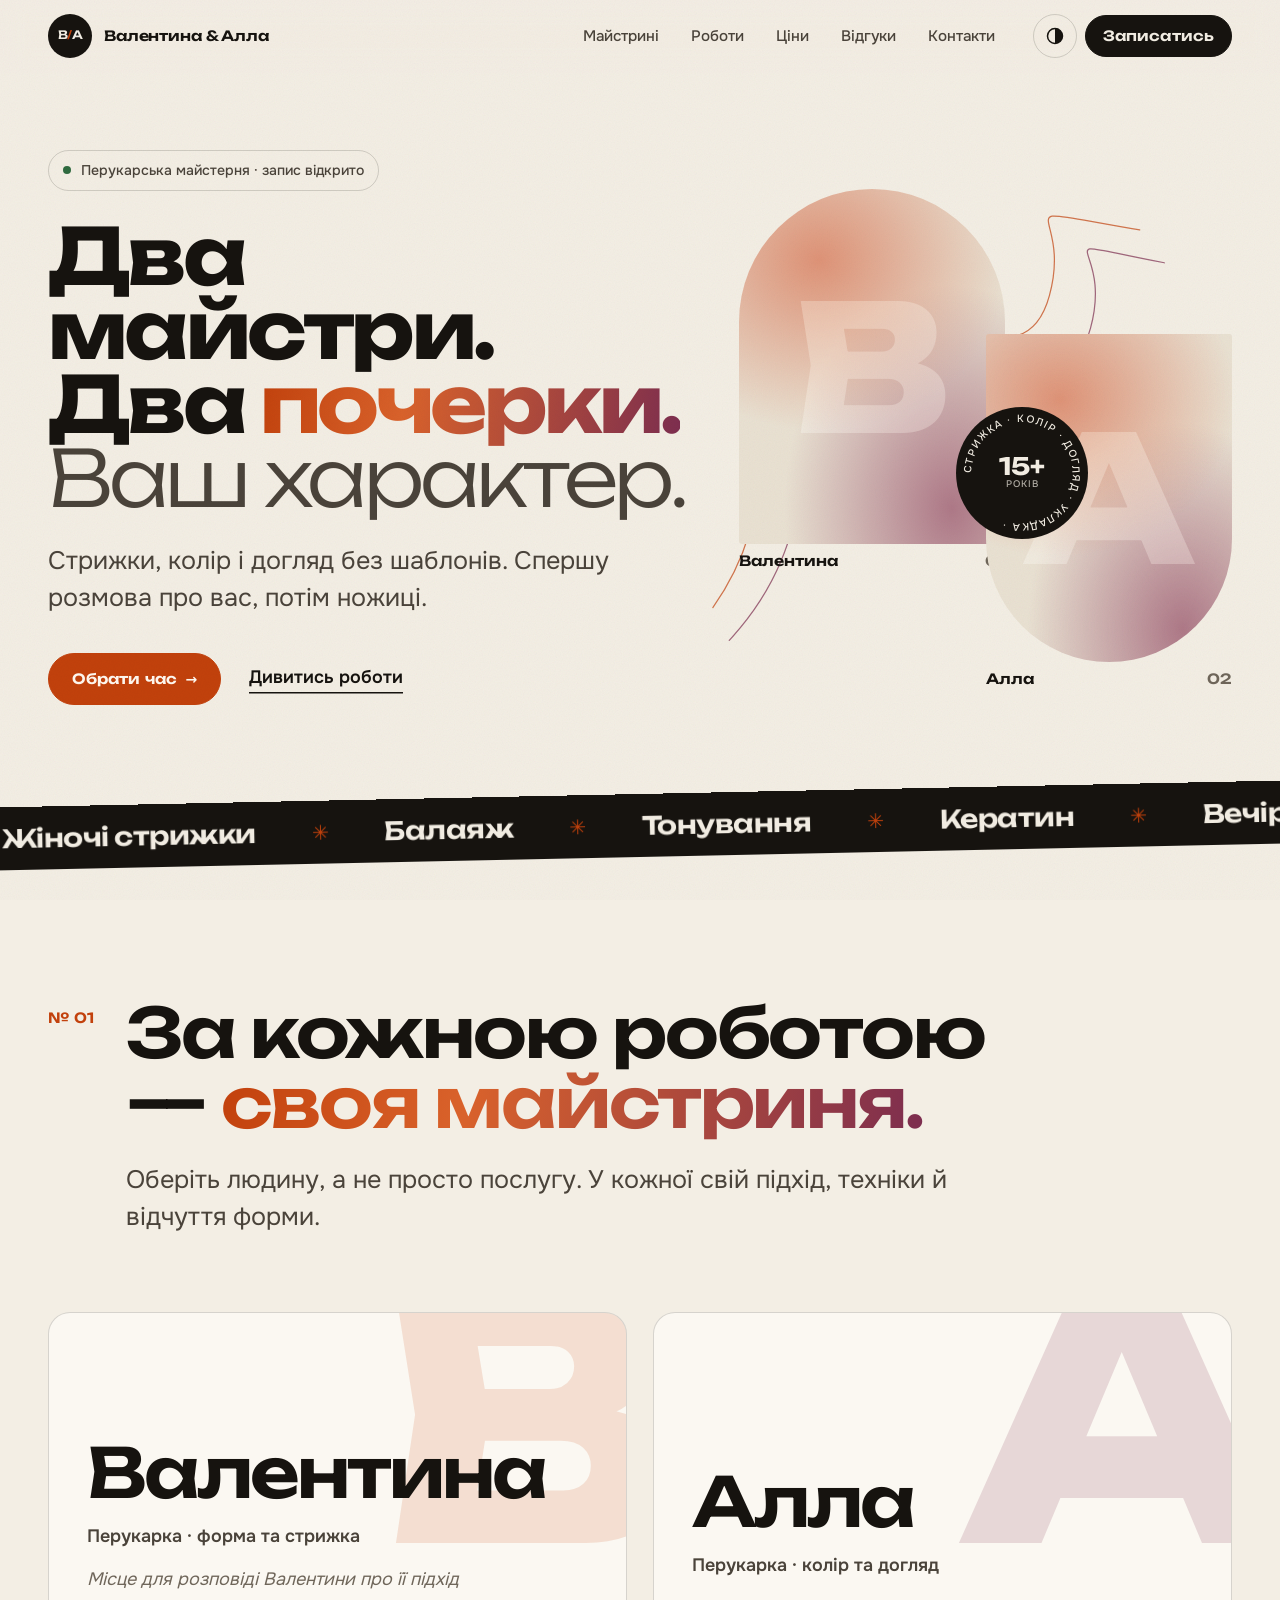
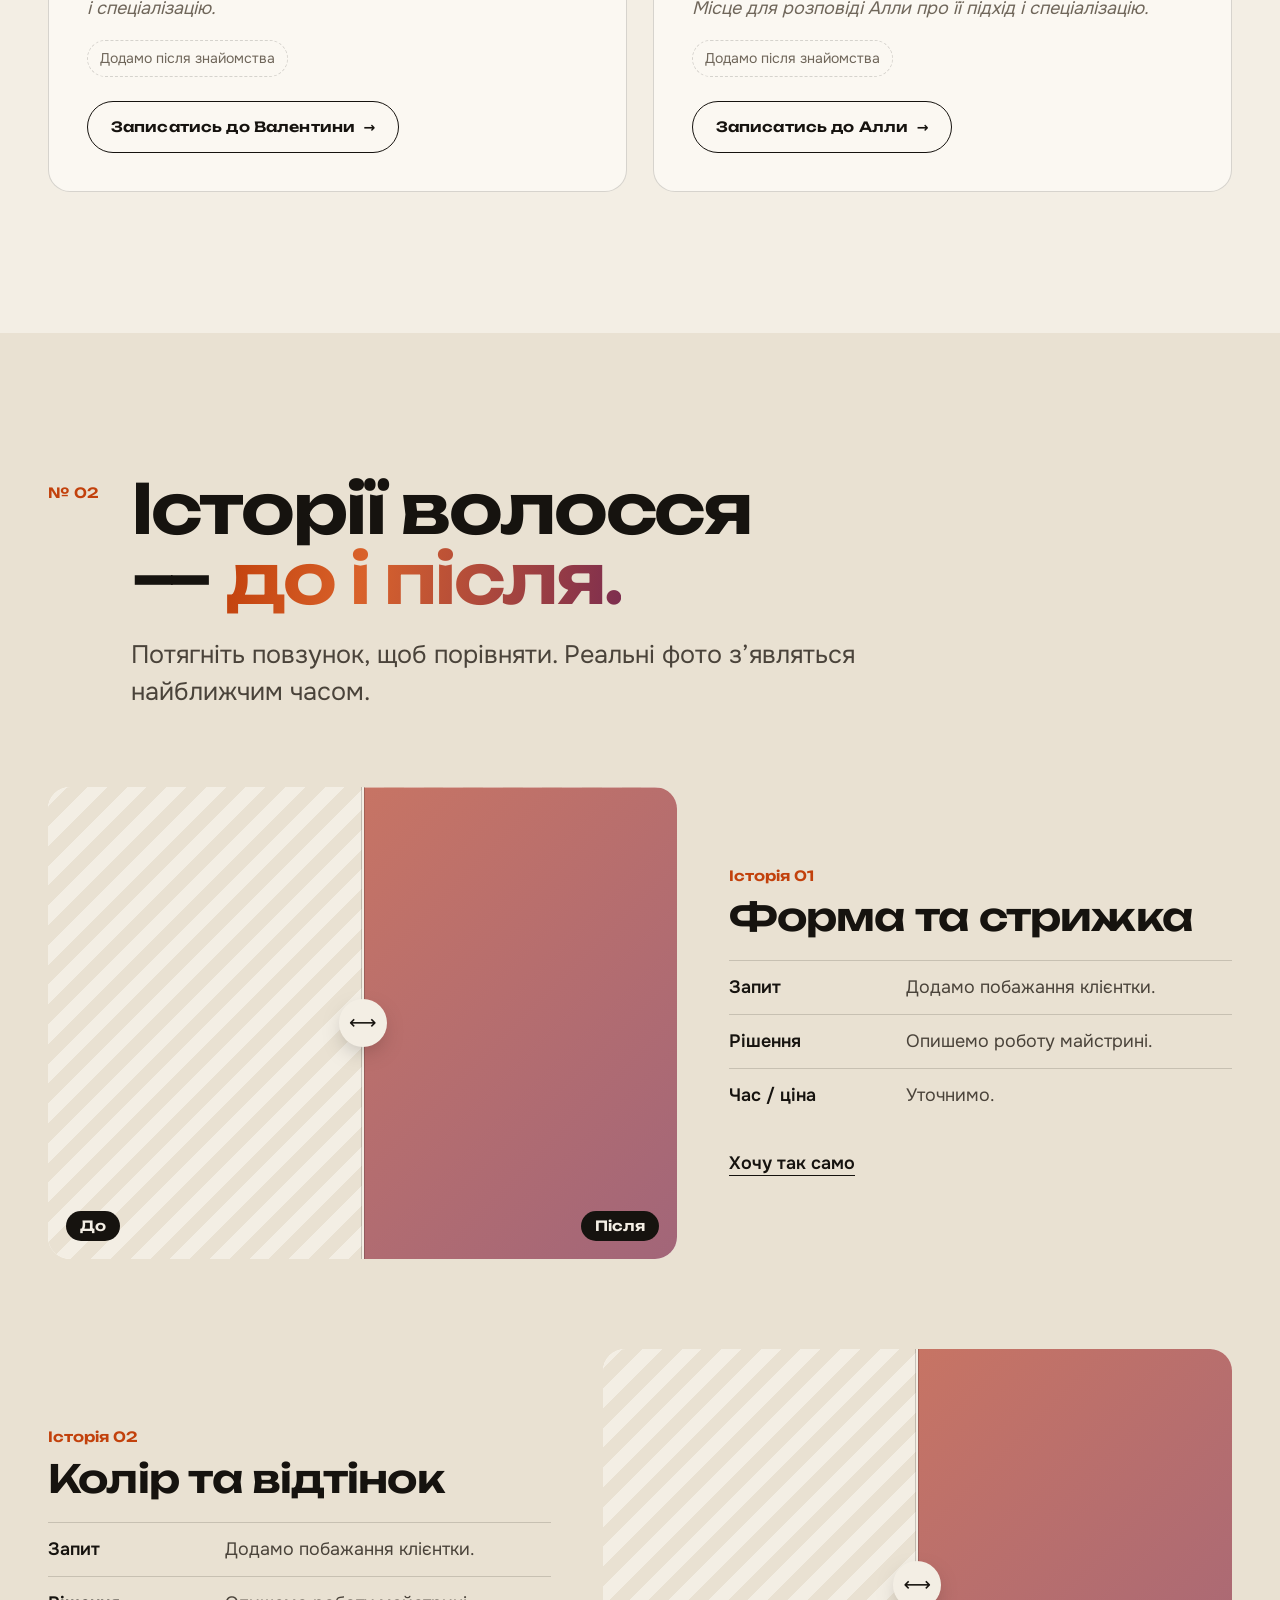
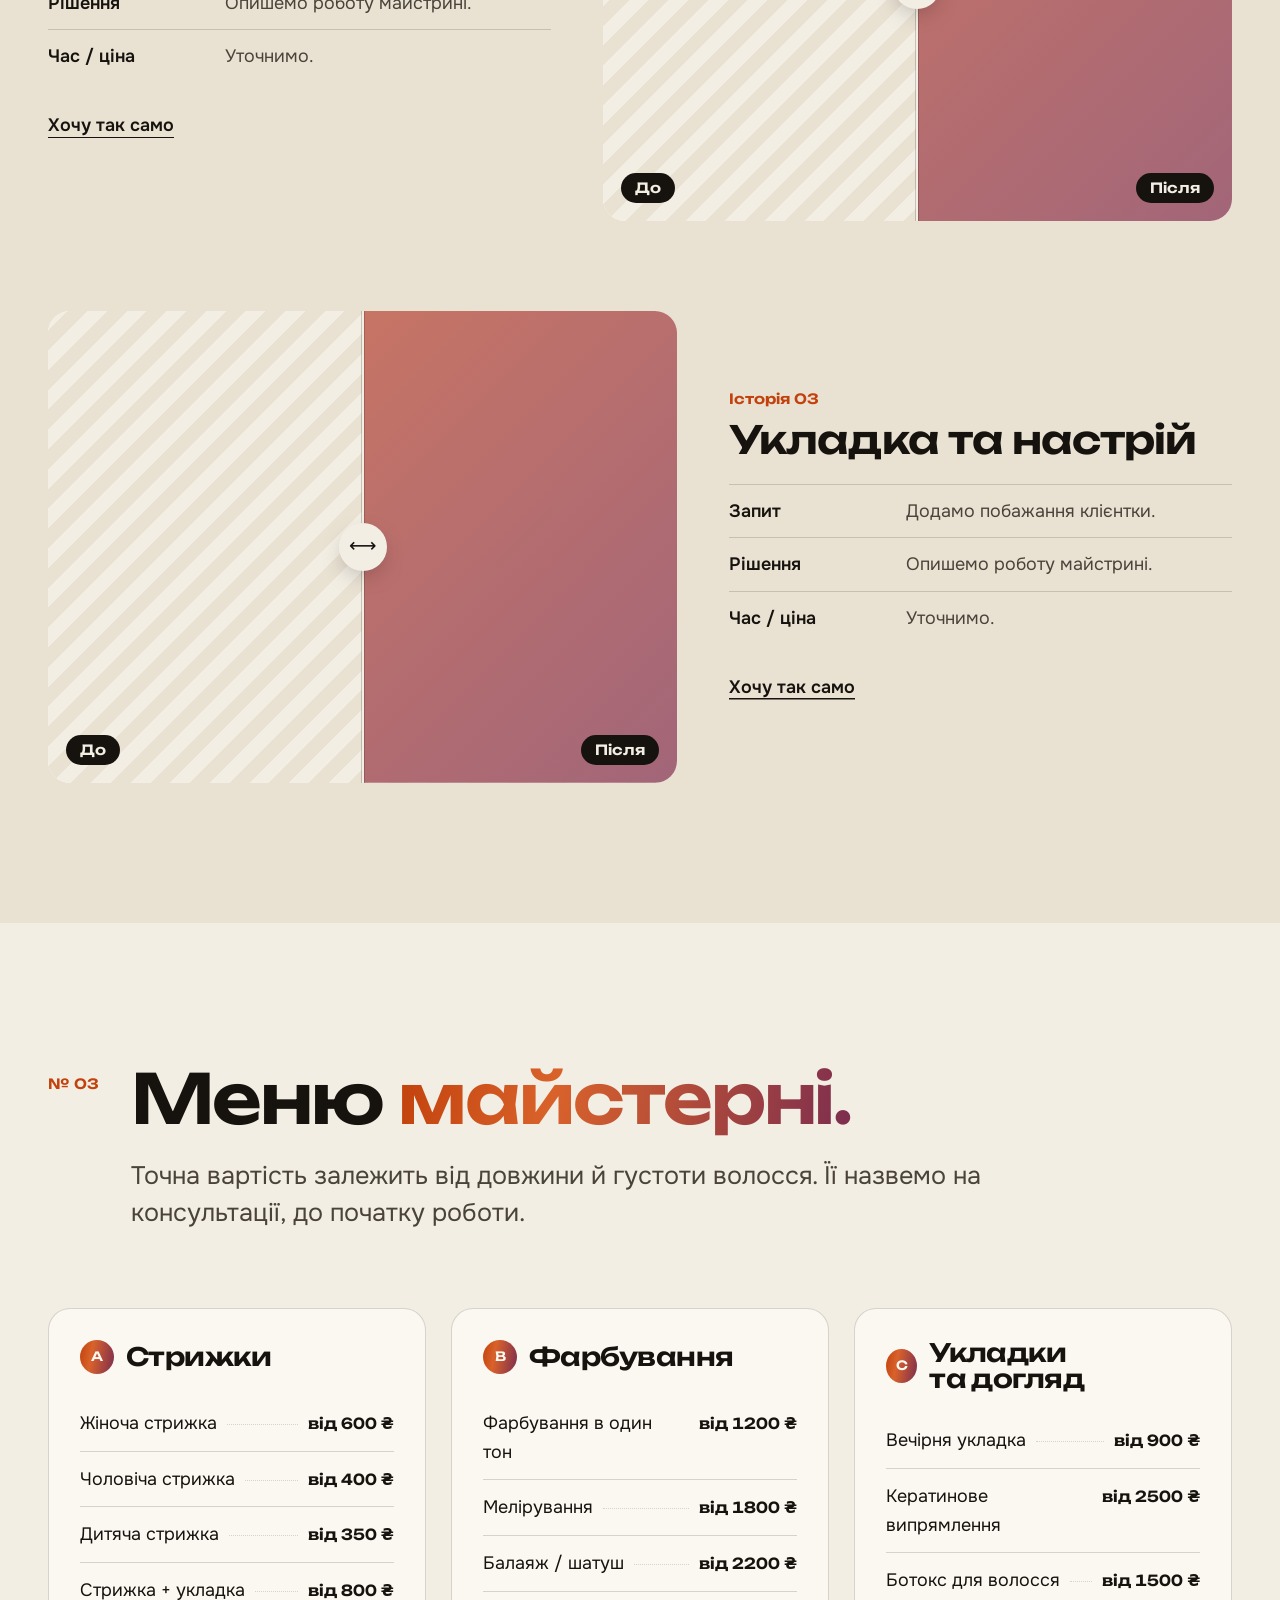
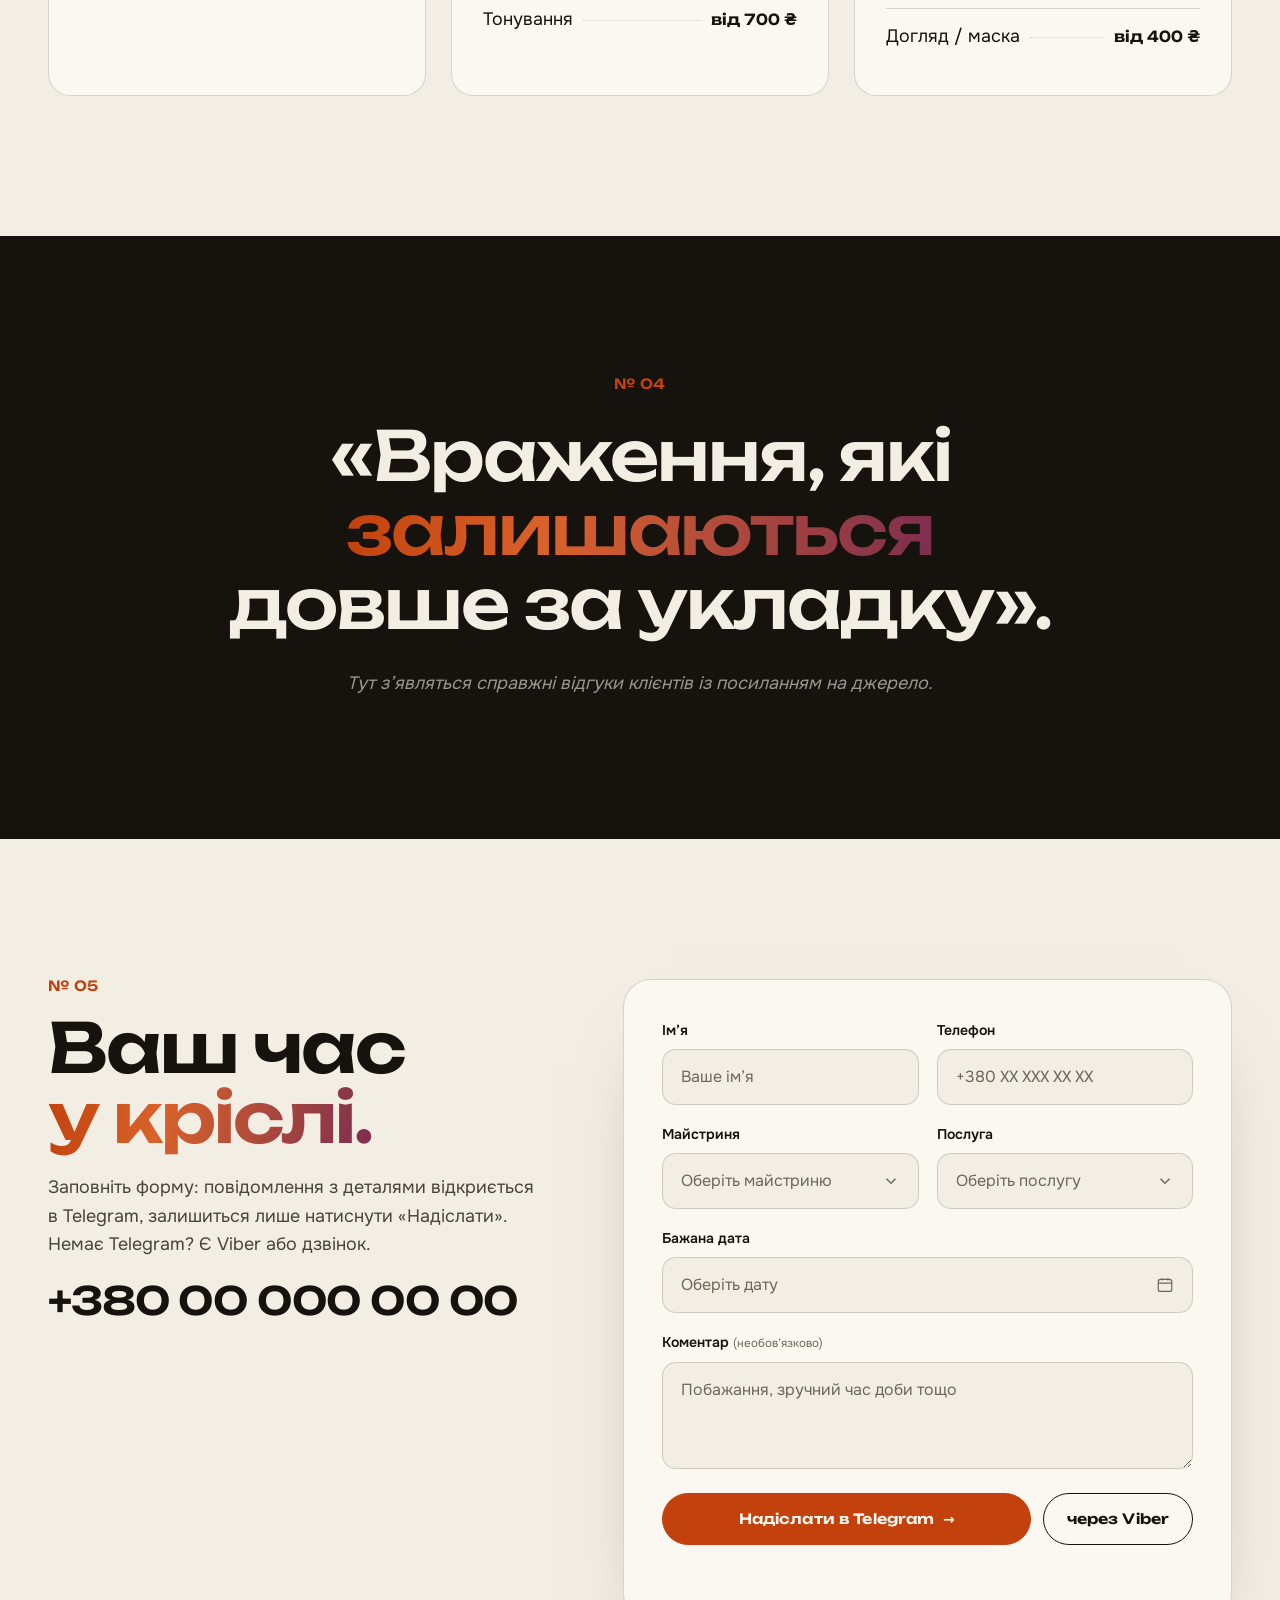
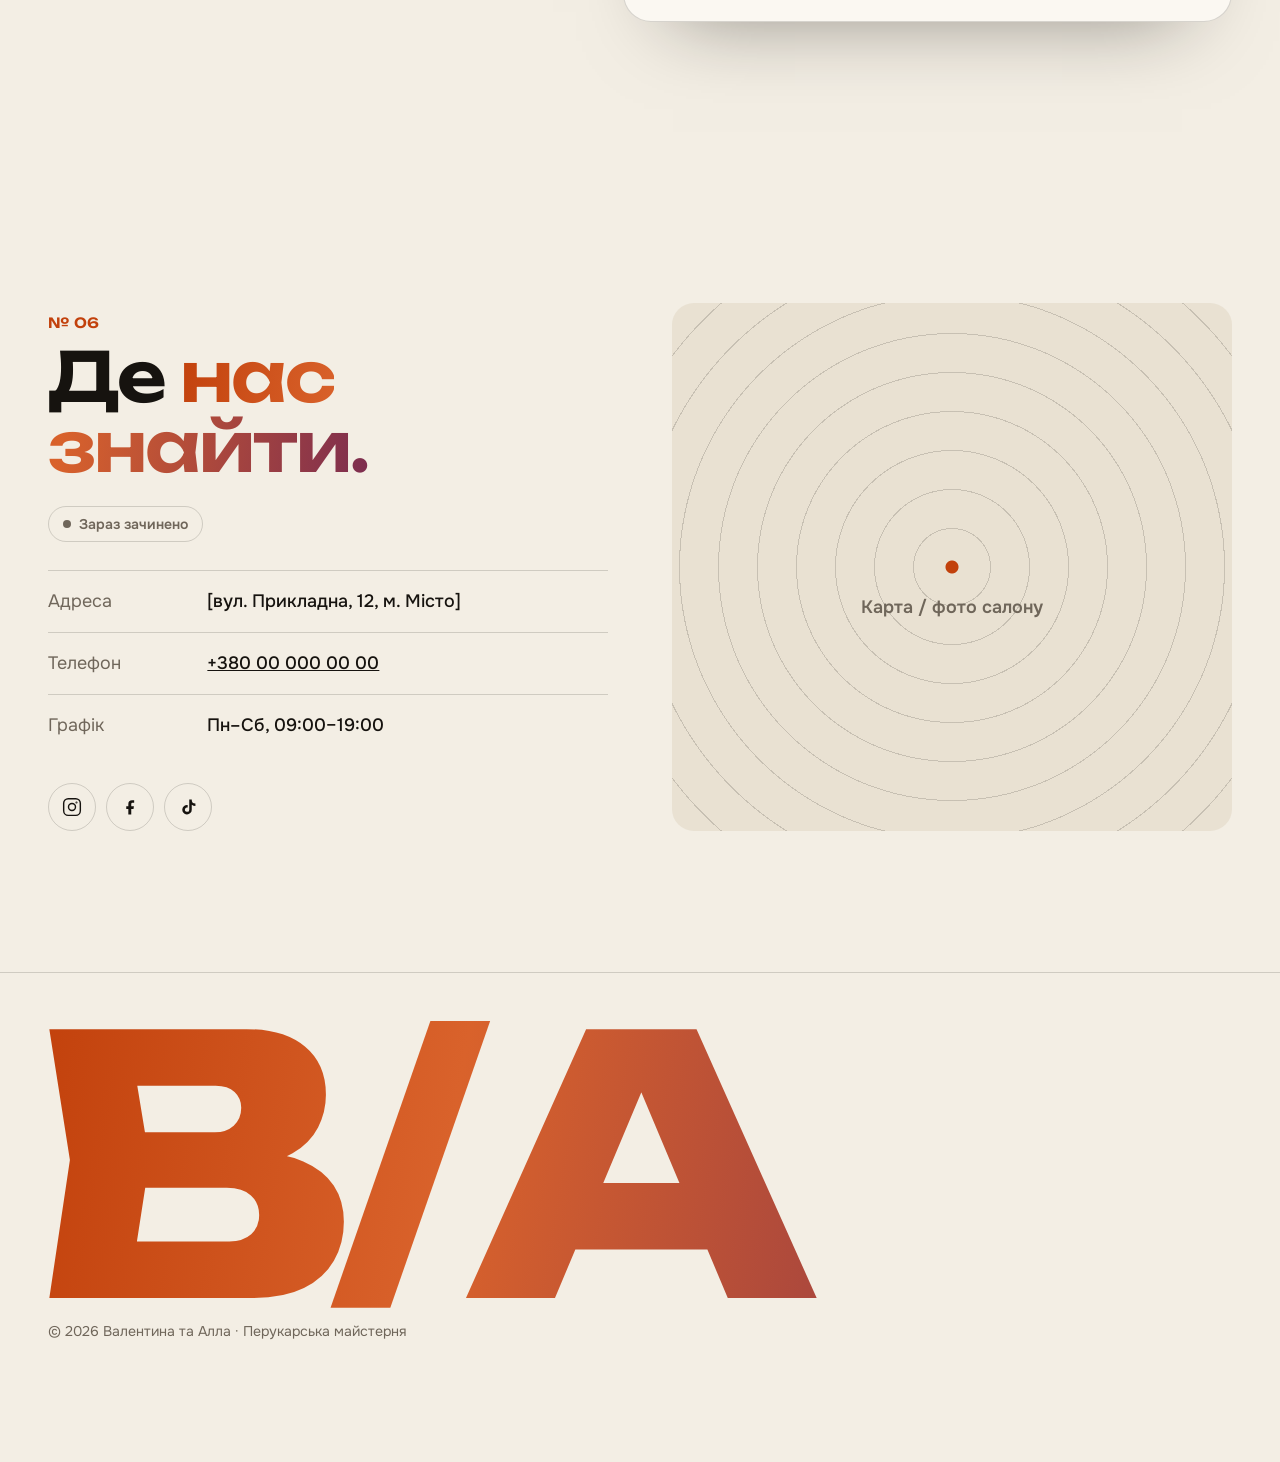
==== commit 051e0597: "feat: editorial redesign with self-hosted Cyrillic fonts, dark theme and a11y fixes - Unbounded + On" ====
--- a/index.html
+++ b/index.html
@@ -9,7 +9,8 @@
 <!-- Favicon -->
 <link rel="icon" href="favicon.svg" type="image/svg+xml">
 <link rel="apple-touch-icon" href="apple-touch-icon.png">
-<meta name="theme-color" content="#c1531f">
+<meta name="theme-color" content="#f3eee4" media="(prefers-color-scheme: light)">
+<meta name="theme-color" content="#12100e" media="(prefers-color-scheme: dark)">
 
 <!-- Open Graph / соцмережі -->
 <meta property="og:type" content="website">
@@ -26,10 +27,14 @@
 <meta name="twitter:description" content="Стрижки, фарбування та укладки з увагою до деталей. 15+ років досвіду, запис онлайн.">
 <meta name="twitter:image" content="https://sudak666.github.io/hairdresser-site/og-image.png">
 
-<link rel="preconnect" href="https://fonts.googleapis.com">
-<link rel="preconnect" href="https://fonts.gstatic.com" crossorigin>
-<link href="https://fonts.googleapis.com/css2?family=Space+Grotesk:wght@400;500;600;700&family=Fraunces:ital,opsz,wght@0,9..144,400..700;1,9..144,400..700&family=Caveat:wght@600;700&display=swap" rel="stylesheet">
+<meta http-equiv="Content-Security-Policy" content="default-src 'self'; script-src 'self'; style-src 'self'; img-src 'self' data:; font-src 'self'; connect-src 'self'; base-uri 'self'; form-action 'self'">
+<meta name="referrer" content="strict-origin-when-cross-origin">
+<meta name="color-scheme" content="light dark">
+<link rel="canonical" href="https://sudak666.github.io/hairdresser-site/">
+<link rel="preload" href="fonts/unbounded-cyrillic.woff2" as="font" type="font/woff2" crossorigin>
+<link rel="preload" href="fonts/onest-cyrillic.woff2" as="font" type="font/woff2" crossorigin>
 <link rel="stylesheet" href="style.css">
+<script src="theme.js"></script>
 
 <!-- Розмітка для Google (LocalBusiness) -->
 <script type="application/ld+json">
@@ -53,6 +58,10 @@
     "opens": "09:00",
     "closes": "19:00"
   },
+  "employee": [
+    {"@type": "Person", "name": "Валентина", "jobTitle": "Перукарка"},
+    {"@type": "Person", "name": "Алла", "jobTitle": "Перукарка"}
+  ],
   "sameAs": [
     "https://instagram.com/your_studio"
   ]
@@ -60,155 +69,226 @@
 </script>
 </head>
 <body>
+<a class="skip-link" href="#main">Перейти до змісту</a>
 
 <header class="site-header" id="top">
   <div class="wrap header-inner">
-    <a class="logo" href="#top">Валентина&nbsp;&amp;&nbsp;Алла</a>
-    <nav class="nav" id="nav">
+    <a class="logo" href="#top" aria-label="Валентина та Алла — на початок"><span class="logo-mark" aria-hidden="true">В<i>/</i>А</span><span class="logo-text">Валентина&nbsp;&amp;&nbsp;Алла</span></a>
+    <nav class="nav" id="nav" aria-label="Головна навігація">
       <a href="#about">Майстрині</a>
-      <a href="#gallery">Історії робіт</a>
-      <a href="#services">Послуги</a>
+      <a href="#gallery">Роботи</a>
+      <a href="#services">Ціни</a>
       <a href="#reviews">Відгуки</a>
-      <a href="#booking">Запис</a>
       <a href="#contacts">Контакти</a>
+      <a class="nav-cta" href="#booking">Записатись</a>
     </nav>
-    <a class="btn btn-small" href="#booking">Записатись</a>
-    <button class="burger" id="burger" aria-label="Меню">
-      <span></span><span></span><span></span>
-    </button>
+    <div class="header-tools">
+      <button type="button" class="theme-toggle" id="theme-toggle" aria-label="Перемкнути тему" aria-pressed="false">
+        <svg viewBox="0 0 24 24" aria-hidden="true"><circle cx="12" cy="12" r="9" fill="none" stroke="currentColor" stroke-width="1.8"/><path d="M12 3a9 9 0 0 1 0 18z" fill="currentColor"/></svg>
+      </button>
+      <a class="btn btn-small" href="#booking">Записатись</a>
+      <button type="button" class="burger" id="burger" aria-label="Меню" aria-expanded="false" aria-controls="nav"><span></span><span></span></button>
+    </div>
   </div>
 </header>
 
-<main>
+<main id="main">
 
   <section class="hero" aria-labelledby="hero-title">
-    <div class="wrap hero-layout">
+    <div class="wrap hero-grid">
       <div class="hero-copy">
-        <p class="eyebrow">Перукарська майстерня / Валентина та Алла</p>
-        <h1 id="hero-title">Два майстри.<br>Два <em>почерки.</em><br>Ваш характер.</h1>
-        <p class="lead">Стрижки, фарбування та укладки. Знайомтеся з майстринями й обирайте, кому довірити своє волосся.</p>
-        <div class="hero-actions"><a class="btn btn-primary" href="#about">Познайомитись із майстринями <span aria-hidden="true">↗</span></a><a class="text-link" href="#gallery">Подивитись роботи ↓</a></div>
-      </div>
-      <div class="hero-portraits" aria-label="Місця для портретів майстринь">
-        <figure class="portrait portrait-valentina"><div class="portrait-placeholder"><span class="portrait-letter" aria-hidden="true">В</span><span class="material-label">Місце для фото Валентини</span></div><figcaption><span>Валентина</span><span class="portrait-index">01</span></figcaption></figure>
-        <figure class="portrait portrait-alla"><div class="portrait-placeholder"><span class="portrait-letter" aria-hidden="true">А</span><span class="material-label">Місце для фото Алли</span></div><figcaption><span>Алла</span><span class="portrait-index">02</span></figcaption></figure>
-        <p class="portrait-note">Знайомство починається з людей.</p>
-      </div>
-    </div>
-    <div class="wrap hero-bottom"><span>Стрижки / Колір / Догляд</span><a href="#about">Ближче до майстринь <span aria-hidden="true">↓</span></a></div>
-  </section>
-
-  <section class="section about" id="about">
+        <p class="eyebrow"><span class="dot" aria-hidden="true"></span>Перукарська майстерня · запис відкрито</p>
+        <h1 id="hero-title" class="hero-title">
+          <span class="line">Два майстри.</span>
+          <span class="line">Два <em class="dye">почерки.</em></span>
+          <span class="line line-outline">Ваш характер.</span>
+        </h1>
+        <p class="lead">Стрижки, колір і догляд без шаблонів. Спершу розмова про вас, потім ножиці.</p>
+        <div class="hero-actions">
+          <a class="btn btn-primary" href="#booking">Обрати час <span aria-hidden="true">→</span></a>
+          <a class="text-link" href="#gallery">Дивитись роботи</a>
+        </div>
+      </div>
+      <div class="hero-visual">
+        <svg class="strand" viewBox="0 0 600 600" aria-hidden="true" focusable="false"><path pathLength="1" d="M40 520C140 380 60 260 190 200S420 250 450 140 380 30 560 60"/><path pathLength="1" d="M60 560C190 420 110 300 240 240S470 290 500 180 430 70 590 100"/></svg>
+        <figure class="arch arch-a"><div class="arch-img" data-initial="В"></div><figcaption>Валентина <span>01</span></figcaption></figure>
+        <figure class="arch arch-b"><div class="arch-img" data-initial="А"></div><figcaption>Алла <span>02</span></figcaption></figure>
+        <div class="stamp" aria-hidden="true"><svg viewBox="0 0 120 120"><defs><path id="circ" d="M60 60m-46 0a46 46 0 1 1 92 0a46 46 0 1 1-92 0"/></defs><text><textPath href="#circ">стрижка · колір · догляд · укладка · </textPath></text></svg><span>15+<small>років</small></span></div>
+      </div>
+    </div>
+  </section>
+
+  <div class="ticker" aria-hidden="true">
+    <div class="ticker-track">
+      <span>Жіночі стрижки</span><span>Балаяж</span><span>Тонування</span><span>Кератин</span><span>Вечірні укладки</span><span>Чоловічі стрижки</span><span>Ботокс для волосся</span>
+      <span>Жіночі стрижки</span><span>Балаяж</span><span>Тонування</span><span>Кератин</span><span>Вечірні укладки</span><span>Чоловічі стрижки</span><span>Ботокс для волосся</span>
+    </div>
+  </div>
+
+  <section class="section about" id="about" aria-labelledby="about-title">
     <div class="wrap">
-      <div class="section-heading"><div><p class="eyebrow">01 / Знайомство</p><h2>За кожною роботою —<br><em>своя майстриня.</em></h2></div><p>Тут буде їхня історія: підхід до волосся, улюблені техніки та слова, з яких починається знайомство.</p></div>
-      <div class="master-profiles">
-        <article class="master-profile"><span class="profile-number" aria-hidden="true">01</span><h3>Валентина</h3><p class="team-role">Перукарка</p><p class="pending-copy">Місце для розповіді Валентини про її підхід і спеціалізацію.</p><div class="profile-details"><span>Улюблені техніки</span><span>Додамо після знайомства</span></div><a class="text-link" href="#booking" data-master="Валентина">Записатись до Валентини ↗</a></article>
-        <article class="master-profile"><span class="profile-number" aria-hidden="true">02</span><h3>Алла</h3><p class="team-role">Перукарка</p><p class="pending-copy">Місце для розповіді Алли про її підхід і спеціалізацію.</p><div class="profile-details"><span>Улюблені техніки</span><span>Додамо після знайомства</span></div><a class="text-link" href="#booking" data-master="Алла">Записатись до Алли ↗</a></article>
-      </div>
-    </div>
-  </section>
-
-  <section class="section stories" id="gallery">
+      <header class="section-head">
+        <p class="index">01</p>
+        <h2 id="about-title">За кожною роботою — <em>своя майстриня.</em></h2>
+        <p class="section-lead">Оберіть людину, а не просто послугу. У кожної свій підхід, техніки й відчуття форми.</p>
+      </header>
+      <div class="masters">
+        <article class="master reveal">
+          <div class="master-initial" aria-hidden="true">В</div>
+          <div class="master-body">
+            <h3>Валентина</h3>
+            <p class="role">Перукарка · форма та стрижка</p>
+            <p class="pending-copy">Місце для розповіді Валентини про її підхід і спеціалізацію.</p>
+            <ul class="tags" aria-label="Улюблені техніки"><li>Додамо після знайомства</li></ul>
+            <a class="btn btn-line" href="#booking" data-master="Валентина">Записатись до Валентини <span aria-hidden="true">→</span></a>
+          </div>
+        </article>
+        <article class="master reveal">
+          <div class="master-initial" aria-hidden="true">А</div>
+          <div class="master-body">
+            <h3>Алла</h3>
+            <p class="role">Перукарка · колір та догляд</p>
+            <p class="pending-copy">Місце для розповіді Алли про її підхід і спеціалізацію.</p>
+            <ul class="tags" aria-label="Улюблені техніки"><li>Додамо після знайомства</li></ul>
+            <a class="btn btn-line" href="#booking" data-master="Алла">Записатись до Алли <span aria-hidden="true">→</span></a>
+          </div>
+        </article>
+      </div>
+    </div>
+  </section>
+
+  <section class="section stories" id="gallery" aria-labelledby="gallery-title">
     <div class="wrap">
-      <div class="section-heading"><div><p class="eyebrow">02 / Історії волосся</p><h2>Більше, ніж<br><em>фото результату.</em></h2></div><p>Запит, рішення, результат. Поки готуємо матеріали, залишили місця для справжніх історій до та після.</p></div>
-      <div class="work-stories">
-        <article class="work-story">
-          <div class="story-visual"><div class="story-photo story-before"><span>До</span><small>Місце для фото</small></div><div class="story-photo story-after"><span>Після</span><small>Місце для фото</small></div><span class="story-number" aria-hidden="true">01</span></div>
-          <div class="story-copy"><p class="eyebrow">Майбутня історія / 01</p><h3>Форма та стрижка</h3><dl><div><dt>Запит</dt><dd>Додамо побажання клієнтки.</dd></div><div><dt>Рішення</dt><dd>Опишемо роботу майстрині.</dd></div><div><dt>Час / Вартість</dt><dd>Уточнимо для цієї роботи.</dd></div></dl><a class="text-link" href="#booking" data-service="Жіноча стрижка">Обговорити схожу роботу ↗</a></div>
-        </article>
-        <article class="work-story">
-          <div class="story-visual"><div class="story-photo story-before"><span>До</span><small>Місце для фото</small></div><div class="story-photo story-after"><span>Після</span><small>Місце для фото</small></div><span class="story-number" aria-hidden="true">02</span></div>
-          <div class="story-copy"><p class="eyebrow">Майбутня історія / 02</p><h3>Колір та відтінок</h3><dl><div><dt>Запит</dt><dd>Додамо побажання клієнтки.</dd></div><div><dt>Рішення</dt><dd>Опишемо роботу майстрині.</dd></div><div><dt>Час / Вартість</dt><dd>Уточнимо для цієї роботи.</dd></div></dl><a class="text-link" href="#booking" data-service="Фарбування">Обговорити схожу роботу ↗</a></div>
-        </article>
-        <article class="work-story">
-          <div class="story-visual"><div class="story-photo story-before"><span>До</span><small>Місце для фото</small></div><div class="story-photo story-after"><span>Після</span><small>Місце для фото</small></div><span class="story-number" aria-hidden="true">03</span></div>
-          <div class="story-copy"><p class="eyebrow">Майбутня історія / 03</p><h3>Укладка та настрій</h3><dl><div><dt>Запит</dt><dd>Додамо побажання клієнтки.</dd></div><div><dt>Рішення</dt><dd>Опишемо роботу майстрині.</dd></div><div><dt>Час / Вартість</dt><dd>Уточнимо для цієї роботи.</dd></div></dl><a class="text-link" href="#booking" data-service="Укладка">Обговорити схожу роботу ↗</a></div>
-        </article>
-      </div>
-    </div>
-  </section>
-
-  <section class="section" id="services">
+      <header class="section-head">
+        <p class="index">02</p>
+        <h2 id="gallery-title">Історії волосся — <em>до і після.</em></h2>
+        <p class="section-lead">Потягніть повзунок, щоб порівняти. Реальні фото з’являться найближчим часом.</p>
+      </header>
+      <div class="story-list">
+        <article class="story reveal">
+          <div class="compare">
+            <div class="compare-before"><span>До</span></div>
+            <div class="compare-after"><span>Після</span></div>
+            <input type="range" min="0" max="100" value="50" class="compare-range" aria-label="Порівняння до і після: форма та стрижка">
+          </div>
+          <div class="story-copy">
+            <p class="kicker">Історія 01</p>
+            <h3>Форма та стрижка</h3>
+            <dl><div><dt>Запит</dt><dd>Додамо побажання клієнтки.</dd></div><div><dt>Рішення</dt><dd>Опишемо роботу майстрині.</dd></div><div><dt>Час / ціна</dt><dd>Уточнимо.</dd></div></dl>
+            <a class="text-link" href="#booking" data-service="Жіноча стрижка">Хочу так само</a>
+          </div>
+        </article>
+        <article class="story reveal">
+          <div class="compare">
+            <div class="compare-before"><span>До</span></div>
+            <div class="compare-after"><span>Після</span></div>
+            <input type="range" min="0" max="100" value="50" class="compare-range" aria-label="Порівняння до і після: колір та відтінок">
+          </div>
+          <div class="story-copy">
+            <p class="kicker">Історія 02</p>
+            <h3>Колір та відтінок</h3>
+            <dl><div><dt>Запит</dt><dd>Додамо побажання клієнтки.</dd></div><div><dt>Рішення</dt><dd>Опишемо роботу майстрині.</dd></div><div><dt>Час / ціна</dt><dd>Уточнимо.</dd></div></dl>
+            <a class="text-link" href="#booking" data-service="Фарбування">Хочу так само</a>
+          </div>
+        </article>
+        <article class="story reveal">
+          <div class="compare">
+            <div class="compare-before"><span>До</span></div>
+            <div class="compare-after"><span>Після</span></div>
+            <input type="range" min="0" max="100" value="50" class="compare-range" aria-label="Порівняння до і після: укладка">
+          </div>
+          <div class="story-copy">
+            <p class="kicker">Історія 03</p>
+            <h3>Укладка та настрій</h3>
+            <dl><div><dt>Запит</dt><dd>Додамо побажання клієнтки.</dd></div><div><dt>Рішення</dt><dd>Опишемо роботу майстрині.</dd></div><div><dt>Час / ціна</dt><dd>Уточнимо.</dd></div></dl>
+            <a class="text-link" href="#booking" data-service="Укладка">Хочу так само</a>
+          </div>
+        </article>
+      </div>
+    </div>
+  </section>
+
+  <section class="section menu" id="services" aria-labelledby="services-title">
     <div class="wrap">
-      <p class="eyebrow">03 / Меню майстерні</p>
-      <h2>Що зробимо<br><em>для вашого волосся</em></h2>
-
-      <div class="services-grid">
-
-        <div class="service-group">
-          <h3>Стрижки</h3>
+      <header class="section-head">
+        <p class="index">03</p>
+        <h2 id="services-title">Меню <em>майстерні.</em></h2>
+        <p class="section-lead">Точна вартість залежить від довжини й густоти волосся. Її назвемо на консультації, до початку роботи.</p>
+      </header>
+      <div class="menu-grid">
+        <section class="menu-group reveal" aria-labelledby="m1"><h3 id="m1"><span>A</span>Стрижки</h3>
           <ul class="price-list">
             <li><span>Жіноча стрижка</span><b>від 600 ₴</b></li>
             <li><span>Чоловіча стрижка</span><b>від 400 ₴</b></li>
             <li><span>Дитяча стрижка</span><b>від 350 ₴</b></li>
             <li><span>Стрижка + укладка</span><b>від 800 ₴</b></li>
-          </ul>
-        </div>
-
-        <div class="service-group">
-          <h3>Фарбування</h3>
+          </ul></section>
+        <section class="menu-group reveal" aria-labelledby="m2"><h3 id="m2"><span>B</span>Фарбування</h3>
           <ul class="price-list">
             <li><span>Фарбування в один тон</span><b>від 1200 ₴</b></li>
             <li><span>Мелірування</span><b>від 1800 ₴</b></li>
-            <li><span>Балаяж / Шатуш</span><b>від 2200 ₴</b></li>
+            <li><span>Балаяж / шатуш</span><b>від 2200 ₴</b></li>
             <li><span>Тонування</span><b>від 700 ₴</b></li>
-          </ul>
-        </div>
-
-        <div class="service-group">
-          <h3>Укладки та догляд</h3>
+          </ul></section>
+        <section class="menu-group reveal" aria-labelledby="m3"><h3 id="m3"><span>C</span>Укладки та догляд</h3>
           <ul class="price-list">
             <li><span>Вечірня укладка</span><b>від 900 ₴</b></li>
             <li><span>Кератинове випрямлення</span><b>від 2500 ₴</b></li>
             <li><span>Ботокс для волосся</span><b>від 1500 ₴</b></li>
             <li><span>Догляд / маска</span><b>від 400 ₴</b></li>
-          </ul>
-        </div>
-
-      </div>
-      <p class="price-note">Точна вартість залежить від довжини й густоти волосся — уточнюється на консультації.</p>
-    </div>
-  </section>
-
-  <section class="section feedback" id="reviews"><div class="wrap feedback-inner"><p class="eyebrow">04 / Слова клієнтів</p><h2>Враження, які<br><em>залишаються.</em></h2><p class="pending-copy">Тут з’являться справжні відгуки клієнтів — їхні слова та посилання на джерело.</p></div></section>
-
-  <section class="section alt" id="booking">
+          </ul></section>
+      </div>
+    </div>
+  </section>
+
+  <section class="section quote" id="reviews" aria-labelledby="reviews-title">
     <div class="wrap">
-      <p class="eyebrow center">Запис</p>
-      <h2 class="center">Записатись на прийом</h2>
-      <p class="center booking-lead">Заповніть форму — повідомлення з деталями запису одразу відкриється в Telegram, залишиться лише натиснути «Надіслати».</p>
-
-      <form class="booking-form" id="booking-form">
+      <p class="index">04</p>
+      <h2 id="reviews-title" class="quote-text">«Враження, які <em>залишаються</em> довше за укладку».</h2>
+      <p class="pending-copy">Тут з’являться справжні відгуки клієнтів із посиланням на джерело.</p>
+    </div>
+  </section>
+
+  <section class="section booking" id="booking" aria-labelledby="booking-title">
+    <div class="wrap booking-grid">
+      <header class="booking-intro">
+        <p class="index">05</p>
+        <h2 id="booking-title">Ваш час <em>у кріслі.</em></h2>
+        <p>Заповніть форму: повідомлення з деталями відкриється в Telegram, залишиться лише натиснути «Надіслати». Немає Telegram? Є Viber або дзвінок.</p>
+        <a class="phone-big" href="tel:+380000000000">+380 00 000 00 00</a>
+      </header>
+
+      <form class="booking-form" id="booking-form" novalidate>
         <div class="form-row">
-          <label>
-            Ім'я
-            <input type="text" name="name" required placeholder="Ваше ім'я">
+          <label class="field">
+            <span class="label">Ім’я</span>
+            <input type="text" name="name" required autocomplete="given-name" placeholder="Ваше ім’я" maxlength="60">
           </label>
-          <label>
-            Телефон
-            <input type="tel" name="phone" required placeholder="+380 XX XXX XX XX">
+          <label class="field">
+            <span class="label">Телефон</span>
+            <input type="tel" name="phone" required autocomplete="tel" inputmode="tel" placeholder="+380 XX XXX XX XX" pattern="[\d\s()+\-]{10,20}">
           </label>
         </div>
 
         <div class="form-row">
-          <label>
-            Майстер
-            <div class="custom-select" data-placeholder="Оберіть майстра">
+          <div class="field">
+            <span class="label" id="lbl-master">Майстриня</span>
+            <div class="custom-select" data-placeholder="Оберіть майстриню">
               <select class="cs-native" name="master" tabindex="-1" aria-hidden="true">
-                <option value="" disabled selected>Оберіть майстра</option>
+                <option value="" disabled selected>Оберіть майстриню</option>
                 <option>Валентина</option>
                 <option>Алла</option>
                 <option>Без різниці</option>
               </select>
-              <button type="button" class="cs-trigger" aria-haspopup="listbox" aria-expanded="false">
-                <span class="cs-value">Оберіть майстра</span>
-                <svg class="cs-caret" viewBox="0 0 24 24" fill="none" stroke="currentColor" stroke-width="2"><path d="M6 9l6 6 6-6"/></svg>
+              <button type="button" class="cs-trigger" aria-haspopup="listbox" aria-expanded="false" aria-labelledby="lbl-master cs-v1">
+                <span class="cs-value" id="cs-v1">Оберіть майстриню</span>
+                <svg class="cs-caret" viewBox="0 0 24 24" fill="none" stroke="currentColor" stroke-width="2" aria-hidden="true"><path d="M6 9l6 6 6-6"/></svg>
               </button>
-              <ul class="cs-panel" role="listbox" hidden></ul>
+              <ul class="cs-panel" role="listbox" aria-labelledby="lbl-master" hidden></ul>
             </div>
-          </label>
-          <label>
-            Послуга
+          </div>
+          <div class="field">
+            <span class="label" id="lbl-service">Послуга</span>
             <div class="custom-select" data-placeholder="Оберіть послугу">
               <select class="cs-native" name="service" tabindex="-1" aria-hidden="true">
                 <option value="" disabled selected>Оберіть послугу</option>
@@ -220,78 +300,67 @@
                 <option>Кератинове випрямлення</option>
                 <option>Інше (вкажу в коментарі)</option>
               </select>
-              <button type="button" class="cs-trigger" aria-haspopup="listbox" aria-expanded="false">
-                <span class="cs-value">Оберіть послугу</span>
-                <svg class="cs-caret" viewBox="0 0 24 24" fill="none" stroke="currentColor" stroke-width="2"><path d="M6 9l6 6 6-6"/></svg>
+              <button type="button" class="cs-trigger" aria-haspopup="listbox" aria-expanded="false" aria-labelledby="lbl-service cs-v2">
+                <span class="cs-value" id="cs-v2">Оберіть послугу</span>
+                <svg class="cs-caret" viewBox="0 0 24 24" fill="none" stroke="currentColor" stroke-width="2" aria-hidden="true"><path d="M6 9l6 6 6-6"/></svg>
               </button>
-              <ul class="cs-panel" role="listbox" hidden></ul>
+              <ul class="cs-panel" role="listbox" aria-labelledby="lbl-service" hidden></ul>
             </div>
-          </label>
-        </div>
-
-        <label>
-          Бажана дата
+          </div>
+        </div>
+
+        <div class="field">
+          <span class="label" id="lbl-date">Бажана дата</span>
           <div class="custom-date">
             <input type="text" class="cd-native" name="date" tabindex="-1" aria-hidden="true" autocomplete="off">
-            <button type="button" class="cs-trigger" aria-haspopup="dialog" aria-expanded="false">
-              <span class="cs-value">Оберіть дату</span>
-              <svg class="cs-caret cd-icon" viewBox="0 0 24 24" fill="none" stroke="currentColor" stroke-width="1.6"><rect x="3" y="4.5" width="18" height="16" rx="3"/><path d="M3 9.5h18M8 3v3M16 3v3"/></svg>
+            <button type="button" class="cs-trigger" aria-haspopup="dialog" aria-expanded="false" aria-labelledby="lbl-date cs-v3">
+              <span class="cs-value" id="cs-v3">Оберіть дату</span>
+              <svg class="cs-caret cd-icon" viewBox="0 0 24 24" fill="none" stroke="currentColor" stroke-width="1.6" aria-hidden="true"><rect x="3" y="4.5" width="18" height="16" rx="3"/><path d="M3 9.5h18M8 3v3M16 3v3"/></svg>
             </button>
             <div class="cd-panel" role="dialog" aria-label="Вибір дати" hidden>
               <div class="cd-head">
-                <button type="button" class="cd-nav" data-dir="-1" aria-label="Попередній місяць">
-                  <svg viewBox="0 0 24 24" fill="none" stroke="currentColor" stroke-width="2"><path d="M15 6l-6 6 6 6"/></svg>
-                </button>
-                <span class="cd-month-label"></span>
-                <button type="button" class="cd-nav" data-dir="1" aria-label="Наступний місяць">
-                  <svg viewBox="0 0 24 24" fill="none" stroke="currentColor" stroke-width="2"><path d="M9 6l6 6-6 6"/></svg>
-                </button>
+                <button type="button" class="cd-nav" data-dir="-1" aria-label="Попередній місяць"><svg viewBox="0 0 24 24" fill="none" stroke="currentColor" stroke-width="2" aria-hidden="true"><path d="M15 6l-6 6 6 6"/></svg></button>
+                <span class="cd-month-label" aria-live="polite"></span>
+                <button type="button" class="cd-nav" data-dir="1" aria-label="Наступний місяць"><svg viewBox="0 0 24 24" fill="none" stroke="currentColor" stroke-width="2" aria-hidden="true"><path d="M9 6l6 6-6 6"/></svg></button>
               </div>
-              <div class="cd-weekdays">
-                <span>Пн</span><span>Вт</span><span>Ср</span><span>Чт</span><span>Пт</span><span>Сб</span><span>Нд</span>
-              </div>
+              <div class="cd-weekdays" aria-hidden="true"><span>Пн</span><span>Вт</span><span>Ср</span><span>Чт</span><span>Пт</span><span>Сб</span><span>Нд</span></div>
               <div class="cd-grid"></div>
             </div>
           </div>
+        </div>
+
+        <label class="field">
+          <span class="label">Коментар <small>(необов’язково)</small></span>
+          <textarea name="comment" rows="3" maxlength="500" placeholder="Побажання, зручний час доби тощо"></textarea>
         </label>
 
-        <label>
-          Коментар (необов'язково)
-          <textarea name="comment" rows="3" placeholder="Побажання, зручний час доби тощо"></textarea>
-        </label>
-
         <div class="form-actions">
-          <button type="submit" class="btn btn-primary">Надіслати запис у Telegram</button>
-          <a href="#" id="viber-fallback" class="btn btn-ghost">або через Viber</a>
-        </div>
+          <button type="submit" class="btn btn-primary">Надіслати в Telegram <span aria-hidden="true">→</span></button>
+          <a href="#" id="viber-fallback" class="btn btn-ghost">через Viber</a>
+        </div>
+        <p class="form-status" id="form-status" role="status" aria-live="polite"></p>
       </form>
     </div>
   </section>
 
-  <section class="section" id="contacts">
-    <div class="wrap contacts-inner">
+  <section class="section contacts" id="contacts" aria-labelledby="contacts-title">
+    <div class="wrap contacts-grid">
       <div>
-        <p class="eyebrow">Контакти</p>
-        <h2>Де знайти</h2>
-        <span class="open-status" id="open-status" hidden></span>
-        <ul class="contacts-list">
-          <li><b>Адреса:</b> [вул. Прикладна, 12, м. Місто]</li>
-          <li><b>Телефон:</b> <a href="tel:+380000000000">+380 00 000 00 00</a></li>
-          <li><b>Графік роботи:</b> Пн–Сб, 09:00–19:00</li>
-        </ul>
+        <p class="index">06</p>
+        <h2 id="contacts-title">Де <em>нас знайти.</em></h2>
+        <p class="open-status" id="open-status" hidden></p>
+        <dl class="contacts-list">
+          <div><dt>Адреса</dt><dd>[вул. Прикладна, 12, м. Місто]</dd></div>
+          <div><dt>Телефон</dt><dd><a href="tel:+380000000000">+380 00 000 00 00</a></dd></div>
+          <div><dt>Графік</dt><dd>Пн–Сб, 09:00–19:00</dd></div>
+        </dl>
         <div class="social-links">
-          <a href="#" target="_blank" rel="noopener" aria-label="Instagram" class="social-link">
-            <svg viewBox="0 0 24 24" fill="none" stroke="currentColor" stroke-width="1.7"><rect x="2" y="2" width="20" height="20" rx="5.5"/><circle cx="12" cy="12" r="4.2"/><circle cx="17.4" cy="6.6" r="0.4" fill="currentColor" stroke-width="1.4"/></svg>
-          </a>
-          <a href="#" target="_blank" rel="noopener" aria-label="Facebook" class="social-link">
-            <svg viewBox="0 0 24 24" fill="currentColor" stroke="none"><path d="M17 4h-2.5C11.5 4 10 5.6 10 8.4V11H7.5v3.5H10V21h3.5v-6.5h2.7l.5-3.5h-3.2V8.7c0-1 .3-1.7 1.7-1.7H17V4z"/></svg>
-          </a>
-          <a href="#" target="_blank" rel="noopener" aria-label="TikTok" class="social-link">
-            <svg viewBox="0 0 24 24" fill="currentColor" stroke="none"><path d="M16.5 3h-3v12.2a2.6 2.6 0 1 1-1.9-2.5v-3.1a5.7 5.7 0 1 0 4.9 5.6V9.3a7.3 7.3 0 0 0 4.4 1.5V7.7a4.3 4.3 0 0 1-4.4-4.2V3z"/></svg>
-          </a>
-        </div>
-      </div>
-      <div class="map ph"><svg viewBox="0 0 24 24" fill="none" stroke="currentColor" stroke-width="1.5"><path d="M12 21s-7-6.1-7-11a7 7 0 0 1 14 0c0 4.9-7 11-7 11z"/><circle cx="12" cy="10" r="2.5"/></svg><span>Карта / фото салону</span></div>
+          <a href="#" target="_blank" rel="noopener" aria-label="Instagram" class="social-link"><svg viewBox="0 0 24 24" fill="none" stroke="currentColor" stroke-width="1.7" aria-hidden="true"><rect x="2" y="2" width="20" height="20" rx="5.5"/><circle cx="12" cy="12" r="4.2"/><circle cx="17.4" cy="6.6" r="0.4" fill="currentColor"/></svg></a>
+          <a href="#" target="_blank" rel="noopener" aria-label="Facebook" class="social-link"><svg viewBox="0 0 24 24" fill="currentColor" aria-hidden="true"><path d="M17 4h-2.5C11.5 4 10 5.6 10 8.4V11H7.5v3.5H10V21h3.5v-6.5h2.7l.5-3.5h-3.2V8.7c0-1 .3-1.7 1.7-1.7H17V4z"/></svg></a>
+          <a href="#" target="_blank" rel="noopener" aria-label="TikTok" class="social-link"><svg viewBox="0 0 24 24" fill="currentColor" aria-hidden="true"><path d="M16.5 3h-3v12.2a2.6 2.6 0 1 1-1.9-2.5v-3.1a5.7 5.7 0 1 0 4.9 5.6V9.3a7.3 7.3 0 0 0 4.4 1.5V7.7a4.3 4.3 0 0 1-4.4-4.2V3z"/></svg></a>
+        </div>
+      </div>
+      <div class="map" role="img" aria-label="Місце для карти або фото салону"><span>Карта / фото салону</span></div>
     </div>
   </section>
 
@@ -299,17 +368,17 @@
 
 <footer class="site-footer">
   <div class="wrap footer-inner">
-    <span>© <span id="year"></span> Валентина та Алла</span>
-    <span class="footer-made">Зроблено з любов'ю ♥</span>
+    <p class="footer-word" aria-hidden="true">В/А</p>
+    <p>© <span id="year"></span> Валентина та Алла · Перукарська майстерня</p>
   </div>
 </footer>
 
-<a class="mobile-cta" href="#booking">Записатись онлайн</a>
+<a class="mobile-cta" href="#booking">Записатись</a>
 
 <button type="button" id="back-to-top" class="back-to-top" aria-label="Повернутись вгору">
-  <svg viewBox="0 0 24 24" fill="none" stroke="currentColor" stroke-width="2"><path d="M12 19V5M5 12l7-7 7 7"/></svg>
+  <svg viewBox="0 0 24 24" fill="none" stroke="currentColor" stroke-width="2" aria-hidden="true"><path d="M12 19V5M5 12l7-7 7 7"/></svg>
 </button>
 
-<script src="script.js"></script>
+<script src="script.js" defer></script>
 </body>
 </html>
--- a/style.css
+++ b/style.css
@@ -1,496 +1,343 @@
+@font-face{font-family:"Unbounded";src:url(fonts/unbounded-cyrillic.woff2) format("woff2");font-weight:300 900;font-display:swap;unicode-range:U+0301,U+0400-045F,U+0490-0491,U+04B0-04B1,U+2116}
+@font-face{font-family:"Unbounded";src:url(fonts/unbounded-latin.woff2) format("woff2");font-weight:300 900;font-display:swap;unicode-range:U+0000-00FF,U+0131,U+0152-0153,U+02BB-02BC,U+02C6,U+02DA,U+02DC,U+2000-206F,U+20AC,U+20B4,U+2122,U+2190-2193,U+2212,U+2215}
+@font-face{font-family:"Onest";src:url(fonts/onest-cyrillic.woff2) format("woff2");font-weight:400 700;font-display:swap;unicode-range:U+0301,U+0400-045F,U+0490-0491,U+04B0-04B1,U+2116}
+@font-face{font-family:"Onest";src:url(fonts/onest-latin.woff2) format("woff2");font-weight:400 700;font-display:swap;unicode-range:U+0000-00FF,U+0131,U+0152-0153,U+02BB-02BC,U+02C6,U+02DA,U+02DC,U+2000-206F,U+20AC,U+20B4,U+2122,U+2190-2193,U+2212,U+2215}
+@font-face{font-family:"Onest Fallback";src:local("Arial");size-adjust:104%;ascent-override:92%;descent-override:24%}
+
 :root{
-  --ink:#20241a;
-  --ink-soft:#454a3a;
-  --muted:#8a8a6e;
-  --bg:#f4f0e7;
-  --bg-alt:#e9e2d6;
-  --card:#fffcf3;
-  --accent:#c1531f;
-  --accent-soft:#f0c869;
-  --accent2:#22452f;
-  --line:#d3c8b6;
-  --radius:16px;
-  --maxw:1120px;
-  --hard-shadow:none;
-  font-size:16px;
-}
-
-*{box-sizing:border-box; -webkit-tap-highlight-color:transparent;}
-html{scroll-behavior:smooth; overflow-x:hidden;}
-a, button, .cs-trigger, .cd-day, .cd-nav, .social-link{touch-action:manipulation;}
-body{
-  margin:0;
-  font-family:'Space Grotesk',system-ui,sans-serif;
-  color:var(--ink);
-  background:var(--bg);
-  line-height:1.55;
-  -webkit-font-smoothing:antialiased;
-  overflow-x:hidden;
-  max-width:100vw;
-  position:relative;
-}
-/* Subtle paper-grain texture over the whole page — cheap tactile "handmade" feel */
-body::before{
-  content:"";
-  position:fixed;
-  inset:0;
-  z-index:999;
-  pointer-events:none;
-  opacity:.05;
-  mix-blend-mode:multiply;
-  background-image:url("data:image/svg+xml,%3Csvg xmlns='http://www.w3.org/2000/svg' width='140' height='140'%3E%3Cfilter id='n'%3E%3CfeTurbulence type='fractalNoise' baseFrequency='0.9' numOctaves='2' stitchTiles='stitch'/%3E%3C/filter%3E%3Crect width='100%25' height='100%25' filter='url(%23n)'/%3E%3C/svg%3E");
-}
-@media (prefers-reduced-motion:reduce){
-  body::before{display:none;}
-}
-h1,h2,h3{
-  font-family:'Fraunces',serif;
-  font-weight:500;
-  line-height:1.1;
-  margin:0 0 .5em;
-}
-h1{font-size:clamp(2.6rem,5.6vw,4.4rem); font-style:italic; font-weight:500;}
-h1 em{font-style:italic; color:var(--accent); position:relative; white-space:nowrap;}
-h1 em::after{
-  content:"";
-  position:absolute; left:-2%; right:-2%; bottom:-.06em;
-  height:.16em;
-  background:var(--accent-soft);
-  z-index:-1;
-  transform:rotate(-1deg);
-  opacity:.65;
-}
-h2{font-size:clamp(1.9rem,3.4vw,2.7rem); font-style:italic;}
-h3{font-size:1.2rem; font-weight:700; font-family:'Space Grotesk',sans-serif;}
-p{margin:0 0 1em; color:var(--ink-soft);}
-a{color:inherit; text-decoration:none;}
-ul{margin:0; padding:0; list-style:none;}
-img{max-width:100%; display:block;}
-
-.wrap{max-width:var(--maxw); margin:0 auto; padding:0 24px;}
-
-.eyebrow{
-  display:inline-block;
-  text-transform:uppercase;
-  letter-spacing:.12em;
-  font-size:.76rem;
-  font-weight:700;
-  color:var(--accent2);
-  margin:0 0 .7em;
-}
-.center{text-align:center;}
-.center.eyebrow{display:block;}
+  --paper:#f3eee4;
+  --paper-2:#e9e1d2;
+  --surface:#fbf8f2;
+  --ink:#16130f;
+  --ink-2:#4a433a;
+  --muted:#6f665a;
+  --line:color-mix(in oklab,var(--ink) 16%,transparent);
+  --dye:#c2410c;
+  --dye-2:#7c2d4f;
+  --dye-grad:linear-gradient(100deg,var(--dye) 0%,#d9622b 35%,var(--dye-2) 100%);
+  --on-dye:#fff8f0;
+  --ok:#2f6b3f;
+  --err:#b42318;
+  --focus:#2554d8;
+
+  --f-display:"Unbounded","Onest Fallback",system-ui,sans-serif;
+  --f-body:"Onest","Onest Fallback",system-ui,sans-serif;
+  --step--1:clamp(.82rem,.8rem + .1vw,.9rem);
+  --step-0:clamp(1rem,.96rem + .2vw,1.125rem);
+  --step-1:clamp(1.25rem,1.1rem + .6vw,1.6rem);
+  --step-2:clamp(1.6rem,1.3rem + 1.4vw,2.6rem);
+  --step-3:clamp(2.2rem,1.4rem + 3.6vw,4.6rem);
+  --step-4:clamp(2.6rem,1.2rem + 4.6vw,5.8rem);
+
+  --gutter:clamp(16px,4vw,48px);
+  --maxw:1280px;
+  --r:22px;
+  --ease:cubic-bezier(.2,.7,.1,1);
+  color-scheme:light;
+}
+@media (prefers-color-scheme:dark){
+  :root:not([data-theme="light"]){
+    --paper:#12100e;--paper-2:#1b1815;--surface:#1f1b17;--ink:#f1ebe1;--ink-2:#c9bfb1;--muted:#a1968a;
+    --dye:#ff7a3d;--dye-2:#e87bb0;--on-dye:#16130f;--ok:#6fcf8a;--err:#ff8a7a;--focus:#8fb0ff;color-scheme:dark;
+  }
+}
+:root[data-theme="dark"]{
+  --paper:#12100e;--paper-2:#1b1815;--surface:#1f1b17;--ink:#f1ebe1;--ink-2:#c9bfb1;--muted:#a1968a;
+  --dye:#ff7a3d;--dye-2:#e87bb0;--on-dye:#16130f;--ok:#6fcf8a;--err:#ff8a7a;--focus:#8fb0ff;color-scheme:dark;
+}
+
+*,*::before,*::after{box-sizing:border-box}
+html{overflow-x:clip;scroll-behavior:smooth;scroll-padding-top:88px;-webkit-text-size-adjust:100%}
+@media (prefers-reduced-motion:reduce){html{scroll-behavior:auto}*,*::before,*::after{animation-duration:.01ms!important;animation-iteration-count:1!important;transition-duration:.01ms!important}}
+body{margin:0;font:400 var(--step-0)/1.6 var(--f-body);color:var(--ink);background:var(--paper);-webkit-font-smoothing:antialiased;overflow-x:clip;transition:background-color .4s,color .4s}
+body::after{content:"";position:fixed;inset:0;pointer-events:none;z-index:100;opacity:.07;mix-blend-mode:multiply;
+  background-image:url("data:image/svg+xml,%3Csvg xmlns='http://www.w3.org/2000/svg' width='160' height='160'%3E%3Cfilter id='n'%3E%3CfeTurbulence type='fractalNoise' baseFrequency='.85' numOctaves='3' stitchTiles='stitch'/%3E%3C/filter%3E%3Crect width='100%25' height='100%25' filter='url(%23n)'/%3E%3C/svg%3E")}
+:root[data-theme="dark"] body::after{mix-blend-mode:screen;opacity:.04}
+@media (prefers-color-scheme:dark){:root:not([data-theme="light"]) body::after{mix-blend-mode:screen;opacity:.04}}
+img,svg{display:block;max-width:100%}
+a{color:inherit}
+h1,h2,h3{font-family:var(--f-display);font-weight:600;line-height:1.02;letter-spacing:-.03em;margin:0;text-wrap:balance}
+h2{font-size:var(--step-3)}
+h3{font-size:var(--step-1);letter-spacing:-.02em}
+em{font-style:normal}
+h1 em,h2 em{background:var(--dye-grad);-webkit-background-clip:text;background-clip:text;color:transparent}
+p{margin:0;text-wrap:pretty}
+::selection{background:var(--dye);color:var(--on-dye)}
+:focus-visible{outline:3px solid var(--focus);outline-offset:3px;border-radius:6px}
+
+.wrap{width:min(100% - 2*var(--gutter),var(--maxw));margin-inline:auto}
+.skip-link{position:fixed;left:16px;top:-60px;z-index:200;background:var(--ink);color:var(--paper);padding:10px 16px;border-radius:999px;text-decoration:none;transition:top .2s}
+.skip-link:focus{top:12px}
 
 /* Buttons */
-.btn{
-  display:inline-flex;
-  align-items:center;
-  justify-content:center;
-  gap:.5em;
-  padding:14px 28px;
-  border-radius:24px;
-  font-weight:700;
-  font-size:.95rem;
-  border:2px solid var(--ink);
-  cursor:pointer;
-  transition:transform .15s ease, box-shadow .15s ease, background .2s ease, color .2s ease, border-color .2s ease;
-  white-space:nowrap;
-  box-shadow:none;
-}
-.btn:hover{transform:translate(-2px,-2px); box-shadow:5px 5px 0 var(--ink);}
-.btn:active{transform:translate(1px,1px); box-shadow:1px 1px 0 var(--ink);}
-.btn-primary{background:var(--accent); color:#fff; border-color:var(--ink);}
-.btn-primary:hover{background:#a8481a;}
-.btn-ghost{background:var(--card); color:var(--ink);}
-.btn-ghost:hover, .btn-ghost:active{color:var(--accent2);}
-.btn-small{padding:10px 20px; font-size:.85rem; box-shadow:none;}
-.btn-small:hover{box-shadow:none;}
+.btn{--bg:var(--ink);--fg:var(--paper);display:inline-flex;align-items:center;justify-content:center;gap:.6em;min-height:52px;padding:0 1.6em;border-radius:999px;border:1.5px solid var(--bg);background:var(--bg);color:var(--fg);
+  font:600 var(--step--1)/1 var(--f-display);letter-spacing:.01em;text-decoration:none;cursor:pointer;position:relative;overflow:hidden;isolation:isolate;transition:transform .25s var(--ease),color .3s}
+.btn::before{content:"";position:absolute;inset:0;z-index:-1;background:var(--dye-grad);transform:translateY(101%);transition:transform .45s var(--ease)}
+.btn:hover::before{transform:none}
+.btn:hover{color:var(--on-dye);border-color:transparent}
+.btn:active{transform:scale(.97)}
+.btn span{transition:transform .3s var(--ease)}
+.btn:hover span{transform:translateX(4px)}
+.btn-primary{--bg:var(--dye);--fg:var(--on-dye)}
+.btn-primary::before{background:var(--ink)}
+.btn-primary:hover{color:var(--paper)}
+.btn-line,.btn-ghost{--bg:transparent;--fg:var(--ink);border-color:var(--ink)}
+.btn-small{min-height:42px;padding:0 1.2em}
+.text-link{font-weight:600;text-decoration:none;background:linear-gradient(currentColor,currentColor) 0 100%/100% 1.5px no-repeat;padding-bottom:2px;transition:background-size .35s var(--ease),color .2s}
+.text-link:hover{color:var(--dye);background-size:0 1.5px;background-position:100% 100%}
 
 /* Header */
-.site-header{
-  position:sticky; top:0; z-index:50;
-  background:rgba(246,239,220,.88);
-  backdrop-filter:blur(10px);
-  border-bottom:2px solid var(--ink);
-}
-.header-inner{
-  display:flex; align-items:center; justify-content:space-between;
-  height:76px;
-}
-.logo{font-family:'Fraunces',serif; font-style:italic; font-weight:600; font-size:1.5rem;}
-.nav{display:flex; gap:32px;}
-.nav a{font-size:.92rem; font-weight:600; color:var(--ink-soft); position:relative; padding-bottom:4px;}
-.nav a:hover{color:var(--accent);}
-.nav a.active{color:var(--ink);}
-.nav a.active::after{
-  content:"";
-  position:absolute; left:0; right:0; bottom:0;
-  height:3px; border-radius:2px;
-  background:var(--accent);
-}
-.header-inner .btn-small{margin-left:24px;}
-.burger{display:none; flex-direction:column; gap:5px; background:none; border:none; cursor:pointer; padding:8px;}
-.burger span{width:22px; height:2px; background:var(--ink); display:block;}
-
-/* Booking form */
-.booking-lead{max-width:520px; margin:0 auto 40px; color:var(--muted);}
-.booking-form{
-  max-width:680px;
-  margin:0 auto;
-  background:var(--card);
-  border:2px solid var(--ink);
-  border-radius:var(--radius);
-  padding:40px;
-  display:flex; flex-direction:column; gap:20px;
-  box-shadow:var(--hard-shadow);
-}
-.form-row{display:grid; grid-template-columns:1fr 1fr; gap:20px;}
-label{display:flex; flex-direction:column; gap:8px; font-size:.85rem; font-weight:600; color:var(--ink-soft);}
-input,select,textarea{
-  font-family:inherit;
-  font-size:.95rem;
-  padding:12px 14px;
-  border-radius:12px;
-  border:1.5px solid var(--line);
-  background:var(--bg);
-  color:var(--ink);
-}
-input:focus,select:focus,textarea:focus{outline:2px solid var(--accent); outline-offset:1px;}
-.form-actions{display:flex; gap:16px; flex-wrap:wrap; align-items:center; margin-top:8px;}
-
-/* Visually-hidden native controls kept for form semantics/validation */
-.cs-native,.cd-native{
-  position:absolute;
-  width:1px; height:1px;
-  margin:-1px; padding:0; border:0;
-  overflow:hidden;
-  clip:rect(0,0,0,0);
-  white-space:nowrap;
-}
-
-/* Branded trigger button (shared by custom-select and custom-date) */
-.custom-select,.custom-date{position:relative;}
-.cs-trigger{
-  width:100%;
-  display:flex; align-items:center; justify-content:space-between;
-  gap:10px;
-  font-family:inherit;
-  font-size:.95rem;
-  font-weight:500;
-  padding:12px 14px;
-  border-radius:12px;
-  border:1.5px solid var(--line);
-  background:var(--bg);
-  color:var(--ink);
-  cursor:pointer;
-  text-align:left;
-  transition:border-color .15s ease, box-shadow .15s ease;
-}
-.cs-trigger:hover, .cs-trigger:active{border-color:var(--accent);}
-.cs-trigger[aria-expanded="true"],.cs-trigger:focus-visible{
-  outline:2px solid var(--accent); outline-offset:1px;
-}
-.cs-value{overflow:hidden; text-overflow:ellipsis; white-space:nowrap; color:var(--muted);}
-.cs-trigger.has-value .cs-value{color:var(--ink);}
-.cs-caret{width:18px; height:18px; flex:none; color:var(--muted); transition:transform .2s ease;}
-.cs-trigger[aria-expanded="true"] .cs-caret{transform:rotate(180deg);}
-.cd-icon{transform:none !important;}
-
-.custom-select.field-invalid .cs-trigger,
-.custom-date.field-invalid .cs-trigger{
-  border-color:#c0392b;
-  animation:field-shake .32s ease;
-}
-@keyframes field-shake{
-  25%{transform:translateX(-4px);}
-  75%{transform:translateX(4px);}
-}
-
-/* Dropdown panel (select) */
-.cs-panel{
-  position:absolute; left:0; right:0; top:calc(100% + 8px); z-index:30;
-  background:var(--card);
-  border:2px solid var(--ink);
-  border-radius:14px;
-  box-shadow:4px 4px 0 var(--ink);
-  padding:6px;
-  max-height:260px;
-  overflow-y:auto;
-  list-style:none;
-}
-.cs-panel li{
-  padding:11px 12px;
-  border-radius:9px;
-  font-size:.92rem;
-  cursor:pointer;
-  color:var(--ink-soft);
-}
-.cs-panel li:hover,.cs-panel li.cs-active{background:var(--bg-alt); color:var(--ink);}
-.cs-panel li.cs-selected{color:var(--accent); font-weight:700;}
-
-/* Calendar panel */
-.cd-panel{
-  position:absolute; left:0; top:calc(100% + 8px); z-index:30;
-  width:296px;
-  background:var(--card);
-  border:2px solid var(--ink);
-  border-radius:16px;
-  box-shadow:4px 4px 0 var(--ink);
-  padding:16px;
-}
-.cd-head{display:flex; align-items:center; justify-content:space-between; margin-bottom:12px;}
-.cd-month-label{font-weight:700; font-size:.9rem; text-transform:capitalize;}
-.cd-nav{
-  width:30px; height:30px;
-  display:flex; align-items:center; justify-content:center;
-  border-radius:9px;
-  border:1.5px solid var(--line);
-  background:var(--bg);
-  color:var(--ink);
-  cursor:pointer;
-}
-.cd-nav:hover, .cd-nav:active:not(:disabled){border-color:var(--accent); color:var(--accent);}
-.cd-nav svg{width:16px; height:16px;}
-.cd-nav:disabled{opacity:.35; cursor:not-allowed;}
-.cd-weekdays{
-  display:grid; grid-template-columns:repeat(7,1fr);
-  font-size:.72rem; font-weight:700; color:var(--muted);
-  text-align:center; margin-bottom:6px;
-}
-.cd-grid{display:grid; grid-template-columns:repeat(7,1fr); gap:2px;}
-.cd-day{
-  aspect-ratio:1; display:flex; align-items:center; justify-content:center;
-  border-radius:9px;
-  font-size:.85rem;
-  color:var(--ink-soft);
-  cursor:pointer;
-  background:transparent;
-  border:none;
-  font-family:inherit;
-}
-.cd-day:hover:not(:disabled), .cd-day:active:not(:disabled){background:var(--bg-alt); color:var(--ink);}
-.cd-day:disabled{color:var(--line); cursor:not-allowed;}
-.cd-day.cd-today{font-weight:700; color:var(--accent);}
-.cd-day.cd-selected{background:var(--ink); color:#fff;}
-.cd-day.cd-empty{visibility:hidden;}
+.site-header{position:sticky;top:0;z-index:50;padding-block:14px;background:color-mix(in oklab,var(--paper) 78%,transparent);backdrop-filter:blur(14px) saturate(1.4);-webkit-backdrop-filter:blur(14px) saturate(1.4);border-bottom:1px solid transparent;transition:border-color .3s}
+.site-header.scrolled{border-bottom-color:var(--line)}
+.header-inner{display:flex;align-items:center;gap:24px}
+.logo{display:flex;align-items:center;gap:12px;text-decoration:none;font:600 var(--step--1)/1 var(--f-display);letter-spacing:-.01em}
+.logo-mark{display:flex;align-items:center;justify-content:center;width:44px;height:44px;border-radius:50%;background:var(--ink);color:var(--paper);font-size:.72rem;letter-spacing:-.04em;white-space:nowrap}
+.logo-mark i{font-style:normal;color:var(--dye)}
+.nav{display:flex;gap:4px;margin-left:auto}
+.nav a{position:relative;padding:10px 14px;border-radius:999px;text-decoration:none;font-weight:500;font-size:.95rem;color:var(--ink-2);transition:color .2s,background-color .2s}
+.nav a:hover{color:var(--ink);background:var(--paper-2)}
+.nav a.active{color:var(--ink)}
+.nav a.active::after{content:"";position:absolute;left:50%;bottom:4px;width:5px;height:5px;margin-left:-2.5px;border-radius:50%;background:var(--dye)}
+.nav .nav-cta{display:none}
+.header-tools{display:flex;align-items:center;gap:8px}
+.theme-toggle,.burger{display:grid;place-items:center;width:44px;height:44px;border-radius:50%;border:1px solid var(--line);background:transparent;color:var(--ink);cursor:pointer;transition:transform .5s var(--ease),background-color .2s}
+.theme-toggle:hover{background:var(--paper-2)}
+.theme-toggle svg{width:20px;height:20px;transition:transform .6s var(--ease)}
+:root[data-theme="dark"] .theme-toggle svg{transform:rotate(180deg)}
+.burger{display:none;gap:5px;align-content:center}
+.burger span{display:block;width:18px;height:1.8px;background:currentColor;border-radius:2px;transition:transform .3s var(--ease)}
+.burger[aria-expanded="true"] span:first-child{transform:translateY(3.4px) rotate(45deg)}
+.burger[aria-expanded="true"] span:last-child{transform:translateY(-3.4px) rotate(-45deg)}
+
+/* Hero */
+.hero{padding-block:clamp(32px,6vw,80px) clamp(48px,7vw,96px)}
+.hero-grid{display:grid;grid-template-columns:1.3fr 1fr;gap:clamp(24px,4vw,64px);align-items:center}
+.eyebrow{display:inline-flex;align-items:center;gap:10px;font-size:var(--step--1);font-weight:500;color:var(--ink-2);padding:8px 14px;border:1px solid var(--line);border-radius:999px;margin-bottom:28px}
+.dot{width:8px;height:8px;border-radius:50%;background:var(--ok);box-shadow:0 0 0 0 color-mix(in oklab,var(--ok) 60%,transparent);animation:pulse 2.4s infinite}
+@keyframes pulse{70%{box-shadow:0 0 0 10px transparent}100%{box-shadow:0 0 0 0 transparent}}
+.hero-title{font-size:var(--step-4);font-weight:700;letter-spacing:-.045em;line-height:.95}
+.hero-title .line{display:block;animation:rise .9s var(--ease) both}
+.hero-title .line:nth-child(2){animation-delay:.08s}
+.hero-title .line:nth-child(3){animation-delay:.16s}
+@keyframes rise{from{opacity:0;transform:translateY(.4em)}}
+.line-outline{font-weight:300;color:var(--ink-2);letter-spacing:-.05em}
+.lead{max-width:42ch;margin-top:28px;font-size:var(--step-1);line-height:1.45;color:var(--ink-2)}
+.hero-actions{display:flex;flex-wrap:wrap;align-items:center;gap:20px 28px;margin-top:36px}
+
+.hero-visual{position:relative;aspect-ratio:1/1.05;min-height:320px}
+.strand{position:absolute;inset:-8% -12%;width:124%;height:116%;fill:none;stroke:var(--dye);stroke-width:1.5;stroke-linecap:round;opacity:.7;z-index:0}
+.strand path{stroke-dasharray:1;stroke-dashoffset:1;animation:draw 2.4s .3s var(--ease) forwards}
+.strand path+path{stroke:var(--dye-2);animation-delay:.6s}
+@keyframes draw{to{stroke-dashoffset:0}}
+.arch{position:absolute;margin:0;z-index:1;animation:rise 1s var(--ease) both}
+.arch-a{left:0;top:4%;width:54%;animation-delay:.2s}
+.arch-b{right:0;bottom:0;width:50%;animation-delay:.35s}
+.arch-img{aspect-ratio:3/4;border-radius:999px 999px var(--r) var(--r);overflow:hidden;position:relative;display:grid;place-items:center;
+  background:radial-gradient(120% 80% at 30% 20%,color-mix(in oklab,var(--dye) 55%,var(--paper)) 0%,transparent 60%),radial-gradient(90% 90% at 80% 90%,color-mix(in oklab,var(--dye-2) 60%,var(--paper)) 0%,transparent 70%),var(--paper-2)}
+.arch-b .arch-img{border-radius:var(--r) var(--r) 999px 999px}
+.arch-img::after{content:attr(data-initial);font:800 clamp(5rem,14vw,11rem)/1 var(--f-display);color:color-mix(in oklab,var(--paper) 70%,transparent);mix-blend-mode:soft-light}
+.arch-img img{width:100%;height:100%;object-fit:cover}
+.arch figcaption{display:flex;justify-content:space-between;margin-top:10px;font:600 var(--step--1)/1 var(--f-display)}
+.arch figcaption span{color:var(--muted)}
+.stamp{position:absolute;left:44%;top:46%;z-index:2;width:clamp(96px,11vw,132px);aspect-ratio:1;border-radius:50%;background:var(--ink);color:var(--paper);display:grid;place-items:center}
+.stamp svg{position:absolute;inset:0;animation:spin 18s linear infinite}
+.stamp text{font:500 9.4px var(--f-body);letter-spacing:.14em;text-transform:uppercase;fill:currentColor}
+.stamp>span{font:700 1.5rem/1 var(--f-display);text-align:center}
+.stamp small{display:block;font:500 .6rem/1.4 var(--f-body);letter-spacing:.1em;text-transform:uppercase;opacity:.7}
+@keyframes spin{to{transform:rotate(360deg)}}
+
+/* Ticker */
+.ticker{overflow:hidden;background:var(--ink);color:var(--paper);padding-block:18px;transform:rotate(-1.2deg);margin-inline:-2vw;border-block:1px solid var(--ink)}
+.ticker-track{display:flex;width:max-content;animation:marquee 40s linear infinite}
+.ticker:hover .ticker-track{animation-play-state:paused}
+.ticker span{font:600 var(--step-1)/1 var(--f-display);letter-spacing:-.02em;padding-inline:28px;display:flex;align-items:center;gap:56px;white-space:nowrap}
+.ticker span::after{content:"✳";color:var(--dye);font-size:.8em}
+@keyframes marquee{to{transform:translateX(-50%)}}
+
+/* Sections */
+.section{padding-block:clamp(72px,11vw,160px)}
+.section-head{display:grid;grid-template-columns:auto 1fr;gap:8px 32px;margin-bottom:clamp(40px,6vw,80px);max-width:1080px}
+.section-head h2{grid-column:2}
+.section-lead{grid-column:2;max-width:52ch;color:var(--ink-2);font-size:var(--step-1);line-height:1.45;margin-top:16px}
+.index{font:600 var(--step--1)/1 var(--f-display);color:var(--dye);padding-top:.9em;letter-spacing:.02em}
+.index::before{content:"№ "}
+.pending-copy{color:var(--muted);font-style:italic}
+
+/* Masters */
+.masters{display:grid;grid-template-columns:1fr 1fr;gap:clamp(16px,2vw,28px)}
+.master{position:relative;overflow:hidden;min-height:480px;display:flex;flex-direction:column;justify-content:flex-end;padding:clamp(24px,3vw,40px);border-radius:var(--r);background:var(--surface);border:1px solid var(--line);transition:transform .5s var(--ease),box-shadow .5s var(--ease)}
+.master:hover{transform:translateY(-6px);box-shadow:0 30px 60px -30px color-mix(in oklab,var(--ink) 40%,transparent)}
+.master-initial{position:absolute;right:-.08em;top:-.18em;font:800 clamp(14rem,26vw,24rem)/1 var(--f-display);letter-spacing:-.08em;color:color-mix(in oklab,var(--dye) 14%,transparent);transition:transform .8s var(--ease)}
+.master:hover .master-initial{transform:translate(-12px,10px) rotate(-4deg)}
+.master:nth-child(2) .master-initial{color:color-mix(in oklab,var(--dye-2) 16%,transparent)}
+.master-body{position:relative;display:grid;gap:14px;justify-items:start}
+.master h3{font-size:var(--step-3);letter-spacing:-.045em}
+.role{font-weight:600;color:var(--ink-2)}
+.tags{display:flex;flex-wrap:wrap;gap:8px;list-style:none;padding:0;margin:4px 0 10px}
+.tags li{padding:6px 12px;border-radius:999px;border:1px dashed var(--line);font-size:var(--step--1);color:var(--muted)}
+
+/* Stories + compare */
+.stories{background:var(--paper-2)}
+.story-list{display:grid;gap:clamp(48px,7vw,96px)}
+.story{display:grid;grid-template-columns:1.25fr 1fr;gap:clamp(24px,4vw,64px);align-items:center}
+.story:nth-child(even){grid-template-columns:1fr 1.25fr}
+.story:nth-child(even) .compare{order:2}
+.compare{--pos:50%;position:relative;aspect-ratio:4/3;border-radius:var(--r);overflow:hidden;background:var(--surface);user-select:none;touch-action:pan-y}
+.compare>div{position:absolute;inset:0;display:flex;align-items:flex-end;padding:18px}
+.compare-before{background:repeating-linear-gradient(135deg,var(--paper) 0 14px,var(--paper-2) 14px 28px)}
+.compare-after{background:linear-gradient(135deg,color-mix(in oklab,var(--dye) 70%,var(--paper)),color-mix(in oklab,var(--dye-2) 70%,var(--paper)));clip-path:inset(0 0 0 var(--pos));justify-content:flex-end}
+.compare>div span{font:600 var(--step--1)/1 var(--f-display);padding:8px 14px;border-radius:999px;background:var(--ink);color:var(--paper)}
+.compare::after{content:"";position:absolute;top:0;bottom:0;left:var(--pos);width:2px;margin-left:-1px;background:var(--paper);pointer-events:none;box-shadow:0 0 0 1px color-mix(in oklab,var(--ink) 20%,transparent)}
+.compare::before{content:"⟷";position:absolute;z-index:2;top:50%;left:var(--pos);translate:-50% -50%;width:48px;height:48px;border-radius:50%;background:var(--paper);color:var(--ink);display:grid;place-items:center;font-size:1.2rem;pointer-events:none;box-shadow:0 8px 24px -8px rgb(0 0 0/.35)}
+.compare-range{position:absolute;inset:0;width:100%;height:100%;margin:0;opacity:0;cursor:ew-resize;z-index:3}
+.compare:has(.compare-range:focus-visible){outline:3px solid var(--focus);outline-offset:4px}
+.kicker{font:600 var(--step--1)/1 var(--f-display);color:var(--dye);margin-bottom:14px}
+.story-copy h3{font-size:var(--step-2)}
+.story-copy dl{margin:24px 0 28px;display:grid;gap:0}
+.story-copy dl div{display:grid;grid-template-columns:9em 1fr;gap:16px;padding-block:12px;border-top:1px solid var(--line)}
+.story-copy dt{font-weight:600}
+.story-copy dd{margin:0;color:var(--ink-2)}
+
+/* Menu */
+.menu-grid{display:grid;grid-template-columns:repeat(3,1fr);gap:clamp(16px,2vw,28px)}
+.menu-group{padding:clamp(22px,2.4vw,32px);border-radius:var(--r);border:1px solid var(--line);background:var(--surface);transition:border-color .3s}
+.menu-group:hover{border-color:var(--dye)}
+.menu-group h3{display:flex;align-items:center;gap:12px;margin-bottom:22px}
+.menu-group h3 span{display:grid;place-items:center;width:34px;height:34px;border-radius:50%;background:var(--dye-grad);color:var(--on-dye);font-size:.8rem}
+.price-list{list-style:none;margin:0;padding:0}
+.price-list li{display:flex;align-items:baseline;gap:10px;padding-block:13px;border-bottom:1px solid var(--line)}
+.price-list li:last-child{border-bottom:0}
+.price-list li::after{content:"";order:1;flex:1;border-bottom:1.5px dotted var(--line);transform:translateY(-4px)}
+.price-list b{order:2;font:600 .95rem/1 var(--f-display);white-space:nowrap;font-variant-numeric:tabular-nums}
+
+/* Quote */
+.quote{background:var(--ink);color:var(--paper);text-align:center}
+.quote .index{padding:0 0 28px}
+.quote-text{font-size:var(--step-3);max-width:18ch;margin-inline:auto;font-weight:500;line-height:1.08}
+.quote .pending-copy{margin-top:28px;color:color-mix(in oklab,var(--paper) 60%,transparent)}
+
+/* Booking */
+.booking-grid{display:grid;grid-template-columns:.9fr 1.1fr;gap:clamp(32px,6vw,96px);align-items:start}
+.booking-intro{position:sticky;top:120px;display:grid;gap:20px}
+.booking-intro .index{padding:0}
+.booking-intro p:not(.index){color:var(--ink-2);max-width:44ch}
+.phone-big{font:600 var(--step-2)/1.1 var(--f-display);letter-spacing:-.03em;text-decoration:none;width:fit-content;background:linear-gradient(var(--dye),var(--dye)) 0 100%/0 3px no-repeat;transition:background-size .4s var(--ease)}
+.phone-big:hover{background-size:100% 3px}
+.booking-form{display:grid;gap:18px;padding:clamp(20px,3vw,40px);border-radius:calc(var(--r) + 6px);background:var(--surface);border:1px solid var(--line);box-shadow:0 40px 80px -50px color-mix(in oklab,var(--ink) 50%,transparent)}
+.form-row{display:grid;grid-template-columns:1fr 1fr;gap:18px}
+.field{display:grid;gap:8px;min-width:0}
+.label{font-size:var(--step--1);font-weight:600}
+.label small{font-weight:400;color:var(--muted)}
+input,textarea,.cs-trigger{width:100%;min-height:54px;padding:14px 18px;border-radius:14px;border:1.5px solid var(--line);background:var(--paper);color:var(--ink);font:inherit;font-size:1rem;transition:border-color .2s,box-shadow .2s}
+textarea{resize:vertical;min-height:104px}
+input::placeholder,textarea::placeholder{color:var(--muted)}
+input:hover,textarea:hover,.cs-trigger:hover{border-color:color-mix(in oklab,var(--ink) 35%,transparent)}
+input:focus-visible,textarea:focus-visible,.cs-trigger:focus-visible{outline:none;border-color:var(--dye);box-shadow:0 0 0 4px color-mix(in oklab,var(--dye) 22%,transparent)}
+.booking-form.submitted input:invalid,.field-invalid .cs-trigger{border-color:var(--err);box-shadow:0 0 0 4px color-mix(in oklab,var(--err) 16%,transparent)}
+.form-actions{display:flex;flex-wrap:wrap;gap:12px;margin-top:6px}
+.form-actions .btn-primary{flex:1 1 240px}
+.form-status{min-height:1.4em;font-size:var(--step--1);color:var(--ink-2)}
+.form-status.is-error{color:var(--err)}
+
+.cs-native,.cd-native{position:absolute;width:1px;height:1px;opacity:0;pointer-events:none;clip-path:inset(50%)}
+.custom-select,.custom-date{position:relative}
+.cs-trigger{display:flex;align-items:center;justify-content:space-between;gap:12px;text-align:left;cursor:pointer;color:var(--muted)}
+.cs-trigger.has-value{color:var(--ink)}
+.cs-caret{width:18px;height:18px;flex:none;transition:transform .3s var(--ease)}
+.cs-trigger[aria-expanded="true"] .cs-caret:not(.cd-icon){transform:rotate(180deg)}
+.cs-panel,.cd-panel{position:absolute;z-index:30;left:0;right:0;top:calc(100% + 8px);padding:6px;margin:0;list-style:none;border-radius:16px;background:var(--surface);border:1px solid var(--line);box-shadow:0 24px 48px -20px rgb(0 0 0/.35);animation:pop .22s var(--ease)}
+@keyframes pop{from{opacity:0;transform:translateY(-6px) scale(.98)}}
+.cs-panel li{padding:12px 14px;border-radius:10px;cursor:pointer;transition:background-color .15s}
+.cs-panel li:hover,.cs-panel li.cs-active{background:var(--paper-2)}
+.cs-panel li.cs-selected{background:var(--ink);color:var(--paper)}
+.cd-panel{padding:14px;max-width:340px}
+.cd-head{display:flex;align-items:center;justify-content:space-between;margin-bottom:10px}
+.cd-month-label{font:600 .95rem/1 var(--f-display)}
+.cd-nav{width:40px;height:40px;border-radius:50%;border:1px solid var(--line);background:transparent;color:var(--ink);cursor:pointer;display:grid;place-items:center}
+.cd-nav svg{width:16px;height:16px}
+.cd-nav:disabled{opacity:.3;cursor:not-allowed}
+.cd-weekdays,.cd-grid{display:grid;grid-template-columns:repeat(7,1fr);gap:4px;text-align:center}
+.cd-weekdays span{font-size:.75rem;font-weight:600;color:var(--muted);padding-block:6px}
+.cd-day{aspect-ratio:1;border:0;border-radius:50%;background:transparent;color:var(--ink);font:500 .9rem var(--f-body);cursor:pointer;transition:background-color .15s}
+.cd-day:hover:not(:disabled){background:var(--paper-2)}
+.cd-day:disabled{color:var(--muted);opacity:.45;cursor:not-allowed}
+.cd-today{box-shadow:inset 0 0 0 1.5px var(--dye)}
+.cd-selected,.cd-selected:hover{background:var(--dye)!important;color:var(--on-dye)}
 
 /* Contacts */
-.contacts-inner{
-  display:grid;
-  grid-template-columns:1fr 1fr;
-  gap:56px;
-  align-items:center;
-}
-.contacts-list li{padding:10px 0; border-bottom:1px solid var(--line); font-size:.95rem;}
-.contacts-list a:hover{color:var(--accent);}
-.map{
-  aspect-ratio:4/3;
-  border-radius:var(--radius);
-  border:2px solid var(--ink);
-  box-shadow:var(--hard-shadow);
-}
-
-.open-status{
-  display:inline-flex;
-  align-items:center;
-  gap:8px;
-  font-size:.82rem;
-  font-weight:700;
-  padding:8px 14px;
-  border-radius:4px;
-  margin-bottom:20px;
-  background:var(--bg-alt);
-  color:var(--ink-soft);
-  border:1.5px solid var(--line);
-}
-.open-status::before{
-  content:"";
-  width:8px; height:8px; border-radius:50%;
-  background:var(--muted);
-  flex:none;
-}
-.open-status.is-open{background:#e4f3ea; color:#2f6b45; border-color:#bfe3cb;}
-.open-status.is-open::before{background:#3fa860;}
-.open-status.is-closed{background:#f6e9e6; color:#a13f2c; border-color:#f0cec4;}
-.open-status.is-closed::before{background:#c0392b;}
-
-.social-links{display:flex; gap:12px; margin-top:24px;}
-.social-link{
-  width:44px; height:44px;
-  display:flex; align-items:center; justify-content:center;
-  border-radius:13px;
-  border:2px solid var(--ink);
-  color:var(--ink);
-  background:var(--card);
-  box-shadow:none;
-  transition:transform .2s ease, box-shadow .2s ease, color .2s ease, background .2s ease;
-}
-.social-link svg{width:19px; height:19px;}
-.social-link:hover, .social-link:active{
-  color:var(--accent);
-  background:var(--bg-alt);
-  transform:translate(-2px,-2px);
-  box-shadow:4px 4px 0 var(--ink);
-}
+.contacts-grid{display:grid;grid-template-columns:1fr 1fr;gap:clamp(32px,5vw,80px);align-items:stretch}
+.contacts-grid h2{margin-top:12px}
+.open-status{display:inline-flex;align-items:center;gap:8px;margin-top:24px;padding:6px 14px;border-radius:999px;font-size:var(--step--1);font-weight:600;border:1px solid var(--line)}
+.open-status::before{content:"";width:8px;height:8px;border-radius:50%;background:currentColor}
+.open-status.is-open{color:var(--ok)}
+.open-status.is-closed{color:var(--muted)}
+.contacts-list{margin:28px 0}
+.contacts-list div{display:grid;grid-template-columns:8em 1fr;gap:16px;padding-block:16px;border-top:1px solid var(--line)}
+.contacts-list dt{color:var(--muted)}
+.contacts-list dd{margin:0;font-weight:500}
+.social-links{display:flex;gap:10px}
+.social-link{display:grid;place-items:center;width:48px;height:48px;border-radius:50%;border:1px solid var(--line);transition:background-color .25s,color .25s,transform .25s var(--ease)}
+.social-link svg{width:20px;height:20px}
+.social-link:hover{background:var(--ink);color:var(--paper);transform:translateY(-3px)}
+.map{min-height:360px;border-radius:var(--r);display:grid;place-items:center;color:var(--muted);background:radial-gradient(circle at 50% 50%,var(--dye) 0 6px,transparent 7px),repeating-radial-gradient(circle at 50% 50%,transparent 0 38px,var(--line) 38px 39px),var(--paper-2)}
+.map span{margin-top:80px;font-weight:600}
 
 /* Footer */
-.site-footer{border-top:2px solid var(--ink); padding:28px 0; margin-top:0;}
-.footer-inner{display:flex; justify-content:space-between; align-items:center; font-size:.85rem; color:var(--muted);}
-.footer-made{font-family:'Caveat',cursive; font-size:1.2rem; font-weight:700; color:var(--accent2);}
-
-/* Scroll reveal */
-.reveal{opacity:0; transform:translateY(24px); transition:opacity .6s ease, transform .6s ease;}
-.reveal.in-view{opacity:1; transform:translateY(0);}
-@media (prefers-reduced-motion:reduce){
-  .reveal{opacity:1; transform:none; transition:none;}
-}
-
-/* Mobile sticky CTA */
-.mobile-cta{
-  display:none;
-  position:fixed; left:16px; right:16px; bottom:16px; z-index:60;
-  background:var(--accent); color:#fff;
-  text-align:center;
-  padding:15px;
-  border-radius:24px;
-  font-weight:700; font-size:.95rem;
-  border:2px solid var(--ink);
-  box-shadow:none;
-}
-
-/* Back to top */
-.back-to-top{
-  position:fixed; right:20px; bottom:20px; z-index:55;
-  width:46px; height:46px;
-  display:flex; align-items:center; justify-content:center;
-  border-radius:50%;
-  border:2px solid var(--ink);
-  background:var(--card);
-  color:var(--ink);
-  box-shadow:none;
-  cursor:pointer;
-  opacity:0;
-  transform:translateY(10px);
-  pointer-events:none;
-  transition:opacity .25s ease, transform .25s ease, box-shadow .2s ease, color .2s ease;
-}
-.back-to-top svg{width:20px; height:20px;}
-.back-to-top.visible{opacity:1; transform:translateY(0); pointer-events:auto;}
-.back-to-top:hover, .back-to-top:active{color:var(--accent); box-shadow:4px 4px 0 var(--ink);}
+.site-footer{padding-block:48px 120px;border-top:1px solid var(--line);overflow:hidden}
+.footer-inner{display:grid;gap:12px;color:var(--muted);font-size:var(--step--1)}
+.footer-word{font:800 clamp(6rem,28vw,24rem)/.8 var(--f-display);letter-spacing:-.08em;background:var(--dye-grad);-webkit-background-clip:text;background-clip:text;color:transparent;margin-left:-.04em}
+
+/* Floating */
+.mobile-cta{display:none}
+.back-to-top{position:fixed;right:20px;bottom:20px;z-index:40;width:52px;height:52px;border-radius:50%;border:0;background:var(--ink);color:var(--paper);display:grid;place-items:center;cursor:pointer;opacity:0;visibility:hidden;transform:translateY(12px);transition:opacity .3s,transform .3s var(--ease),visibility .3s}
+.back-to-top svg{width:20px;height:20px}
+.back-to-top.visible{opacity:1;visibility:visible;transform:none}
+
+/* Reveal: scroll-driven where supported, IO fallback otherwise */
+.reveal{opacity:0;transform:translateY(40px);transition:opacity .9s var(--ease),transform .9s var(--ease)}
+.reveal.in-view{opacity:1;transform:none}
+@supports (animation-timeline:view()){
+  .reveal,.reveal.in-view{opacity:1;transform:none;transition:none;animation:rise linear both;animation-timeline:view();animation-range:entry 0% entry 55%}
+}
+@media (prefers-reduced-motion:reduce){.reveal{opacity:1;transform:none;animation:none!important}.ticker-track,.stamp svg{animation:none}.strand path{stroke-dashoffset:0}}
 
 /* Responsive */
-@media (max-width:900px){.contacts-inner{grid-template-columns:1fr;}}
-/* backdrop-filter on an ancestor creates a new containing block for
-   position:fixed descendants (CSS Filter Effects spec) — that silently
-   breaks .nav's fixed full-screen positioning below, so it must be off
-   for exactly as long as the mobile menu is open. */
-body.nav-open .site-header{backdrop-filter:none; background:var(--bg);}
-body.nav-open .mobile-cta, body.nav-open .back-to-top{display:none;}
-
-@media (max-width:720px){
-  .nav{
-    position:fixed; inset:76px 0 0 0;
-    z-index:100;
-    background:var(--bg);
-    flex-direction:column;
-    padding:32px 24px;
-    gap:24px;
-    transform:translateX(100%);
-    transition:transform .25s ease;
-  }
-  .nav.open{transform:translateX(0);}
-  .burger{display:flex;}
-  .header-inner .btn-small{display:none;}
-  .form-row{grid-template-columns:1fr;}
-  .hero{padding:56px 0 40px;}
-  .section{padding:56px 0;}
-  .mobile-cta{display:block;}
-  body{padding-bottom:78px;}
-  .site-footer{margin-bottom:0;}
-  .back-to-top{right:16px; bottom:86px; width:42px; height:42px;}
-}
-
-/* Editorial composition: two masters and work stories. */
-html{scroll-padding-top:96px;}
-h1,h2{font-style:normal; letter-spacing:-.045em;}
-h1 em::after{display:none;}
-h2 em{color:var(--accent); font-weight:400;}
-.site-header{background:rgba(244,240,231,.96);border-bottom:1px solid var(--line);}
-.logo{font-style:normal;}
-.nav{gap:22px;}
-.btn{border-width:1px; padding:14px 20px;}
-.btn:hover,.btn-small:hover{transform:none;box-shadow:none;}
-.btn:active{transform:none;box-shadow:none;}
-.text-link{display:inline-flex;align-items:center;padding:8px 0;border-bottom:1px solid currentColor;font-size:.9rem;font-weight:600;}
-.text-link:hover{color:var(--accent);}
-a:focus-visible,button:focus-visible{outline:2px solid var(--accent);outline-offset:5px;}
-.hero{padding:72px 0 0;}
-.hero-layout{display:grid;grid-template-columns:1.05fr 1fr;gap:48px;align-items:center;}
-.hero-copy .eyebrow{max-width:320px;line-height:1.7;}
-.hero h1{font-size:clamp(3rem,5.8vw,5.25rem);margin:20px 0 28px;}
-.lead{max-width:440px;font-size:1rem;}
-.hero-actions{display:flex;align-items:center;flex-wrap:wrap;gap:22px;margin:28px 0;}
-.hero-portraits{display:grid;grid-template-columns:1fr 1fr;gap:16px;align-items:start;}
-.portrait{margin:0;min-width:0;}
-.portrait-alla{margin-top:64px;}
-.portrait-placeholder{border-radius:20px;aspect-ratio:3/4;position:relative;display:flex;flex-direction:column;justify-content:space-between;padding:20px;background:#d8d0bc;overflow:hidden;}
-.portrait-alla .portrait-placeholder{background:#b9c4b3;}
-.portrait-letter{font-family:'Fraunces',serif;font-size:clamp(6rem,13vw,12rem);font-style:italic;line-height:1.3;align-self:center;color:rgba(32,36,26,.22);}
-.material-label{font-size:.7rem;line-height:1.6;border-top:1px solid rgba(32,36,26,.25);padding-top:10px;}
-.portrait figcaption{display:flex;justify-content:space-between;align-items:baseline;gap:8px;border-bottom:1px solid var(--line);padding:12px 0;font-family:'Fraunces',serif;font-size:1.45rem;}
-.portrait-index{font-family:'Space Grotesk',sans-serif;font-size:.7rem;}
-.portrait-note{grid-column:1/-1;font-family:'Caveat',cursive;font-size:1.35rem;text-align:right;margin:0;color:var(--accent);}
-.hero-bottom{display:flex;justify-content:space-between;gap:20px;padding-top:32px;padding-bottom:24px;margin-top:52px;border-top:1px solid var(--line);font-size:.75rem;letter-spacing:.05em;}
-.section{padding:80px 0;}
-.section-heading{display:grid;grid-template-columns:1.4fr 1fr;gap:64px;align-items:end;margin-bottom:42px;}
-.section-heading h2{margin-bottom:0;}
-.section-heading>p{max-width:350px;font-size:.92rem;margin-bottom:0;}
-.master-profiles{display:grid;grid-template-columns:1fr 1fr;border-top:1px solid var(--ink);}
-.master-profile{position:relative;padding:30px 44px 8px 0;}
-.master-profile+ .master-profile{border-left:1px solid var(--line);padding-left:44px;padding-right:0;}
-.master-profile h3{font-family:'Fraunces',serif;font-size:2.5rem;font-weight:500;}
-.profile-number{position:absolute;right:24px;top:32px;font-size:.8rem;color:var(--muted);}
-.team-role{font-size:.75rem;text-transform:uppercase;letter-spacing:.1em;color:var(--accent);}
-.pending-copy{color:var(--ink-soft);font-size:.9rem;}
-.profile-details{display:flex;justify-content:space-between;flex-wrap:wrap;gap:12px;border-top:1px solid var(--line);border-bottom:1px solid var(--line);padding:16px 0;margin:24px 0;font-size:.75rem;}
-.profile-details span:last-child{color:var(--muted);}
-.stories{background:var(--bg-alt);}
-.work-stories{display:grid;gap:48px;}
-.work-story{display:grid;grid-template-columns:1.3fr 1fr;gap:44px;align-items:center;border-top:1px solid var(--line);padding-top:32px;}
-.story-visual{display:grid;grid-template-columns:1fr 1fr;gap:8px;position:relative;}
-.story-photo{border-radius:16px;overflow:hidden;aspect-ratio:4/5;background:#d6cdbd;display:flex;flex-direction:column;justify-content:space-between;padding:16px;}
-.story-after{background:#c1c9b9;}
-.work-story:nth-child(2) .story-after{background:#ceb39e;}
-.work-story:nth-child(3) .story-after{background:#b8c4c6;}
-.story-photo>span{font-size:.7rem;text-transform:uppercase;letter-spacing:.12em;}
-.story-photo small{font-size:.75rem;color:var(--ink-soft);}
-.story-number{position:absolute;left:50%;top:50%;transform:translate(-50%,-50%);display:grid;place-items:center;width:44px;height:44px;background:var(--bg);border-radius:50%;font-family:'Fraunces',serif;}
-.story-copy h3{font-family:'Fraunces',serif;font-size:1.8rem;font-weight:500;}
-.story-copy dl{margin:24px 0;}
-.story-copy dl>div{display:grid;grid-template-columns:110px 1fr;gap:12px;border-bottom:1px solid var(--line);padding:12px 0;font-size:.8rem;}
-.story-copy dt{font-weight:600;}
-.story-copy dd{margin:0;color:var(--ink-soft);}
-#services h2{margin-bottom:36px;}
-.services-grid{display:grid;grid-template-columns:repeat(3,minmax(0,1fr));gap:32px;}
-.service-group{border-top:1px solid var(--ink);padding-top:20px;}
-.service-group h3{font-size:1rem;margin-bottom:16px;}
-.price-list li{display:flex;justify-content:space-between;align-items:baseline;gap:12px;padding:12px 0;border-bottom:1px solid var(--line);font-size:.82rem;}
-.price-list b{white-space:nowrap;font-weight:500;color:var(--accent);}
-.price-note{font-size:.8rem;color:var(--muted);margin-top:24px;}
-.feedback{padding:40px 0 64px;}
-.feedback-inner{display:grid;grid-template-columns:.7fr 1fr 1fr;gap:32px;align-items:start;}
-.feedback h2{font-size:2rem;}
-.section.alt{background:var(--bg-alt);}
-.map{border:1px solid var(--line);box-shadow:none;}
-.site-footer{border-top:1px solid var(--line);}
-@media(max-width:1000px){.hero-layout{gap:28px;}.nav{gap:16px;}.nav a{font-size:.8rem;}.services-grid{grid-template-columns:1fr;gap:28px;}.section-heading{gap:32px;}}
-@media(max-width:720px){
-.hero{padding:40px 0 0;}.hero-layout{grid-template-columns:1fr;gap:16px;}.hero h1{font-size:clamp(2.8rem,11vw,4.2rem);}.hero-portraits{max-width:480px;width:100%;}.portrait-letter{font-size:30vw;}.portrait-alla{margin-top:32px;}.portrait-note{text-align:left;}.hero-bottom{margin-top:32px;font-size:.65rem;}.hero-bottom a{max-width:140px;text-align:right;}
-.section{padding:48px 0;}.section-heading{grid-template-columns:1fr;gap:16px;margin-bottom:28px;}.master-profiles{grid-template-columns:1fr;}.master-profile,.master-profile+ .master-profile{padding:24px 0;border-left:0;}.master-profile+ .master-profile{border-top:1px solid var(--line);}.work-story{grid-template-columns:1fr;gap:24px;}.work-stories{gap:32px;}.feedback-inner{grid-template-columns:1fr;gap:12px;}.feedback h2{margin-bottom:0;}.portrait-placeholder{padding:14px;}.material-label{font-size:.65rem;}.portrait figcaption{font-size:1.3rem;}.hero-actions .btn{white-space:normal;text-align:left;}.section h2.center{margin-bottom:28px;}
-}
-@media(prefers-reduced-motion:reduce){html{scroll-behavior:auto;}*,*::before,*::after{animation:none!important;transition:none!important;}}
-
-.portrait>img{border-radius:20px;width:100%;aspect-ratio:3/4;object-fit:cover;}
-.story-photo img{border-radius:16px;width:100%;height:100%;object-fit:cover;}
-.map.ph{display:grid;place-items:center;background:var(--bg-alt);color:var(--ink-soft);font-size:.85rem;}
-@media(max-width:720px){.booking-form{padding:24px;}.form-actions{align-items:stretch;}.form-actions .btn{width:100%;white-space:normal;}}
+@media (max-width:1024px){
+  .menu-grid{grid-template-columns:1fr 1fr}
+  .menu-group:last-child{grid-column:1/-1}
+}
+@media (max-width:880px){
+  .nav{position:fixed;inset:72px 0 auto;flex-direction:column;gap:0;padding:12px var(--gutter) 28px;background:var(--paper);border-bottom:1px solid var(--line);transform:translateY(-8px);opacity:0;visibility:hidden;transition:opacity .25s,transform .3s var(--ease),visibility .25s}
+  .nav.open{opacity:1;visibility:visible;transform:none}
+  .nav a{font:600 var(--step-1)/1 var(--f-display);padding:18px 4px;border-radius:0;border-bottom:1px solid var(--line);color:var(--ink)}
+  .nav a:hover{background:transparent;color:var(--dye)}
+  .nav a.active::after{display:none}
+  .nav .nav-cta{display:block;color:var(--dye);border-bottom:0}
+  .header-tools{margin-left:auto}
+  .header-tools .btn-small{display:none}
+  .burger{display:grid}
+  body.nav-open{overflow:hidden}
+  .hero-grid,.booking-grid,.contacts-grid,.story,.story:nth-child(even){grid-template-columns:1fr}
+  .story:nth-child(even) .compare{order:0}
+  .hero-visual{max-width:520px;width:100%;margin-inline:auto}
+  .booking-intro{position:static}
+  .masters{grid-template-columns:1fr}
+  .master{min-height:380px}
+  .section-head{grid-template-columns:1fr}
+  .section-head h2,.section-lead{grid-column:1}
+  .index{padding-top:0}
+  .mobile-cta{display:flex;position:fixed;left:16px;right:84px;bottom:max(16px,env(safe-area-inset-bottom));z-index:40;min-height:52px;align-items:center;justify-content:center;border-radius:999px;background:var(--dye);color:var(--on-dye);font:600 var(--step--1)/1 var(--f-display);text-decoration:none;box-shadow:0 16px 32px -12px color-mix(in oklab,var(--dye) 70%,transparent);transition:opacity .3s,transform .3s var(--ease)}
+  .mobile-cta.hidden{opacity:0;transform:translateY(20px);pointer-events:none}
+  .back-to-top{bottom:max(16px,env(safe-area-inset-bottom))}
+}
+@media (max-width:600px){
+  .logo-text{display:none}
+  .form-row,.menu-grid{grid-template-columns:1fr}
+  .story-copy dl div,.contacts-list div{grid-template-columns:1fr;gap:4px}
+  .hero-title{font-size:clamp(2.3rem,11.5vw,3.4rem)}
+}
+@media (forced-colors:active){h1 em,h2 em,.footer-word{color:CanvasText;background:none}}
+@media print{.site-header,.mobile-cta,.back-to-top,.ticker,body::after{display:none}}
+.notfound{min-height:100svh;display:grid;align-content:center;justify-items:start;gap:8px}
+.notfound .index{padding:0 0 16px}
+.notfound .hero-title em{background:var(--dye-grad);-webkit-background-clip:text;background-clip:text;color:transparent}
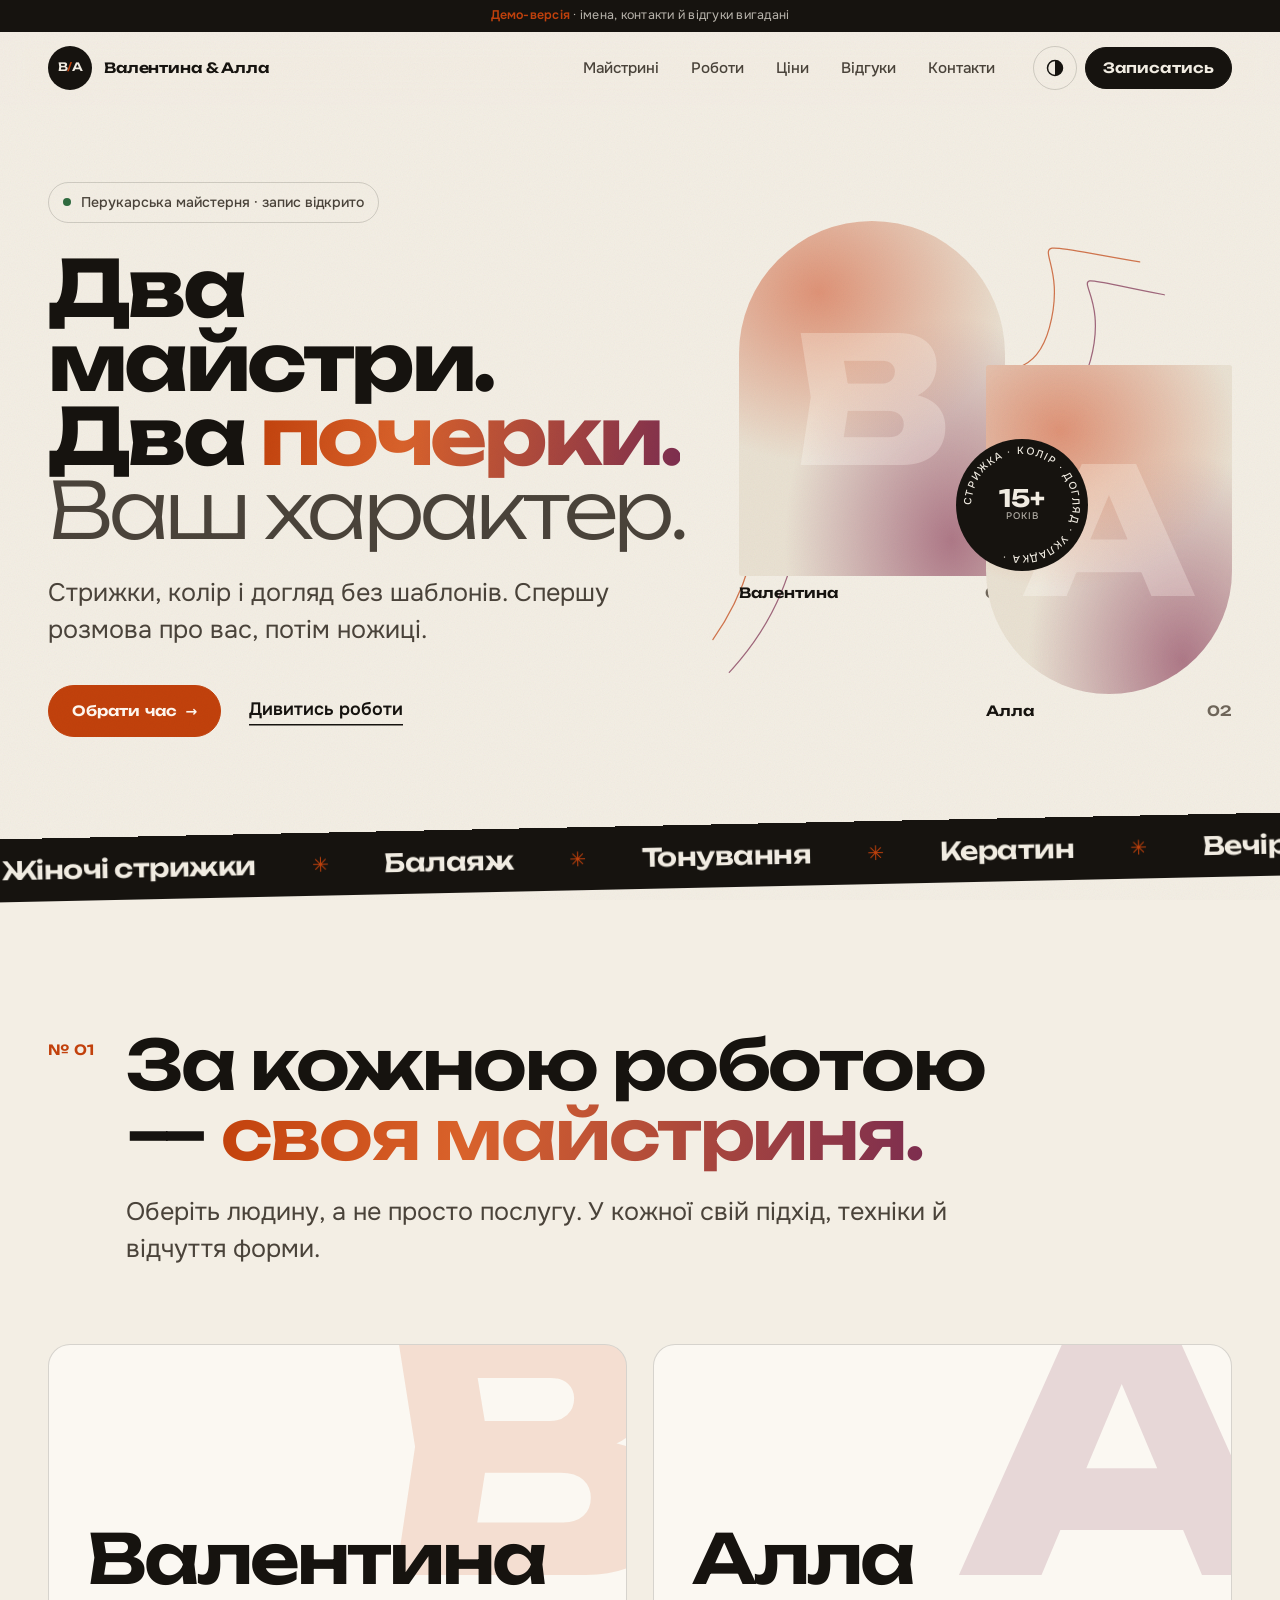
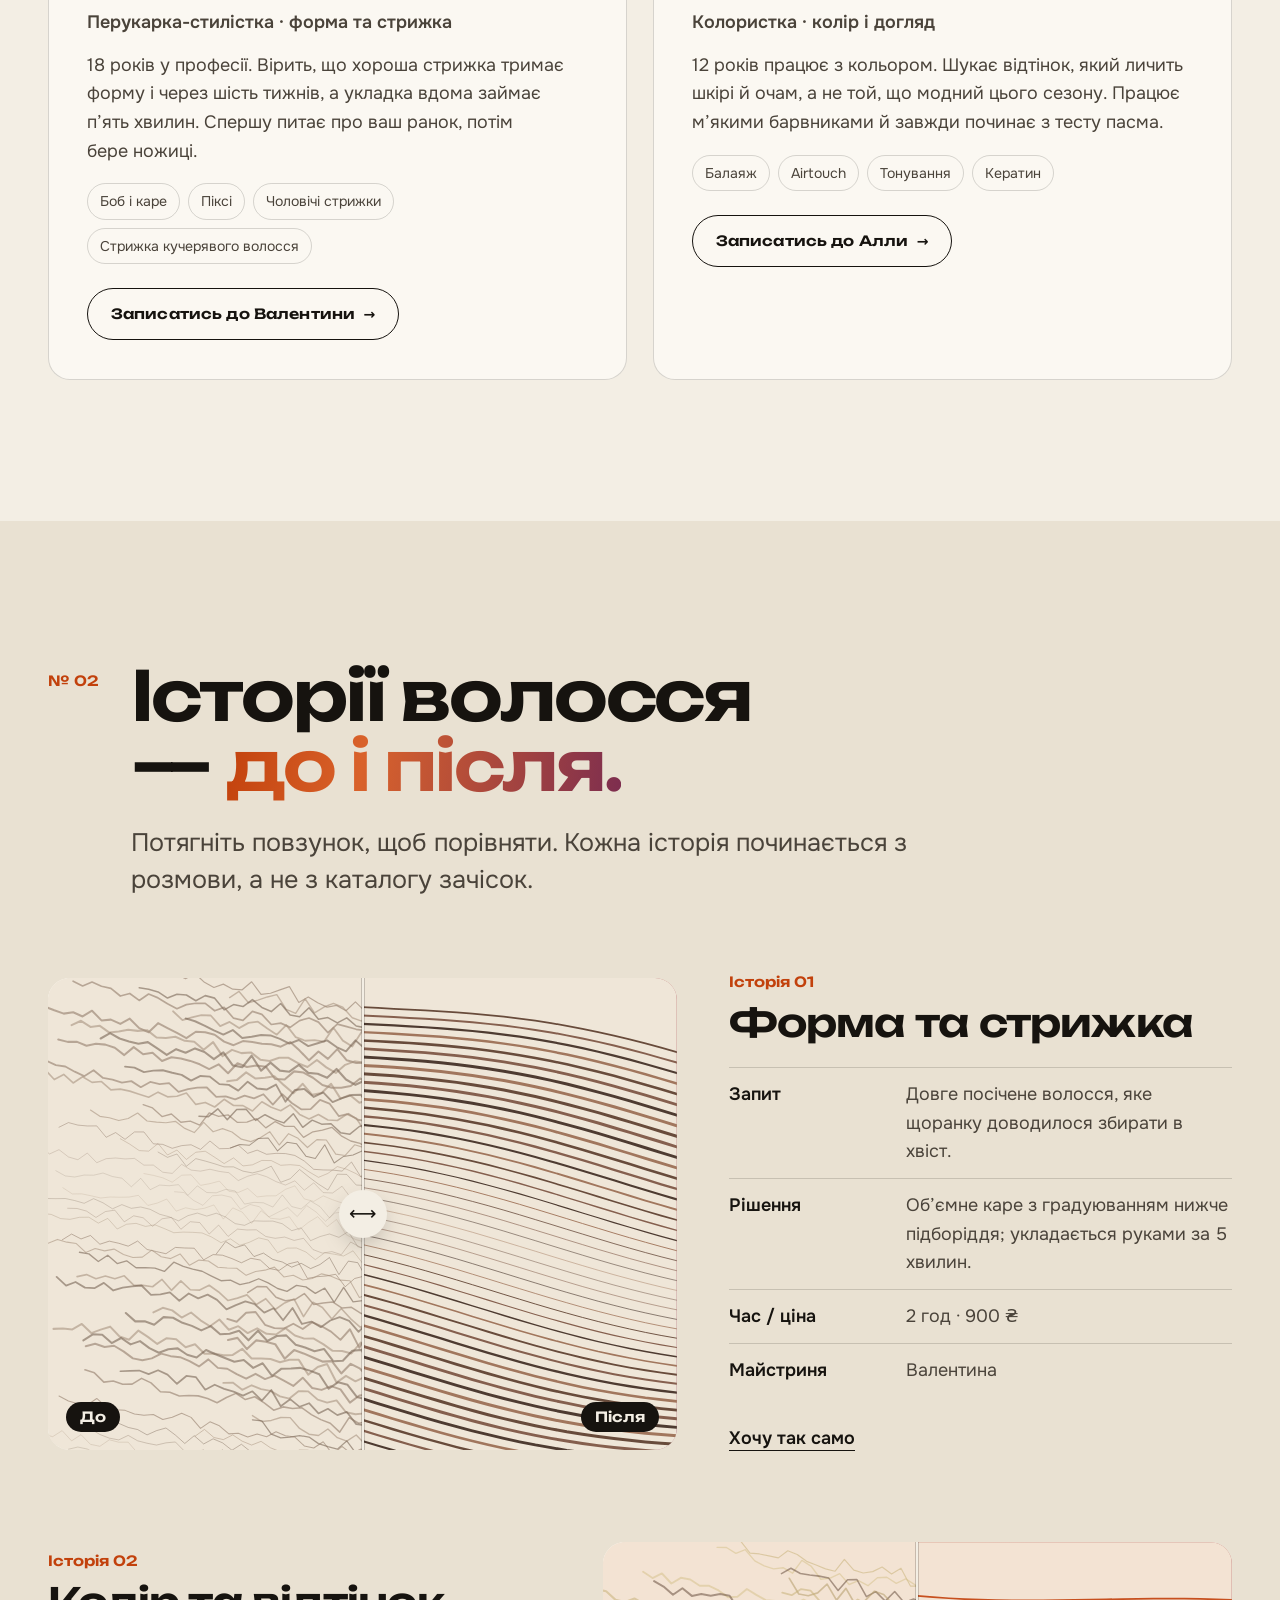
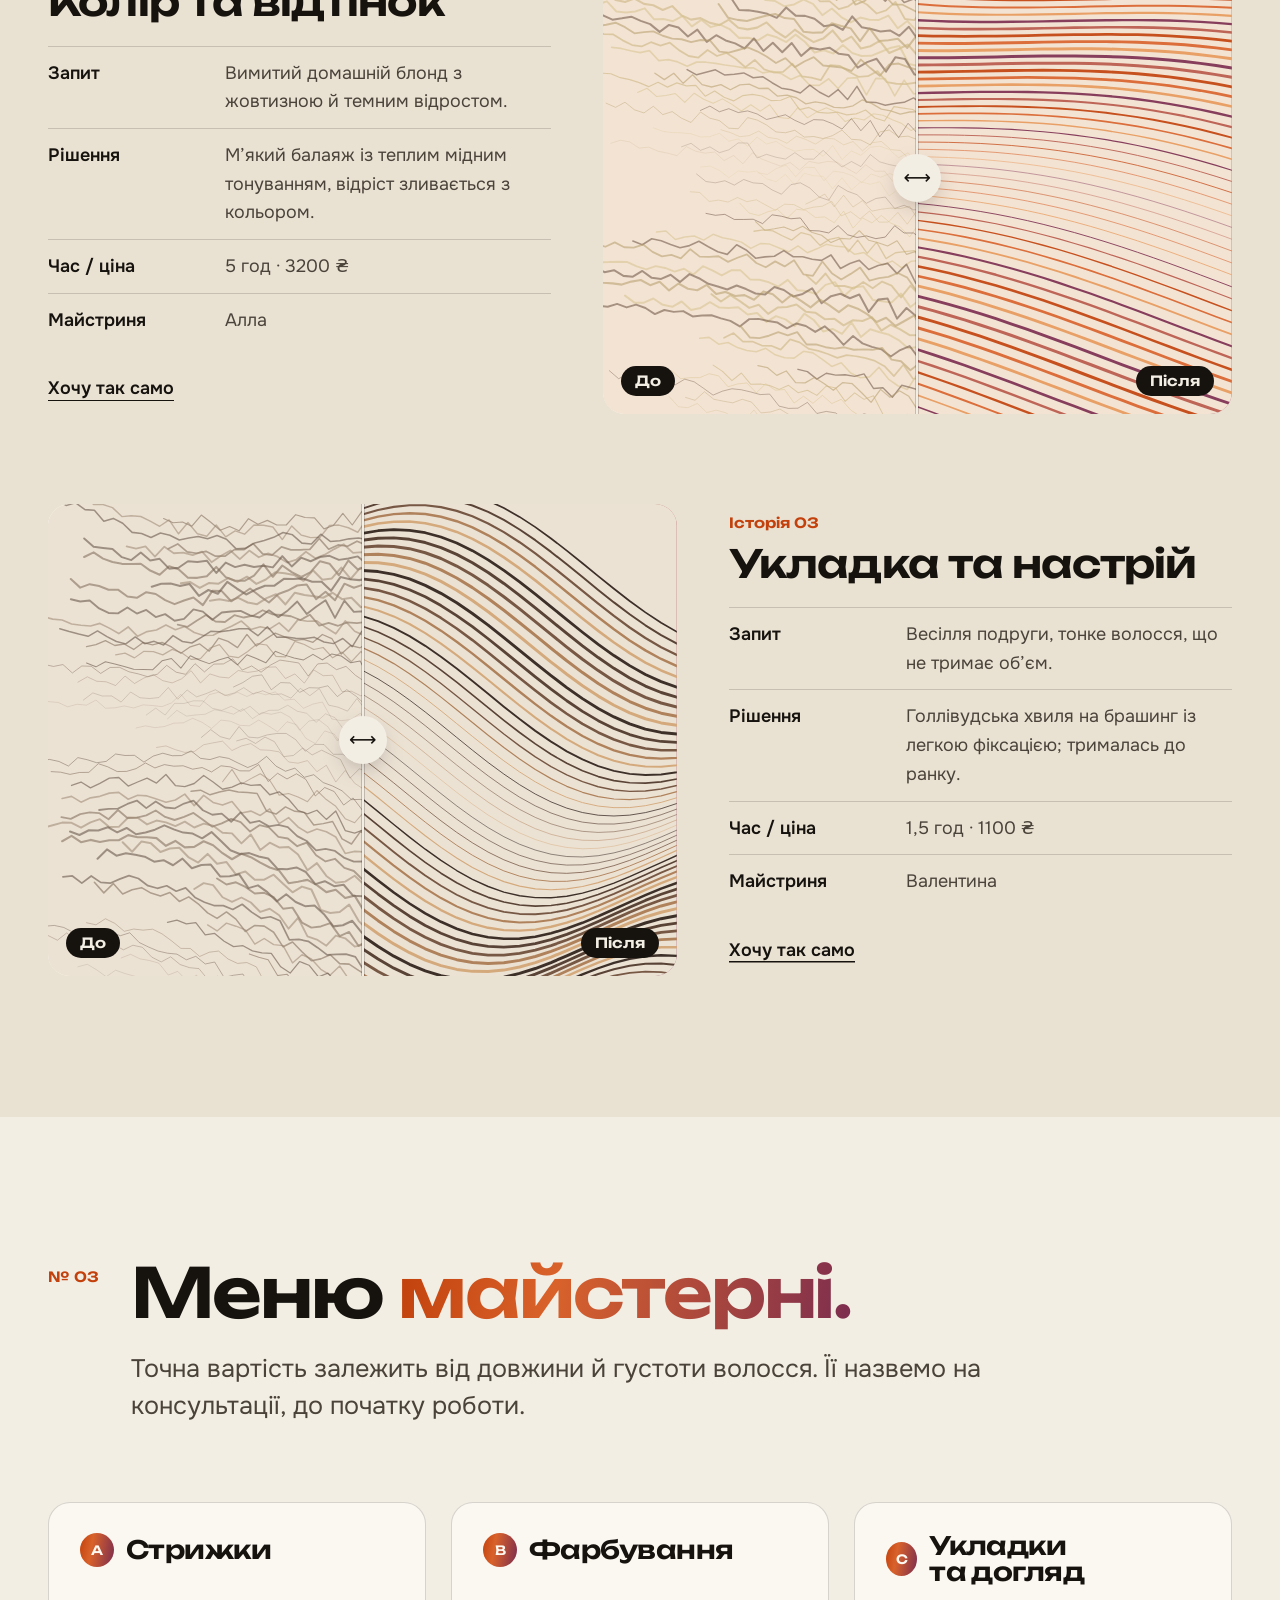
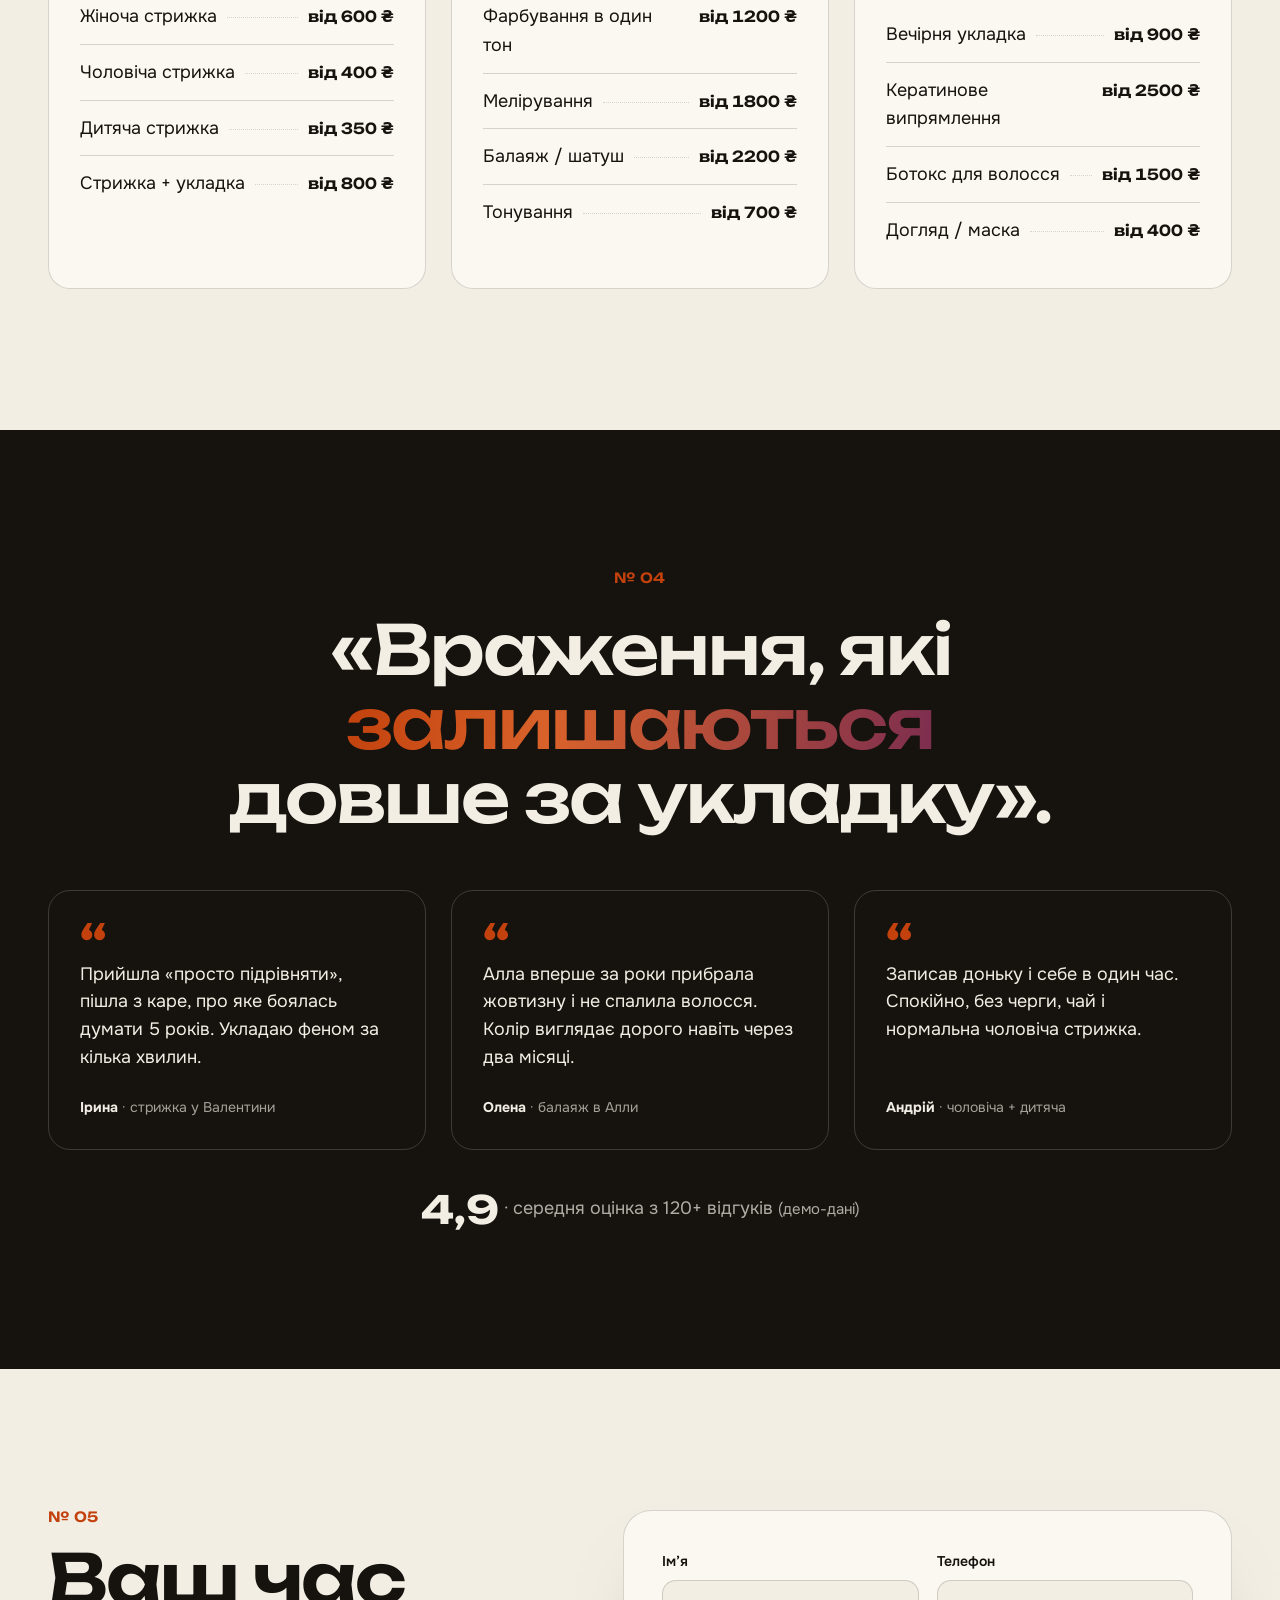
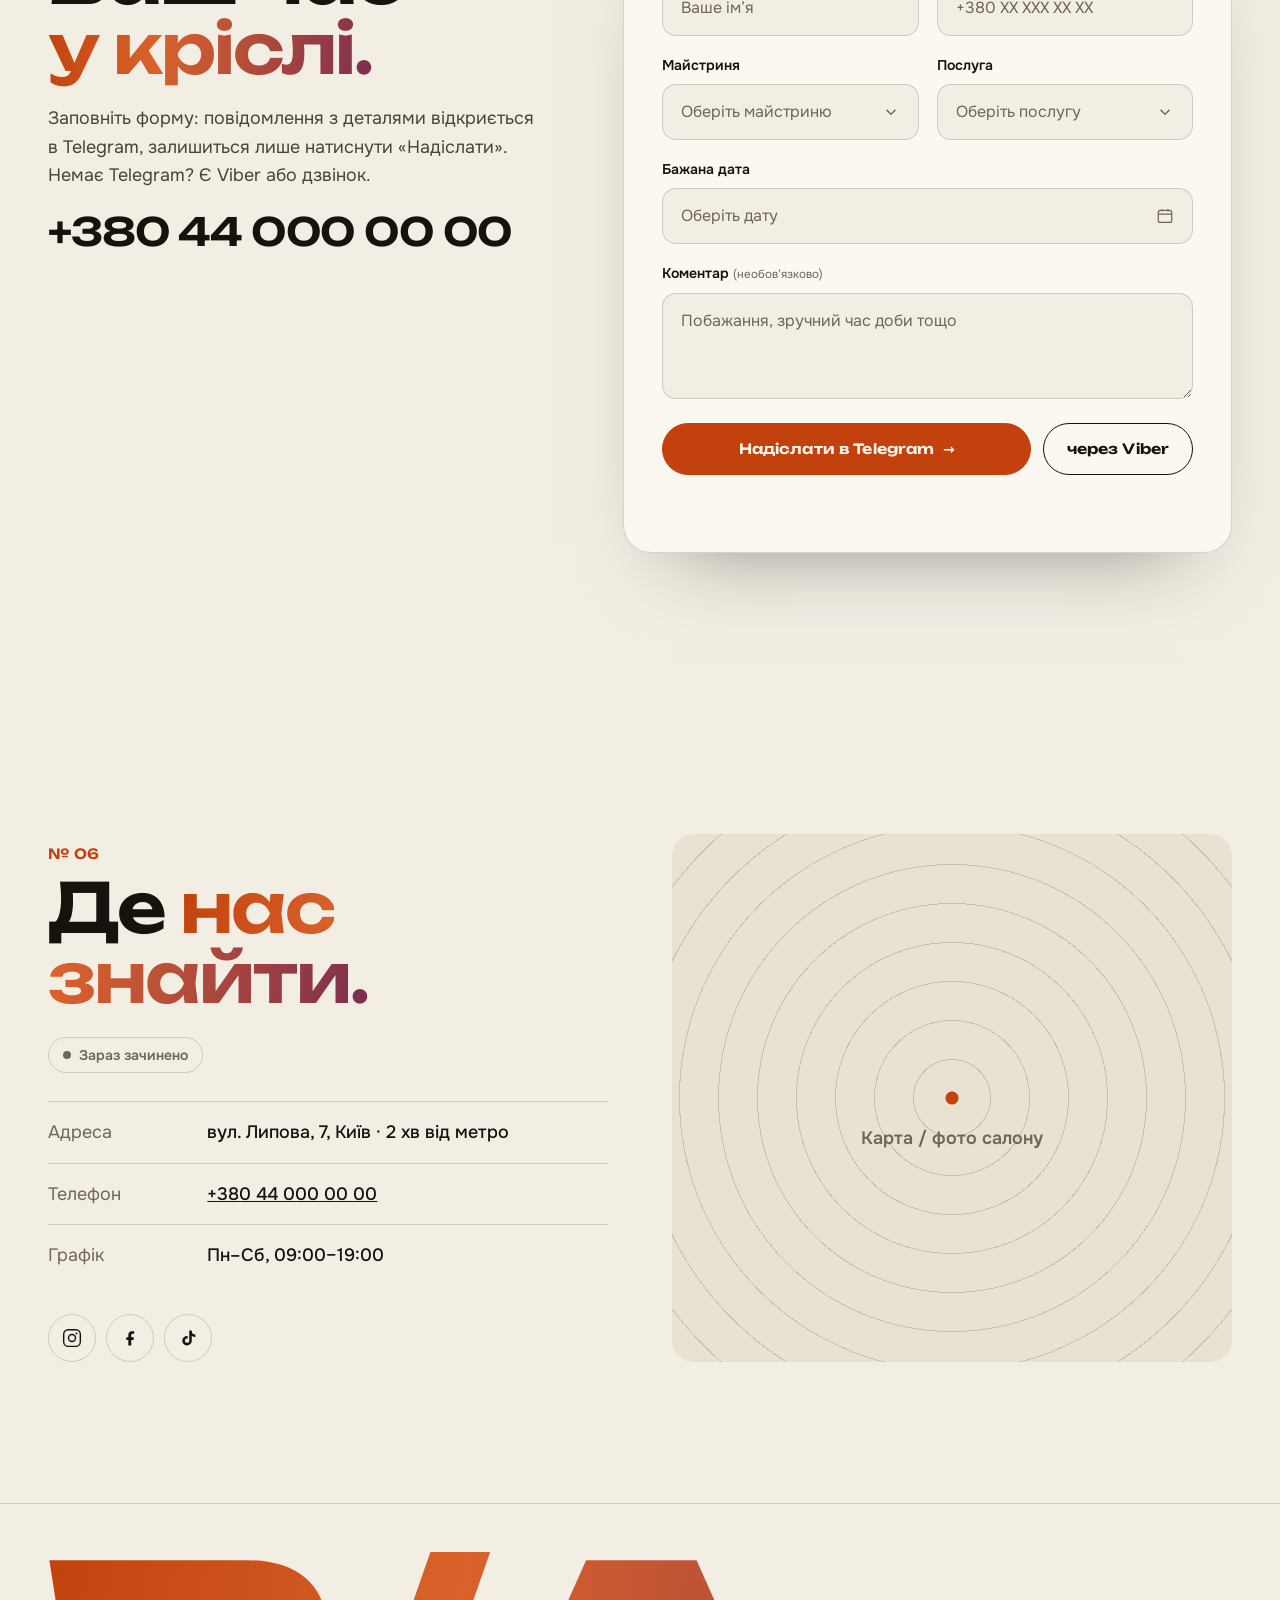
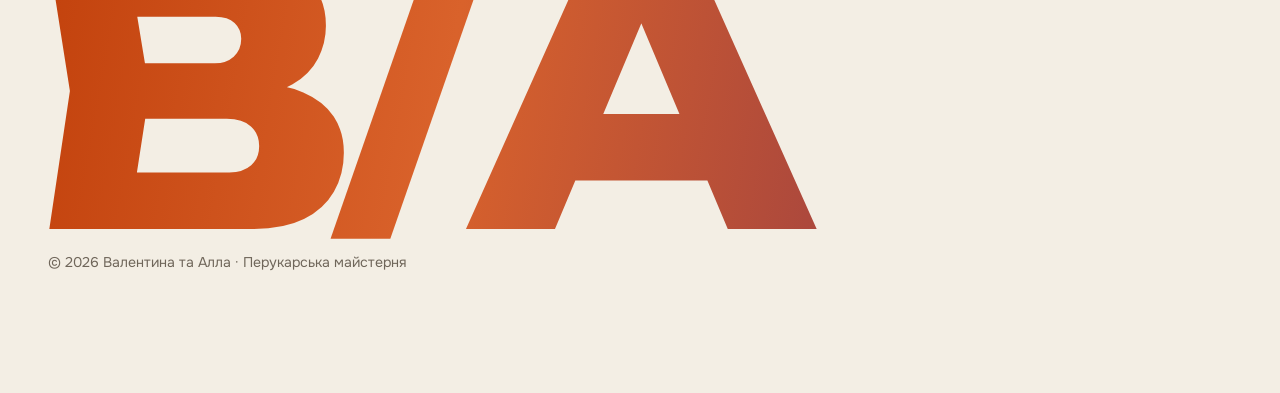
==== commit f370360a: "feat: demo content for client showcase - Fictional contacts, master bios, story details and reviews " ====
--- a/index.html
+++ b/index.html
@@ -47,11 +47,11 @@
   "priceRange": "від 350 ₴",
   "address": {
     "@type": "PostalAddress",
-    "streetAddress": "вул. Прикладна, 12",
-    "addressLocality": "Місто",
+    "streetAddress": "вул. Липова, 7",
+    "addressLocality": "Київ",
     "addressCountry": "UA"
   },
-  "telephone": "+380000000000",
+  "telephone": "+380440000000",
   "openingHoursSpecification": {
     "@type": "OpeningHoursSpecification",
     "dayOfWeek": ["Monday","Tuesday","Wednesday","Thursday","Friday","Saturday"],
@@ -70,6 +70,7 @@
 </head>
 <body>
 <a class="skip-link" href="#main">Перейти до змісту</a>
+<p class="demo-bar"><b>Демо-версія</b> · імена, контакти й відгуки вигадані</p>
 
 <header class="site-header" id="top">
   <div class="wrap header-inner">
@@ -137,9 +138,9 @@
           <div class="master-initial" aria-hidden="true">В</div>
           <div class="master-body">
             <h3>Валентина</h3>
-            <p class="role">Перукарка · форма та стрижка</p>
-            <p class="pending-copy">Місце для розповіді Валентини про її підхід і спеціалізацію.</p>
-            <ul class="tags" aria-label="Улюблені техніки"><li>Додамо після знайомства</li></ul>
+            <p class="role">Перукарка-стилістка · форма та стрижка</p>
+            <p>18 років у професії. Вірить, що хороша стрижка тримає форму і через шість тижнів, а укладка вдома займає п’ять хвилин. Спершу питає про ваш ранок, потім бере ножиці.</p>
+            <ul class="tags" aria-label="Улюблені техніки"><li>Боб і каре</li><li>Піксі</li><li>Чоловічі стрижки</li><li>Стрижка кучерявого волосся</li></ul>
             <a class="btn btn-line" href="#booking" data-master="Валентина">Записатись до Валентини <span aria-hidden="true">→</span></a>
           </div>
         </article>
@@ -147,9 +148,9 @@
           <div class="master-initial" aria-hidden="true">А</div>
           <div class="master-body">
             <h3>Алла</h3>
-            <p class="role">Перукарка · колір та догляд</p>
-            <p class="pending-copy">Місце для розповіді Алли про її підхід і спеціалізацію.</p>
-            <ul class="tags" aria-label="Улюблені техніки"><li>Додамо після знайомства</li></ul>
+            <p class="role">Колористка · колір і догляд</p>
+            <p>12 років працює з кольором. Шукає відтінок, який личить шкірі й очам, а не той, що модний цього сезону. Працює м’якими барвниками й завжди починає з тесту пасма.</p>
+            <ul class="tags" aria-label="Улюблені техніки"><li>Балаяж</li><li>Airtouch</li><li>Тонування</li><li>Кератин</li></ul>
             <a class="btn btn-line" href="#booking" data-master="Алла">Записатись до Алли <span aria-hidden="true">→</span></a>
           </div>
         </article>
@@ -162,45 +163,45 @@
       <header class="section-head">
         <p class="index">02</p>
         <h2 id="gallery-title">Історії волосся — <em>до і після.</em></h2>
-        <p class="section-lead">Потягніть повзунок, щоб порівняти. Реальні фото з’являться найближчим часом.</p>
+        <p class="section-lead">Потягніть повзунок, щоб порівняти. Кожна історія починається з розмови, а не з каталогу зачісок.</p>
       </header>
       <div class="story-list">
         <article class="story reveal">
           <div class="compare">
-            <div class="compare-before"><span>До</span></div>
-            <div class="compare-after"><span>Після</span></div>
+            <div class="compare-before"><img src="assets/cut-before.svg" alt="" width="800" height="600" loading="lazy" decoding="async"><span>До</span></div>
+            <div class="compare-after"><img src="assets/cut-after.svg" alt="" width="800" height="600" loading="lazy" decoding="async"><span>Після</span></div>
             <input type="range" min="0" max="100" value="50" class="compare-range" aria-label="Порівняння до і після: форма та стрижка">
           </div>
           <div class="story-copy">
             <p class="kicker">Історія 01</p>
             <h3>Форма та стрижка</h3>
-            <dl><div><dt>Запит</dt><dd>Додамо побажання клієнтки.</dd></div><div><dt>Рішення</dt><dd>Опишемо роботу майстрині.</dd></div><div><dt>Час / ціна</dt><dd>Уточнимо.</dd></div></dl>
+            <dl><div><dt>Запит</dt><dd>Довге посічене волосся, яке щоранку доводилося збирати в хвіст.</dd></div><div><dt>Рішення</dt><dd>Об’ємне каре з градуюванням нижче підборіддя; укладається руками за 5 хвилин.</dd></div><div><dt>Час / ціна</dt><dd>2 год · 900 ₴</dd></div><div><dt>Майстриня</dt><dd>Валентина</dd></div></dl>
             <a class="text-link" href="#booking" data-service="Жіноча стрижка">Хочу так само</a>
           </div>
         </article>
         <article class="story reveal">
           <div class="compare">
-            <div class="compare-before"><span>До</span></div>
-            <div class="compare-after"><span>Після</span></div>
+            <div class="compare-before"><img src="assets/color-before.svg" alt="" width="800" height="600" loading="lazy" decoding="async"><span>До</span></div>
+            <div class="compare-after"><img src="assets/color-after.svg" alt="" width="800" height="600" loading="lazy" decoding="async"><span>Після</span></div>
             <input type="range" min="0" max="100" value="50" class="compare-range" aria-label="Порівняння до і після: колір та відтінок">
           </div>
           <div class="story-copy">
             <p class="kicker">Історія 02</p>
             <h3>Колір та відтінок</h3>
-            <dl><div><dt>Запит</dt><dd>Додамо побажання клієнтки.</dd></div><div><dt>Рішення</dt><dd>Опишемо роботу майстрині.</dd></div><div><dt>Час / ціна</dt><dd>Уточнимо.</dd></div></dl>
+            <dl><div><dt>Запит</dt><dd>Вимитий домашній блонд з жовтизною й темним відростом.</dd></div><div><dt>Рішення</dt><dd>М’який балаяж із теплим мідним тонуванням, відріст зливається з кольором.</dd></div><div><dt>Час / ціна</dt><dd>5 год · 3200 ₴</dd></div><div><dt>Майстриня</dt><dd>Алла</dd></div></dl>
             <a class="text-link" href="#booking" data-service="Фарбування">Хочу так само</a>
           </div>
         </article>
         <article class="story reveal">
           <div class="compare">
-            <div class="compare-before"><span>До</span></div>
-            <div class="compare-after"><span>Після</span></div>
+            <div class="compare-before"><img src="assets/style-before.svg" alt="" width="800" height="600" loading="lazy" decoding="async"><span>До</span></div>
+            <div class="compare-after"><img src="assets/style-after.svg" alt="" width="800" height="600" loading="lazy" decoding="async"><span>Після</span></div>
             <input type="range" min="0" max="100" value="50" class="compare-range" aria-label="Порівняння до і після: укладка">
           </div>
           <div class="story-copy">
             <p class="kicker">Історія 03</p>
             <h3>Укладка та настрій</h3>
-            <dl><div><dt>Запит</dt><dd>Додамо побажання клієнтки.</dd></div><div><dt>Рішення</dt><dd>Опишемо роботу майстрині.</dd></div><div><dt>Час / ціна</dt><dd>Уточнимо.</dd></div></dl>
+            <dl><div><dt>Запит</dt><dd>Весілля подруги, тонке волосся, що не тримає об’єм.</dd></div><div><dt>Рішення</dt><dd>Голлівудська хвиля на брашинг із легкою фіксацією; трималась до ранку.</dd></div><div><dt>Час / ціна</dt><dd>1,5 год · 1100 ₴</dd></div><div><dt>Майстриня</dt><dd>Валентина</dd></div></dl>
             <a class="text-link" href="#booking" data-service="Укладка">Хочу так само</a>
           </div>
         </article>
@@ -245,7 +246,12 @@
     <div class="wrap">
       <p class="index">04</p>
       <h2 id="reviews-title" class="quote-text">«Враження, які <em>залишаються</em> довше за укладку».</h2>
-      <p class="pending-copy">Тут з’являться справжні відгуки клієнтів із посиланням на джерело.</p>
+      <ul class="reviews">
+        <li class="review"><blockquote><p>Прийшла «просто підрівняти», пішла з каре, про яке боялась думати 5 років. Укладаю феном за кілька хвилин.</p></blockquote><p class="review-by"><b>Ірина</b> · стрижка у Валентини</p></li>
+        <li class="review"><blockquote><p>Алла вперше за роки прибрала жовтизну і не спалила волосся. Колір виглядає дорого навіть через два місяці.</p></blockquote><p class="review-by"><b>Олена</b> · балаяж в Алли</p></li>
+        <li class="review"><blockquote><p>Записав доньку і себе в один час. Спокійно, без черги, чай і нормальна чоловіча стрижка.</p></blockquote><p class="review-by"><b>Андрій</b> · чоловіча + дитяча</p></li>
+      </ul>
+      <p class="rating"><b>4,9</b> · середня оцінка з 120+ відгуків <small>(демо-дані)</small></p>
     </div>
   </section>
 
@@ -255,7 +261,7 @@
         <p class="index">05</p>
         <h2 id="booking-title">Ваш час <em>у кріслі.</em></h2>
         <p>Заповніть форму: повідомлення з деталями відкриється в Telegram, залишиться лише натиснути «Надіслати». Немає Telegram? Є Viber або дзвінок.</p>
-        <a class="phone-big" href="tel:+380000000000">+380 00 000 00 00</a>
+        <a class="phone-big" href="tel:+380440000000">+380 44 000 00 00</a>
       </header>
 
       <form class="booking-form" id="booking-form" novalidate>
@@ -266,7 +272,7 @@
           </label>
           <label class="field">
             <span class="label">Телефон</span>
-            <input type="tel" name="phone" required autocomplete="tel" inputmode="tel" placeholder="+380 XX XXX XX XX" pattern="[\d\s()+\-]{10,20}">
+            <input type="tel" name="phone" required autocomplete="tel" inputmode="tel" placeholder="+380 XX XXX XX XX" pattern="[0-9\s\(\)\+\-]{10,20}">
           </label>
         </div>
 
@@ -350,8 +356,8 @@
         <h2 id="contacts-title">Де <em>нас знайти.</em></h2>
         <p class="open-status" id="open-status" hidden></p>
         <dl class="contacts-list">
-          <div><dt>Адреса</dt><dd>[вул. Прикладна, 12, м. Місто]</dd></div>
-          <div><dt>Телефон</dt><dd><a href="tel:+380000000000">+380 00 000 00 00</a></dd></div>
+          <div><dt>Адреса</dt><dd>вул. Липова, 7, Київ · 2 хв від метро</dd></div>
+          <div><dt>Телефон</dt><dd><a href="tel:+380440000000">+380 44 000 00 00</a></dd></div>
           <div><dt>Графік</dt><dd>Пн–Сб, 09:00–19:00</dd></div>
         </dl>
         <div class="social-links">
--- a/style.css
+++ b/style.css
@@ -165,7 +165,7 @@
 
 /* Masters */
 .masters{display:grid;grid-template-columns:1fr 1fr;gap:clamp(16px,2vw,28px)}
-.master{position:relative;overflow:hidden;min-height:480px;display:flex;flex-direction:column;justify-content:flex-end;padding:clamp(24px,3vw,40px);border-radius:var(--r);background:var(--surface);border:1px solid var(--line);transition:transform .5s var(--ease),box-shadow .5s var(--ease)}
+.master{position:relative;overflow:hidden;min-height:480px;display:flex;flex-direction:column;justify-content:flex-start;padding-top:clamp(120px,14vw,190px)!important;padding:clamp(24px,3vw,40px);border-radius:var(--r);background:var(--surface);border:1px solid var(--line);transition:transform .5s var(--ease),box-shadow .5s var(--ease)}
 .master:hover{transform:translateY(-6px);box-shadow:0 30px 60px -30px color-mix(in oklab,var(--ink) 40%,transparent)}
 .master-initial{position:absolute;right:-.08em;top:-.18em;font:800 clamp(14rem,26vw,24rem)/1 var(--f-display);letter-spacing:-.08em;color:color-mix(in oklab,var(--dye) 14%,transparent);transition:transform .8s var(--ease)}
 .master:hover .master-initial{transform:translate(-12px,10px) rotate(-4deg)}
@@ -341,3 +341,21 @@
 .notfound{min-height:100svh;display:grid;align-content:center;justify-items:start;gap:8px}
 .notfound .index{padding:0 0 16px}
 .notfound .hero-title em{background:var(--dye-grad);-webkit-background-clip:text;background-clip:text;color:transparent}
+
+/* Demo content */
+.demo-bar{margin:0;padding:6px var(--gutter);text-align:center;font-size:.78rem;letter-spacing:.02em;background:var(--ink);color:color-mix(in oklab,var(--paper) 75%,transparent)}
+.demo-bar b{color:var(--dye);font-weight:600}
+.compare img{position:absolute;inset:0;width:100%;height:100%;object-fit:cover}
+.compare>div span{position:relative}
+.master-body>p:not(.role){max-width:46ch;color:var(--ink-2)}
+.tags li{border-style:solid;color:var(--ink-2)}
+.reviews{list-style:none;padding:0;margin:56px 0 0;display:grid;grid-template-columns:repeat(3,1fr);gap:clamp(16px,2vw,28px);text-align:left}
+.review{padding:clamp(22px,2.4vw,32px);border-radius:var(--r);border:1px solid color-mix(in oklab,var(--paper) 18%,transparent);display:flex;flex-direction:column;justify-content:space-between;gap:24px}
+.review blockquote{margin:0;font-size:var(--step-0);line-height:1.55}
+.review blockquote p::before{content:"“";display:block;font:700 3rem/.8 var(--f-display);color:var(--dye)}
+.review-by{color:color-mix(in oklab,var(--paper) 65%,transparent);font-size:var(--step--1)}
+.review-by b{color:var(--paper)}
+.rating{margin-top:40px;color:color-mix(in oklab,var(--paper) 70%,transparent)}
+.rating b{font:700 var(--step-2)/1 var(--f-display);color:var(--paper);vertical-align:middle}
+.form-status pre{white-space:pre-wrap;margin:8px 0 0;padding:12px 14px;border-radius:12px;background:var(--paper);font:inherit;color:var(--ink)}
+@media (max-width:880px){.reviews{grid-template-columns:1fr}}
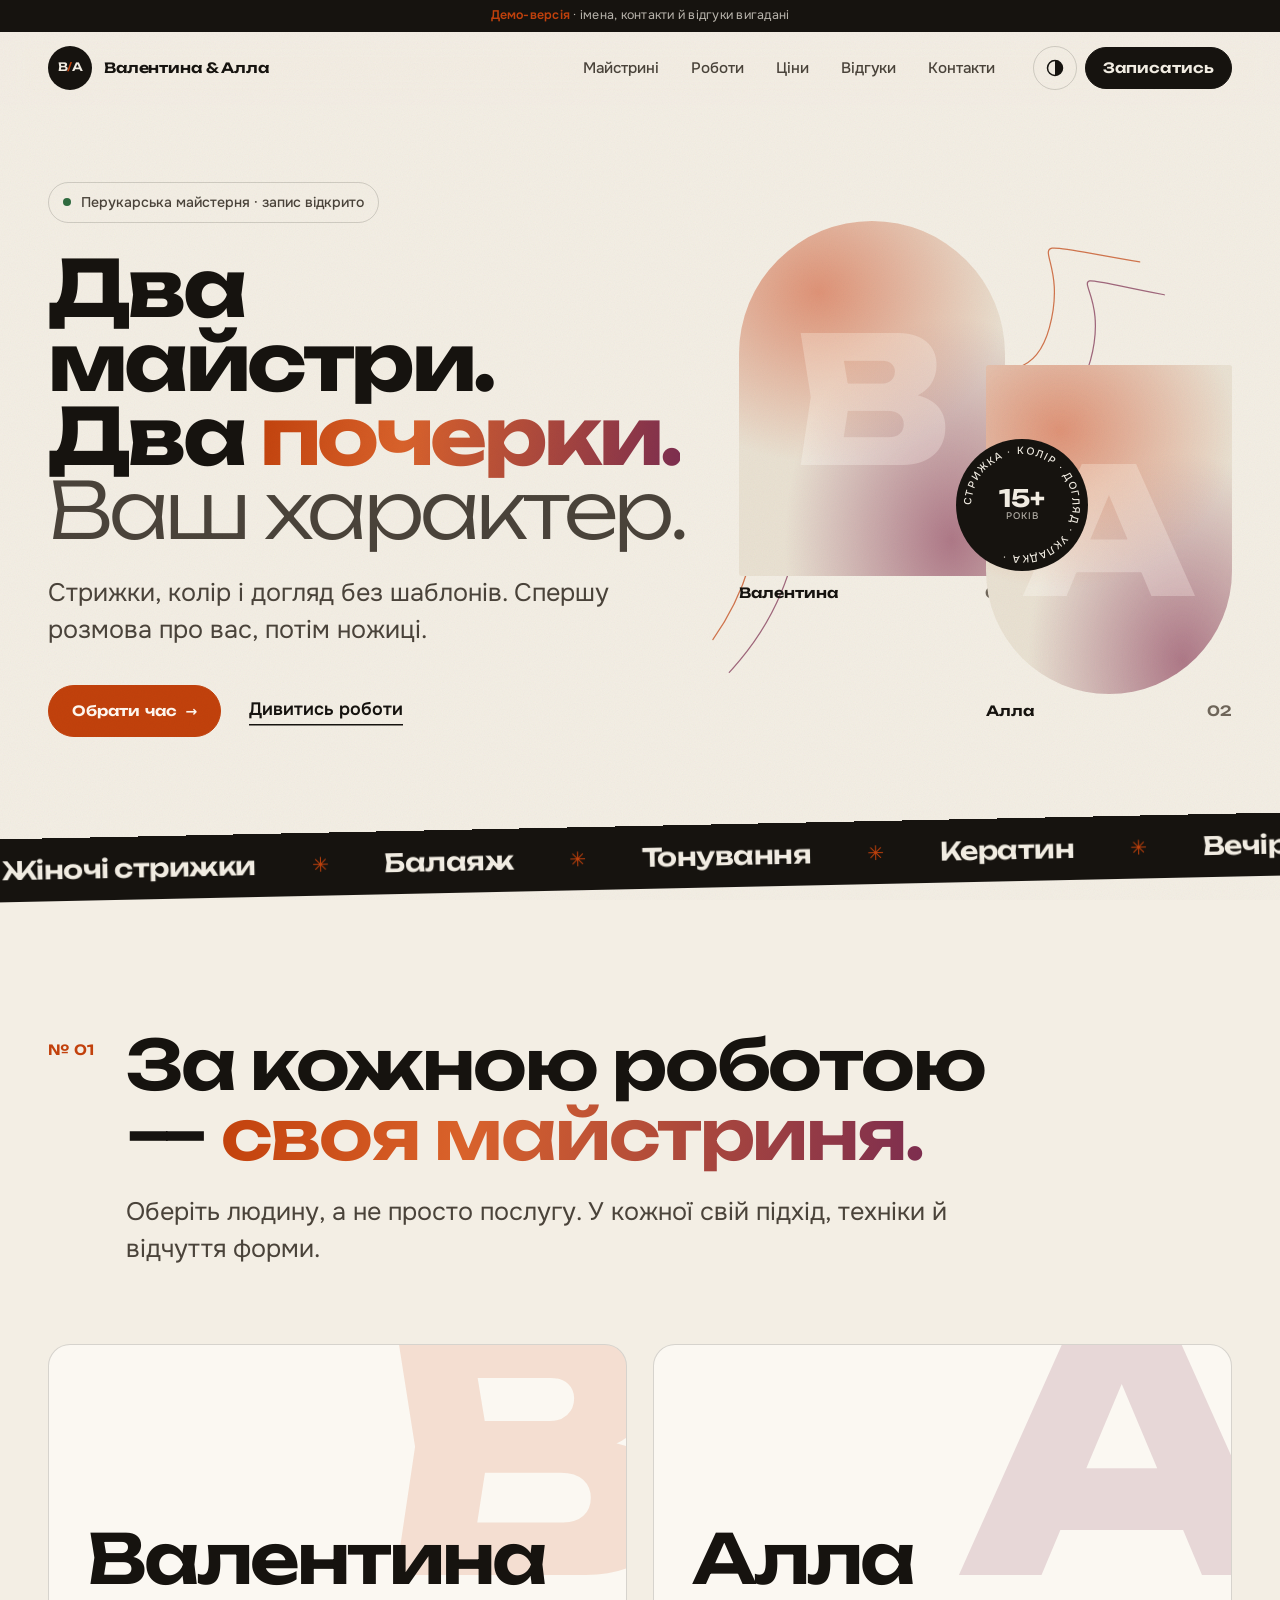
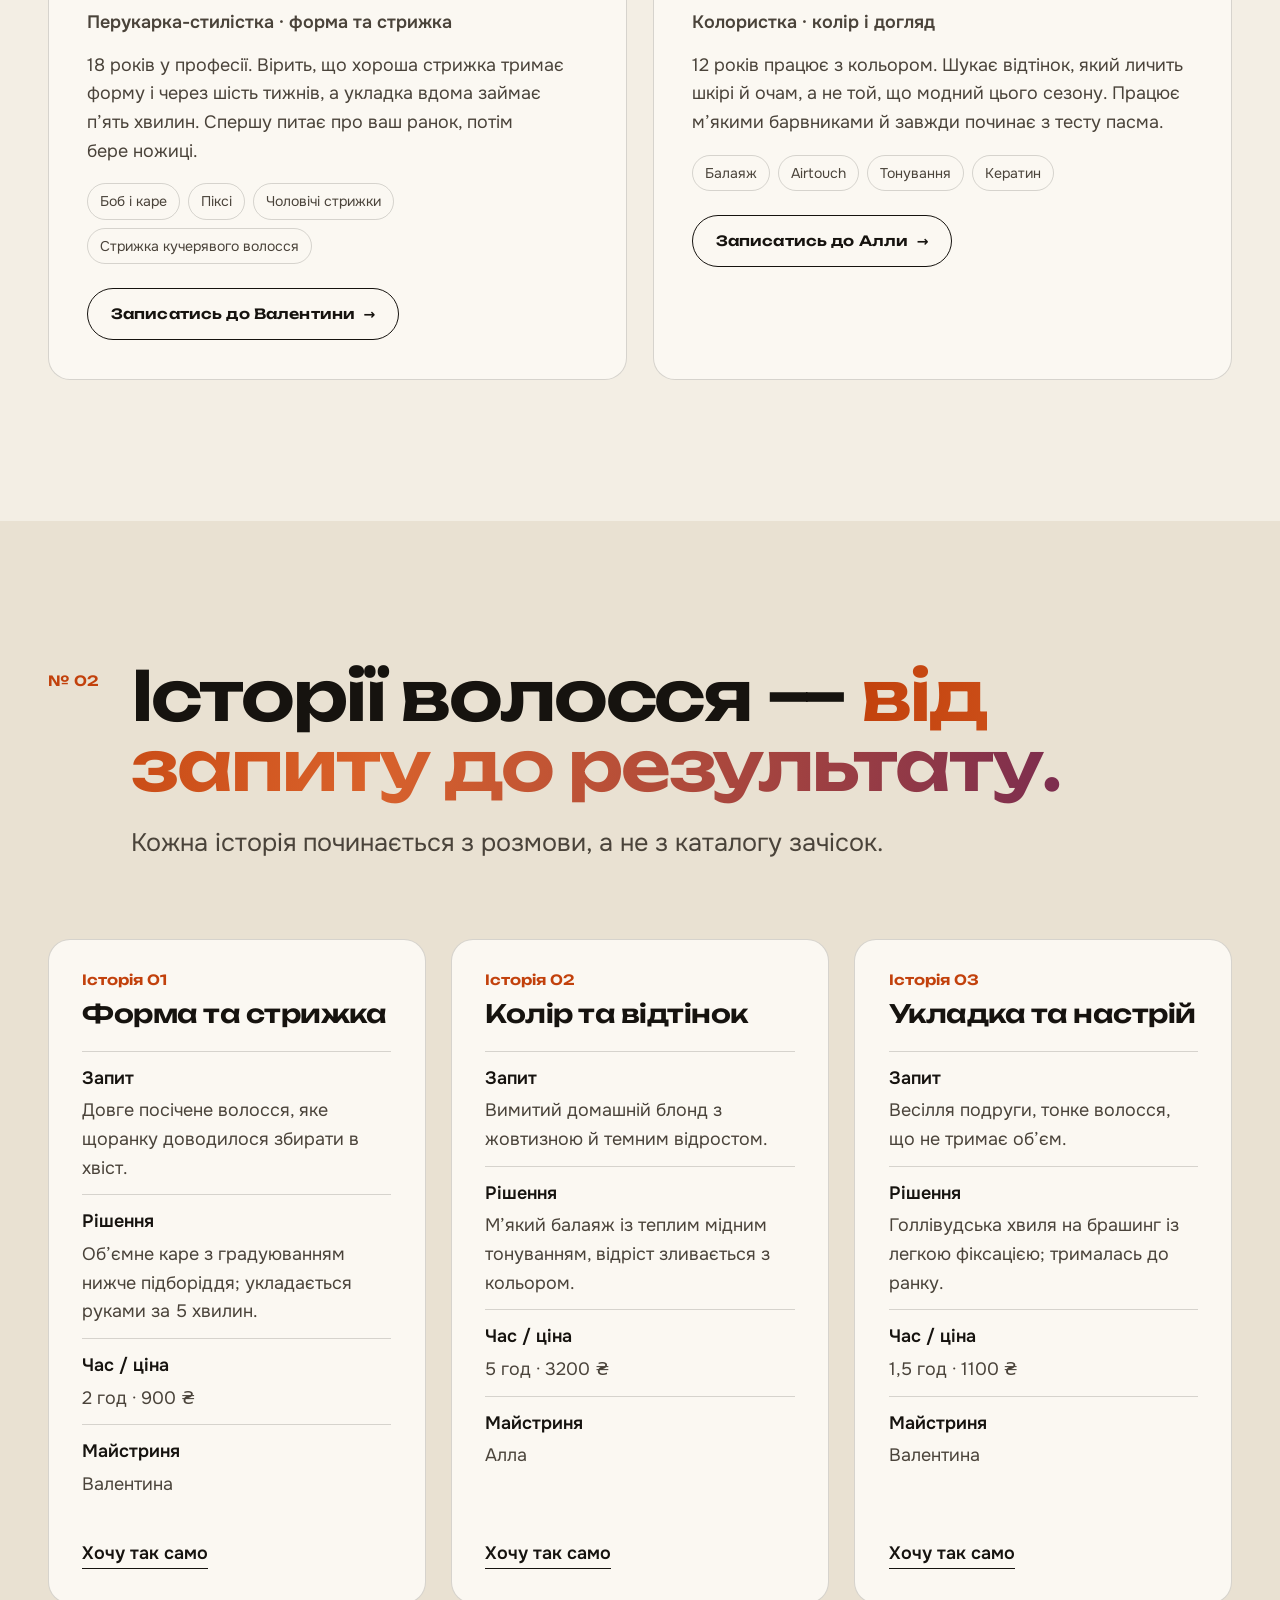
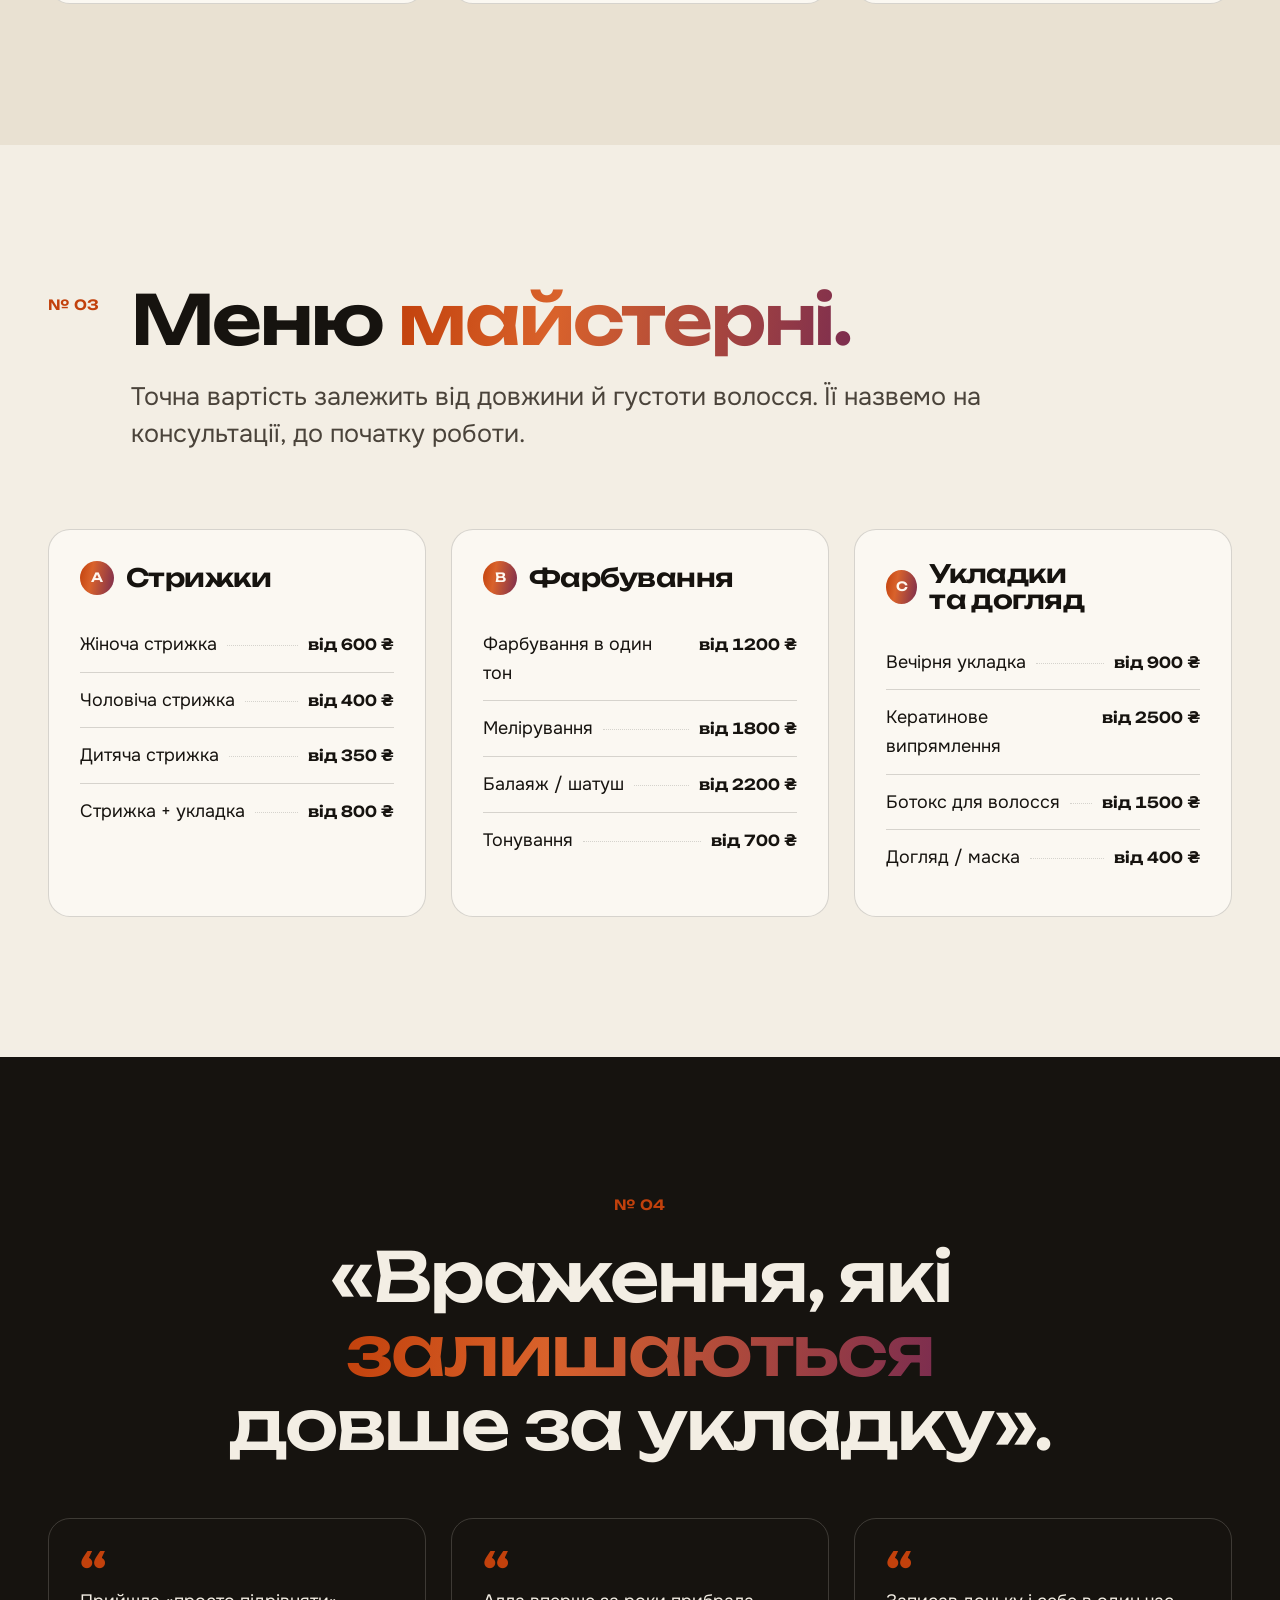
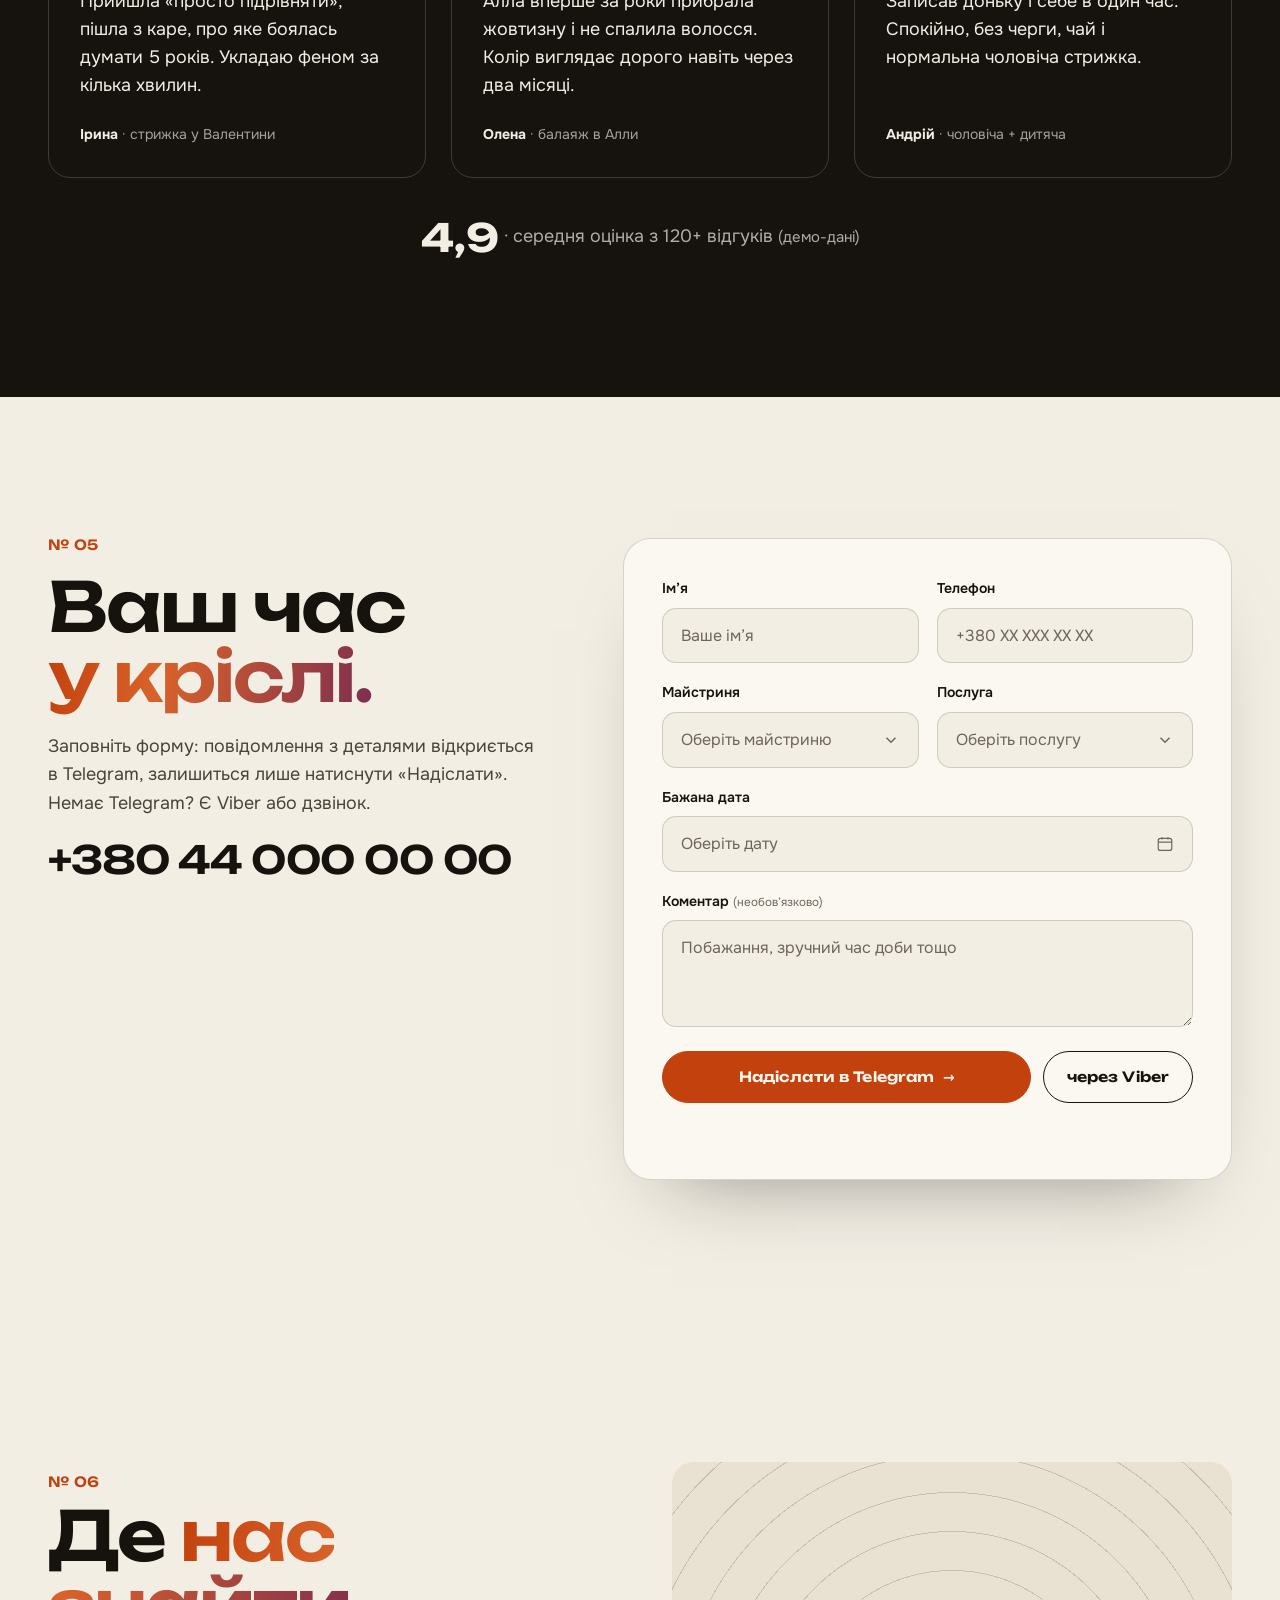
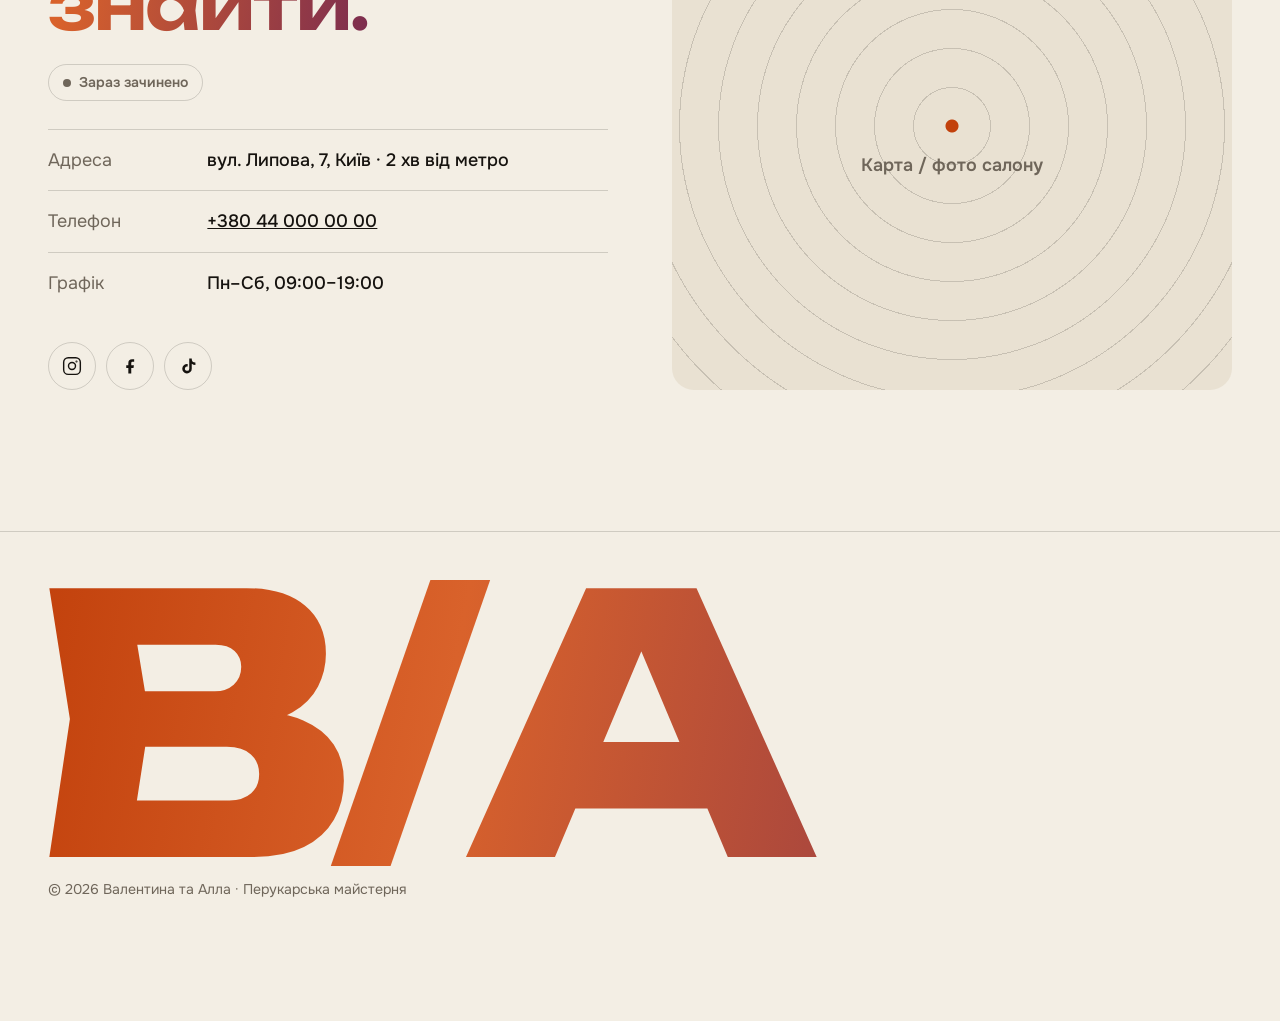
==== commit 3e45d21c: "refactor: remove before/after illustrations, stories as text cards Co-Authored-By: Claude Opus 5.5 <" ====
--- a/index.html
+++ b/index.html
@@ -162,16 +162,11 @@
     <div class="wrap">
       <header class="section-head">
         <p class="index">02</p>
-        <h2 id="gallery-title">Історії волосся — <em>до і після.</em></h2>
-        <p class="section-lead">Потягніть повзунок, щоб порівняти. Кожна історія починається з розмови, а не з каталогу зачісок.</p>
+        <h2 id="gallery-title">Історії волосся — <em>від запиту до результату.</em></h2>
+        <p class="section-lead">Кожна історія починається з розмови, а не з каталогу зачісок.</p>
       </header>
       <div class="story-list">
         <article class="story reveal">
-          <div class="compare">
-            <div class="compare-before"><img src="assets/cut-before.svg" alt="" width="800" height="600" loading="lazy" decoding="async"><span>До</span></div>
-            <div class="compare-after"><img src="assets/cut-after.svg" alt="" width="800" height="600" loading="lazy" decoding="async"><span>Після</span></div>
-            <input type="range" min="0" max="100" value="50" class="compare-range" aria-label="Порівняння до і після: форма та стрижка">
-          </div>
           <div class="story-copy">
             <p class="kicker">Історія 01</p>
             <h3>Форма та стрижка</h3>
@@ -180,11 +175,6 @@
           </div>
         </article>
         <article class="story reveal">
-          <div class="compare">
-            <div class="compare-before"><img src="assets/color-before.svg" alt="" width="800" height="600" loading="lazy" decoding="async"><span>До</span></div>
-            <div class="compare-after"><img src="assets/color-after.svg" alt="" width="800" height="600" loading="lazy" decoding="async"><span>Після</span></div>
-            <input type="range" min="0" max="100" value="50" class="compare-range" aria-label="Порівняння до і після: колір та відтінок">
-          </div>
           <div class="story-copy">
             <p class="kicker">Історія 02</p>
             <h3>Колір та відтінок</h3>
@@ -193,11 +183,6 @@
           </div>
         </article>
         <article class="story reveal">
-          <div class="compare">
-            <div class="compare-before"><img src="assets/style-before.svg" alt="" width="800" height="600" loading="lazy" decoding="async"><span>До</span></div>
-            <div class="compare-after"><img src="assets/style-after.svg" alt="" width="800" height="600" loading="lazy" decoding="async"><span>Після</span></div>
-            <input type="range" min="0" max="100" value="50" class="compare-range" aria-label="Порівняння до і після: укладка">
-          </div>
           <div class="story-copy">
             <p class="kicker">Історія 03</p>
             <h3>Укладка та настрій</h3>
--- a/style.css
+++ b/style.css
@@ -176,25 +176,17 @@
 .tags{display:flex;flex-wrap:wrap;gap:8px;list-style:none;padding:0;margin:4px 0 10px}
 .tags li{padding:6px 12px;border-radius:999px;border:1px dashed var(--line);font-size:var(--step--1);color:var(--muted)}
 
-/* Stories + compare */
+/* Stories */
 .stories{background:var(--paper-2)}
-.story-list{display:grid;gap:clamp(48px,7vw,96px)}
-.story{display:grid;grid-template-columns:1.25fr 1fr;gap:clamp(24px,4vw,64px);align-items:center}
-.story:nth-child(even){grid-template-columns:1fr 1.25fr}
-.story:nth-child(even) .compare{order:2}
-.compare{--pos:50%;position:relative;aspect-ratio:4/3;border-radius:var(--r);overflow:hidden;background:var(--surface);user-select:none;touch-action:pan-y}
-.compare>div{position:absolute;inset:0;display:flex;align-items:flex-end;padding:18px}
-.compare-before{background:repeating-linear-gradient(135deg,var(--paper) 0 14px,var(--paper-2) 14px 28px)}
-.compare-after{background:linear-gradient(135deg,color-mix(in oklab,var(--dye) 70%,var(--paper)),color-mix(in oklab,var(--dye-2) 70%,var(--paper)));clip-path:inset(0 0 0 var(--pos));justify-content:flex-end}
-.compare>div span{font:600 var(--step--1)/1 var(--f-display);padding:8px 14px;border-radius:999px;background:var(--ink);color:var(--paper)}
-.compare::after{content:"";position:absolute;top:0;bottom:0;left:var(--pos);width:2px;margin-left:-1px;background:var(--paper);pointer-events:none;box-shadow:0 0 0 1px color-mix(in oklab,var(--ink) 20%,transparent)}
-.compare::before{content:"⟷";position:absolute;z-index:2;top:50%;left:var(--pos);translate:-50% -50%;width:48px;height:48px;border-radius:50%;background:var(--paper);color:var(--ink);display:grid;place-items:center;font-size:1.2rem;pointer-events:none;box-shadow:0 8px 24px -8px rgb(0 0 0/.35)}
-.compare-range{position:absolute;inset:0;width:100%;height:100%;margin:0;opacity:0;cursor:ew-resize;z-index:3}
-.compare:has(.compare-range:focus-visible){outline:3px solid var(--focus);outline-offset:4px}
+.story-list{display:grid;grid-template-columns:repeat(3,1fr);gap:clamp(16px,2vw,28px)}
+.story{display:flex;padding:clamp(24px,2.6vw,36px);border-radius:var(--r);background:var(--surface);border:1px solid var(--line);transition:transform .5s var(--ease),border-color .3s}
+.story:hover{transform:translateY(-6px);border-color:var(--dye)}
+.story-copy{display:flex;flex-direction:column;width:100%}
+.story .text-link{margin-top:auto;align-self:flex-start}
 .kicker{font:600 var(--step--1)/1 var(--f-display);color:var(--dye);margin-bottom:14px}
-.story-copy h3{font-size:var(--step-2)}
+.story-copy h3{font-size:var(--step-1)}
 .story-copy dl{margin:24px 0 28px;display:grid;gap:0}
-.story-copy dl div{display:grid;grid-template-columns:9em 1fr;gap:16px;padding-block:12px;border-top:1px solid var(--line)}
+.story-copy dl div{display:grid;grid-template-columns:1fr;gap:4px;padding-block:12px;border-top:1px solid var(--line)}
 .story-copy dt{font-weight:600}
 .story-copy dd{margin:0;color:var(--ink-2)}
 
@@ -303,6 +295,8 @@
 
 /* Responsive */
 @media (max-width:1024px){
+  .story-list{grid-template-columns:1fr 1fr}
+  .story:last-child{grid-column:1/-1}
   .menu-grid{grid-template-columns:1fr 1fr}
   .menu-group:last-child{grid-column:1/-1}
 }
@@ -317,8 +311,7 @@
   .header-tools .btn-small{display:none}
   .burger{display:grid}
   body.nav-open{overflow:hidden}
-  .hero-grid,.booking-grid,.contacts-grid,.story,.story:nth-child(even){grid-template-columns:1fr}
-  .story:nth-child(even) .compare{order:0}
+  .hero-grid,.booking-grid,.contacts-grid{grid-template-columns:1fr}
   .hero-visual{max-width:520px;width:100%;margin-inline:auto}
   .booking-intro{position:static}
   .masters{grid-template-columns:1fr}
@@ -331,6 +324,8 @@
   .back-to-top{bottom:max(16px,env(safe-area-inset-bottom))}
 }
 @media (max-width:600px){
+  .story-list{grid-template-columns:1fr}
+  .story:last-child{grid-column:auto}
   .logo-text{display:none}
   .form-row,.menu-grid{grid-template-columns:1fr}
   .story-copy dl div,.contacts-list div{grid-template-columns:1fr;gap:4px}
@@ -345,8 +340,6 @@
 /* Demo content */
 .demo-bar{margin:0;padding:6px var(--gutter);text-align:center;font-size:.78rem;letter-spacing:.02em;background:var(--ink);color:color-mix(in oklab,var(--paper) 75%,transparent)}
 .demo-bar b{color:var(--dye);font-weight:600}
-.compare img{position:absolute;inset:0;width:100%;height:100%;object-fit:cover}
-.compare>div span{position:relative}
 .master-body>p:not(.role){max-width:46ch;color:var(--ink-2)}
 .tags li{border-style:solid;color:var(--ink-2)}
 .reviews{list-style:none;padding:0;margin:56px 0 0;display:grid;grid-template-columns:repeat(3,1fr);gap:clamp(16px,2vw,28px);text-align:left}
